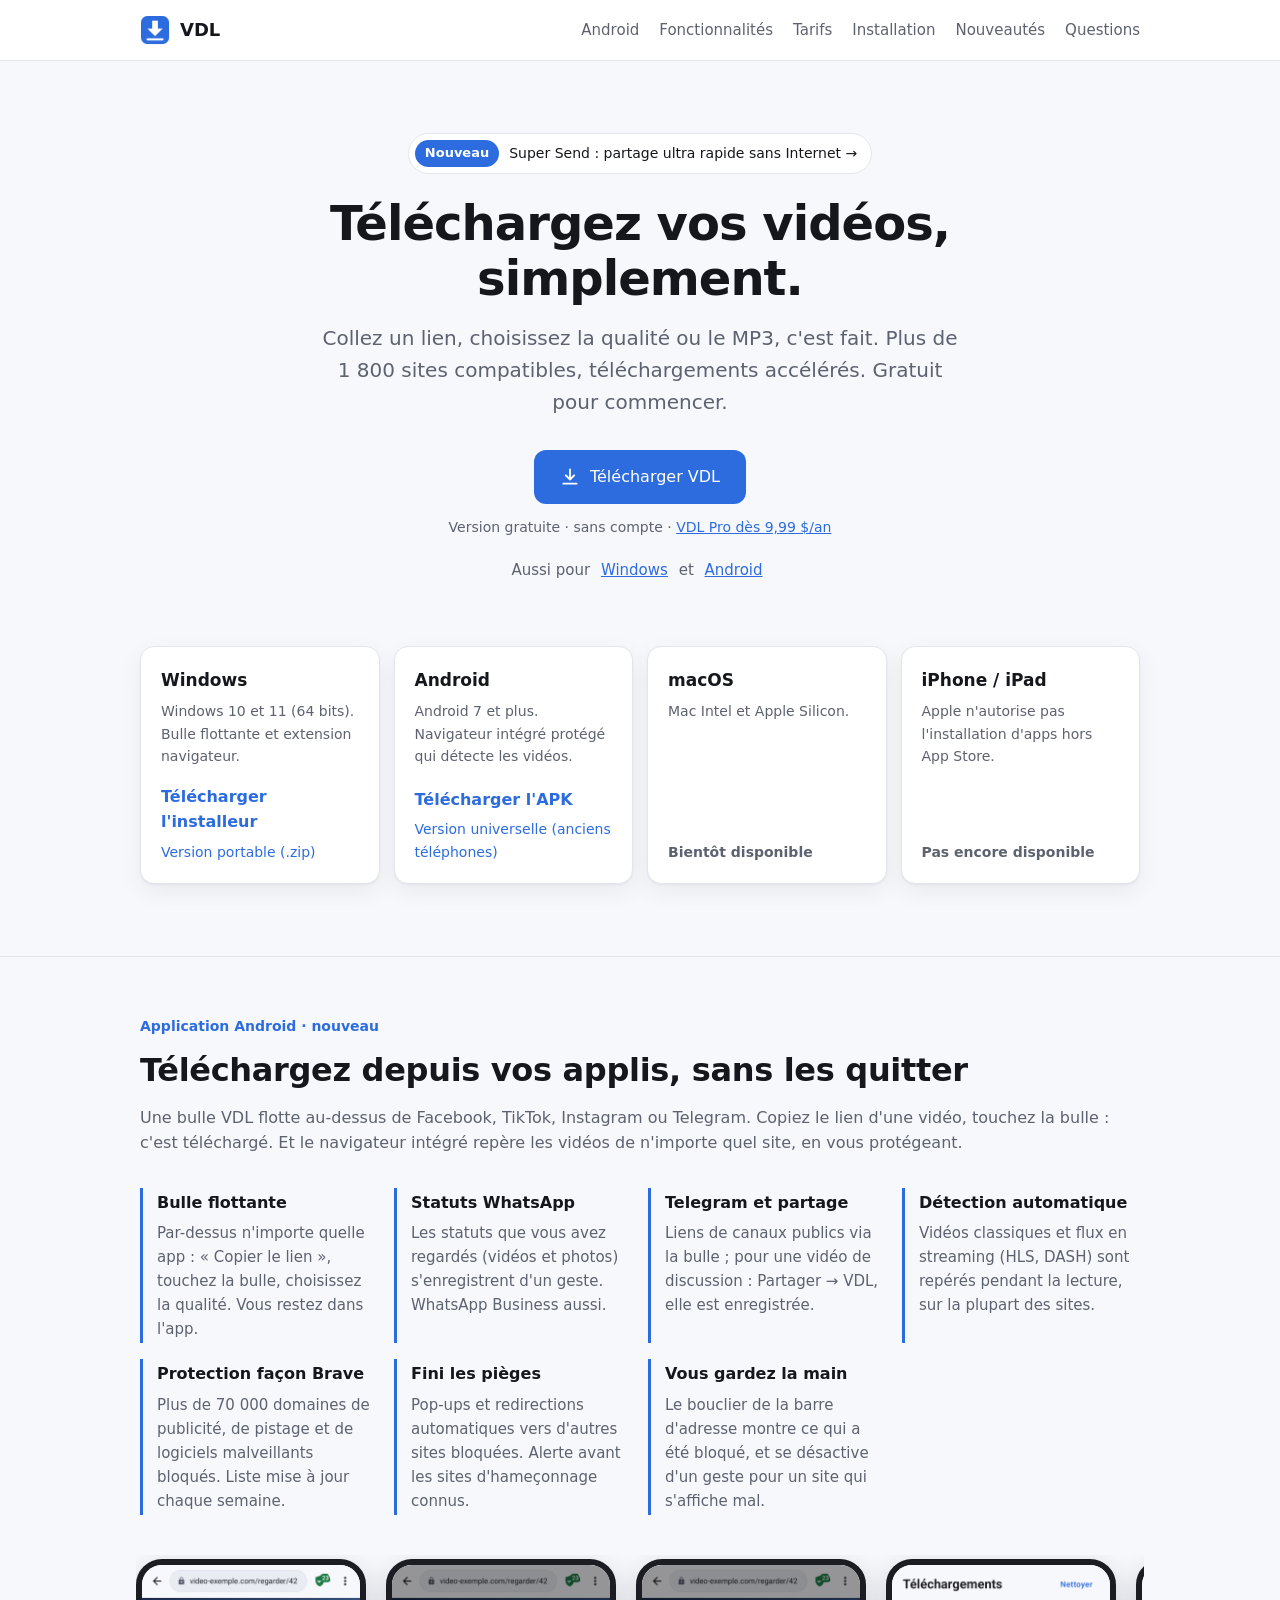
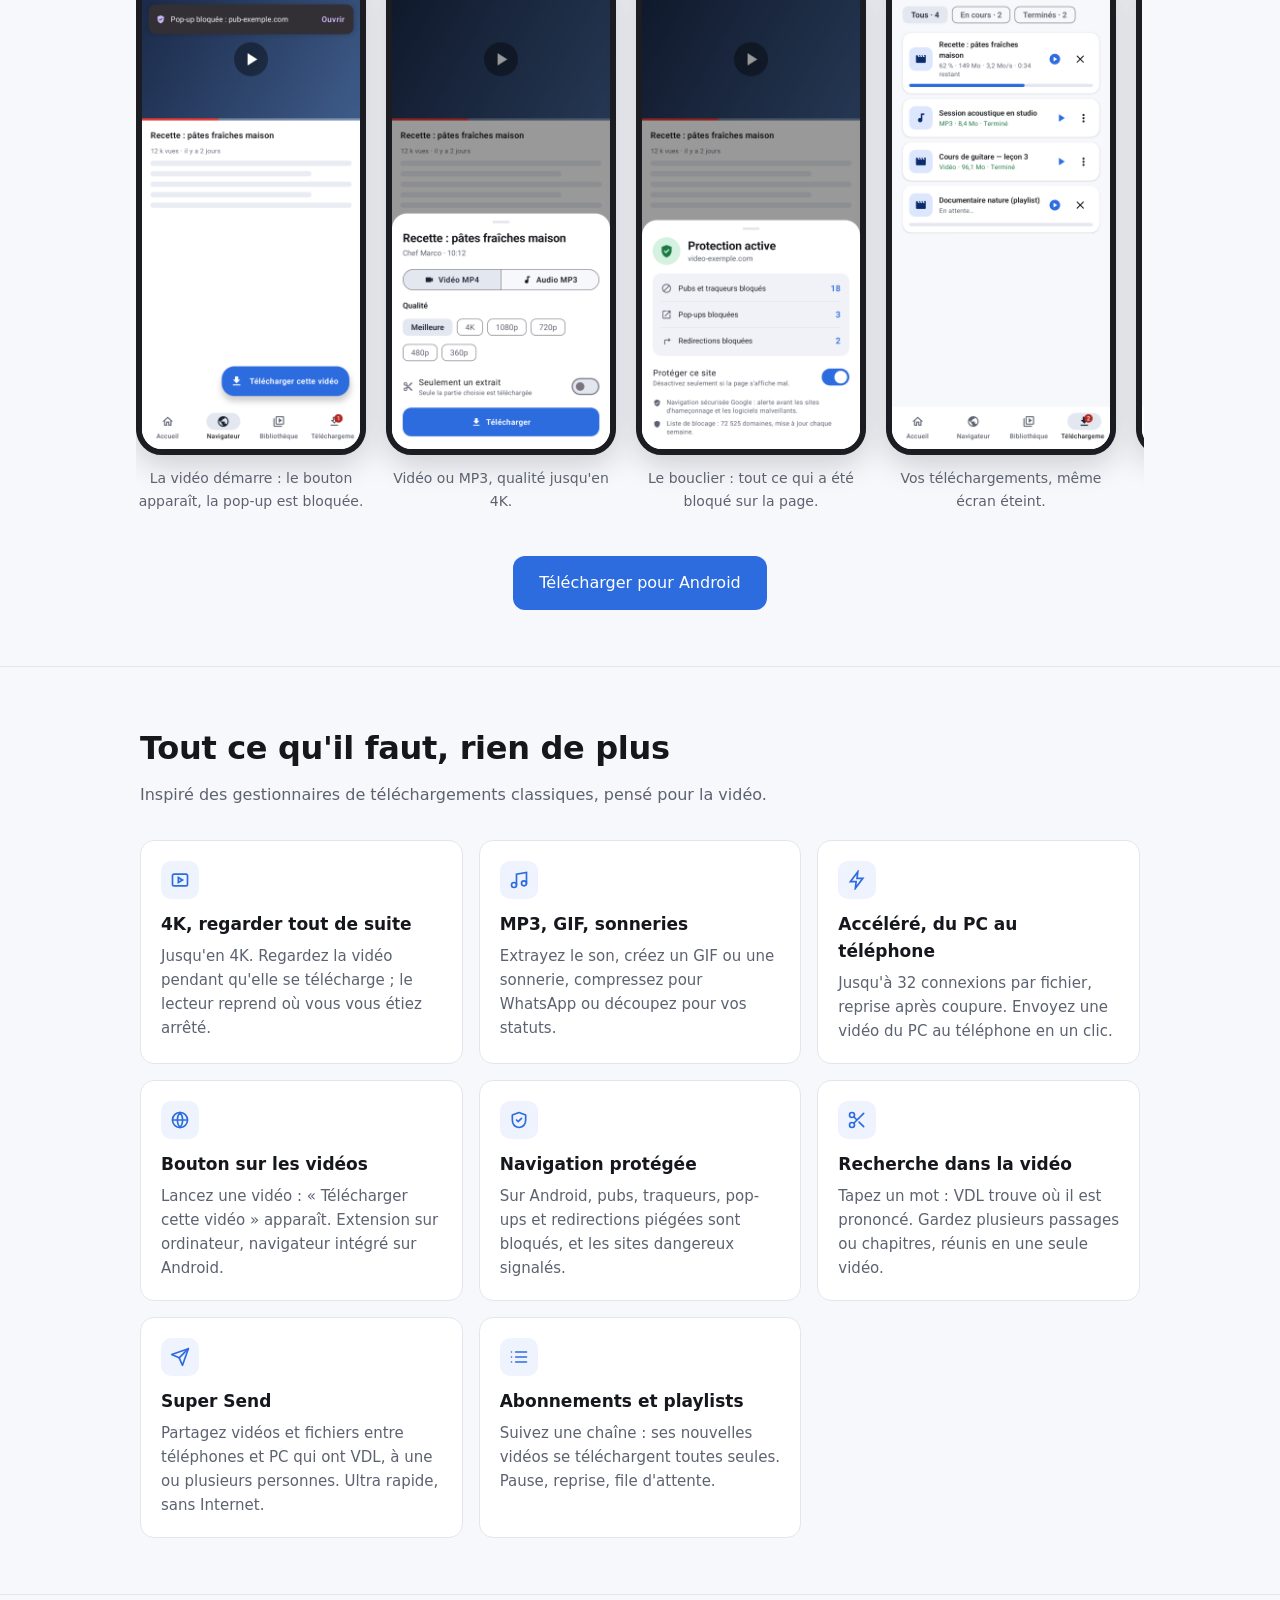
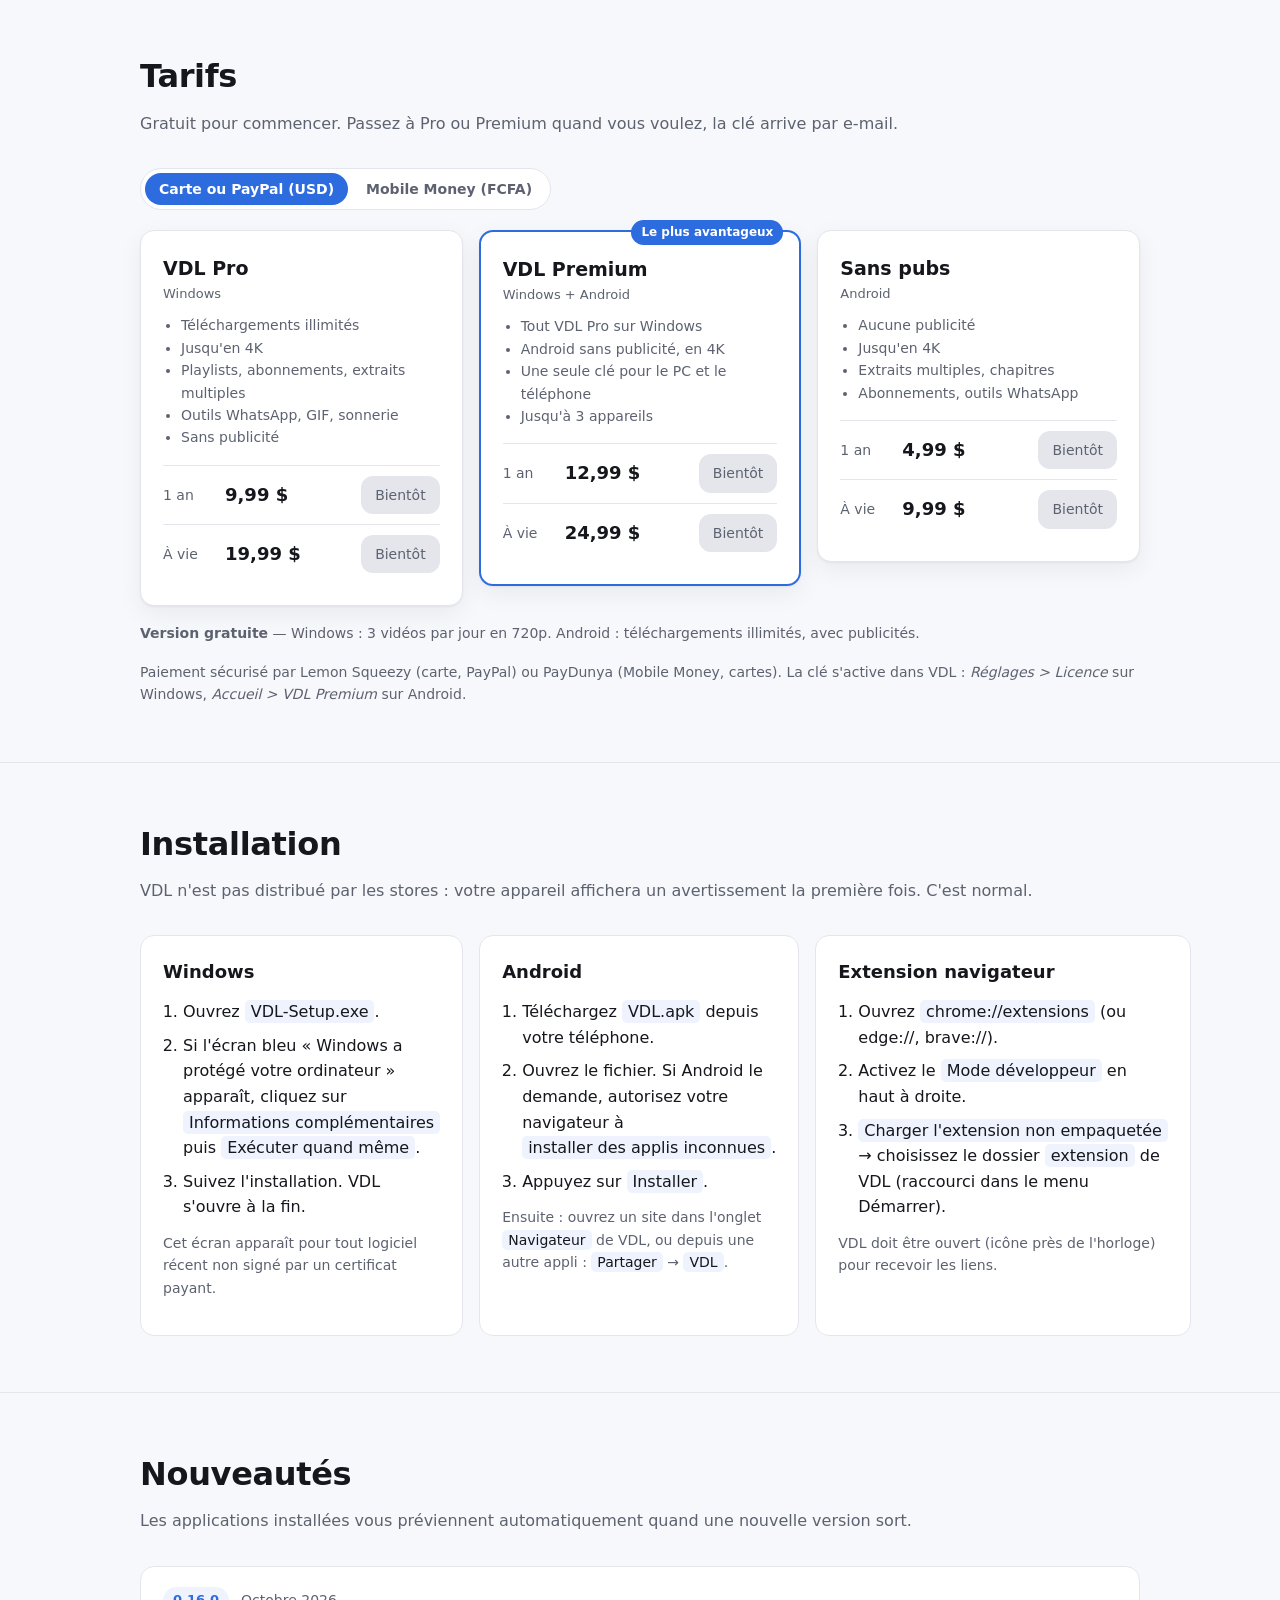
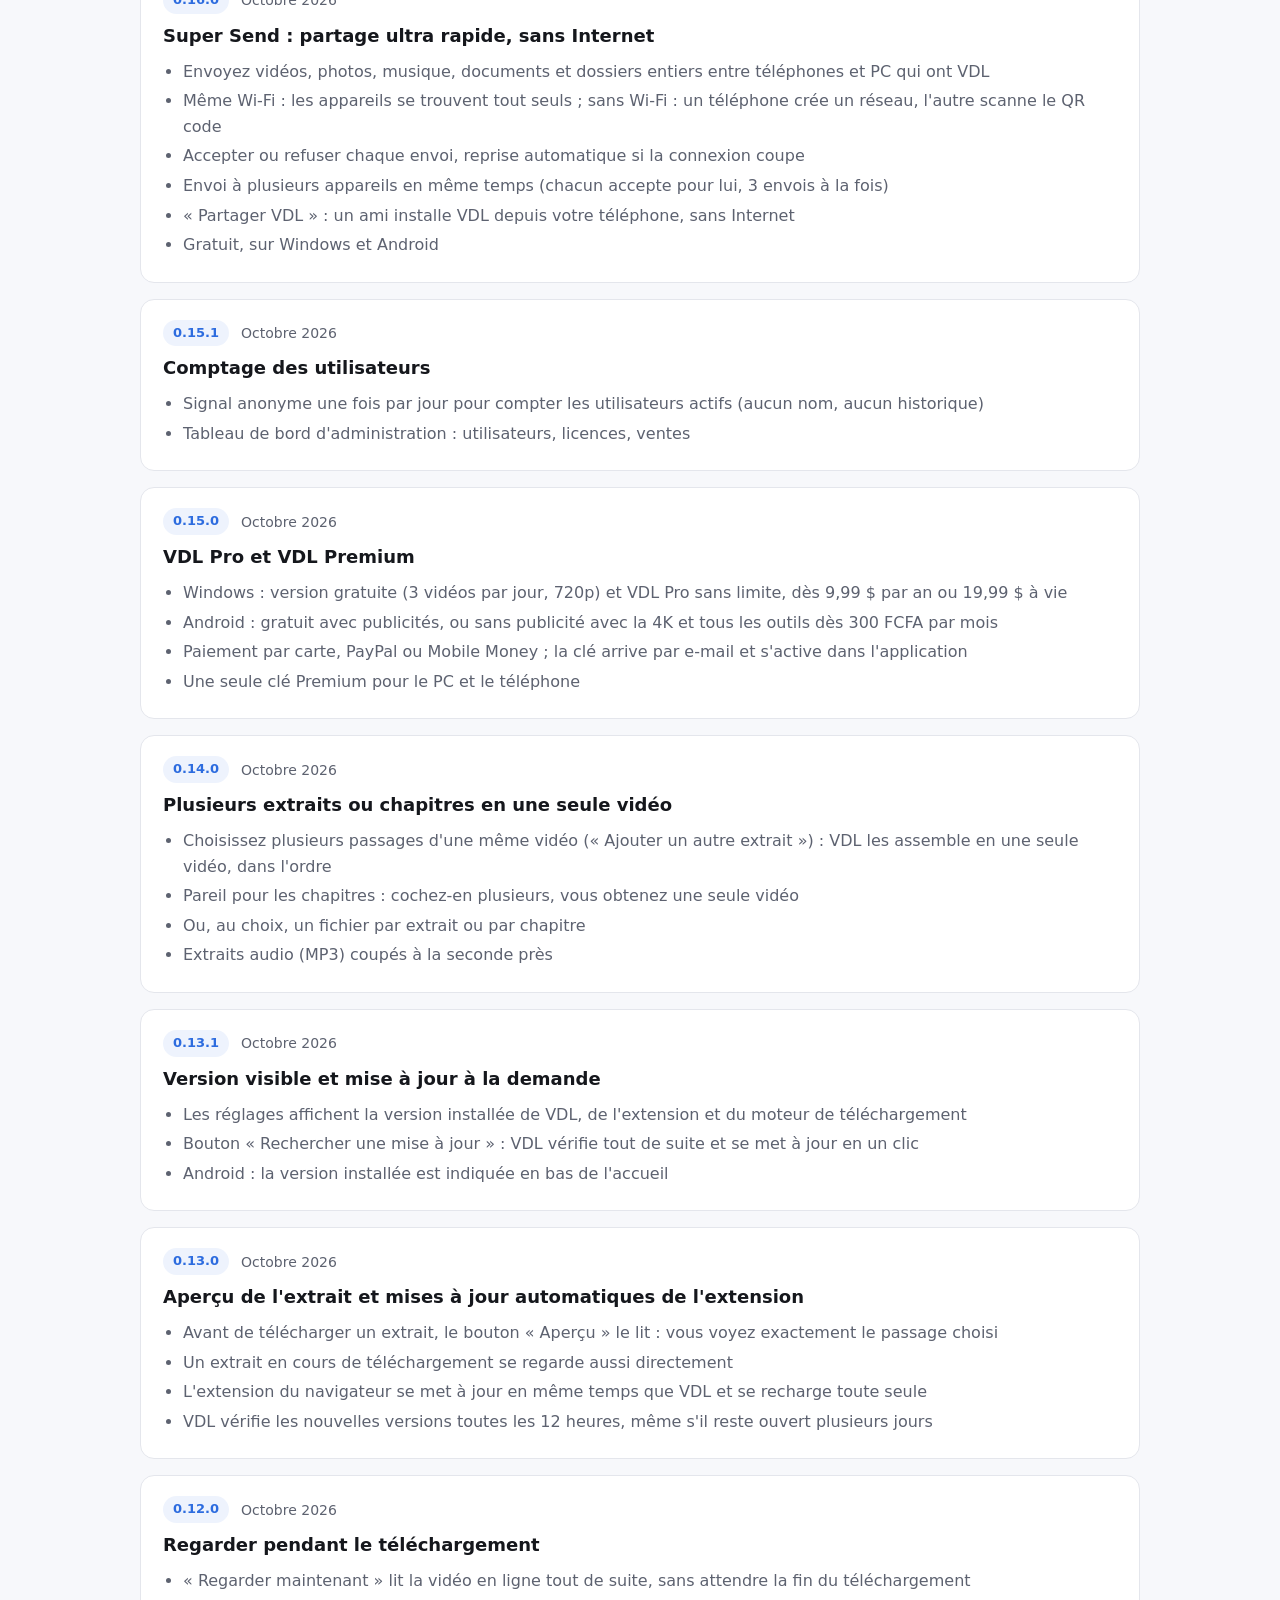
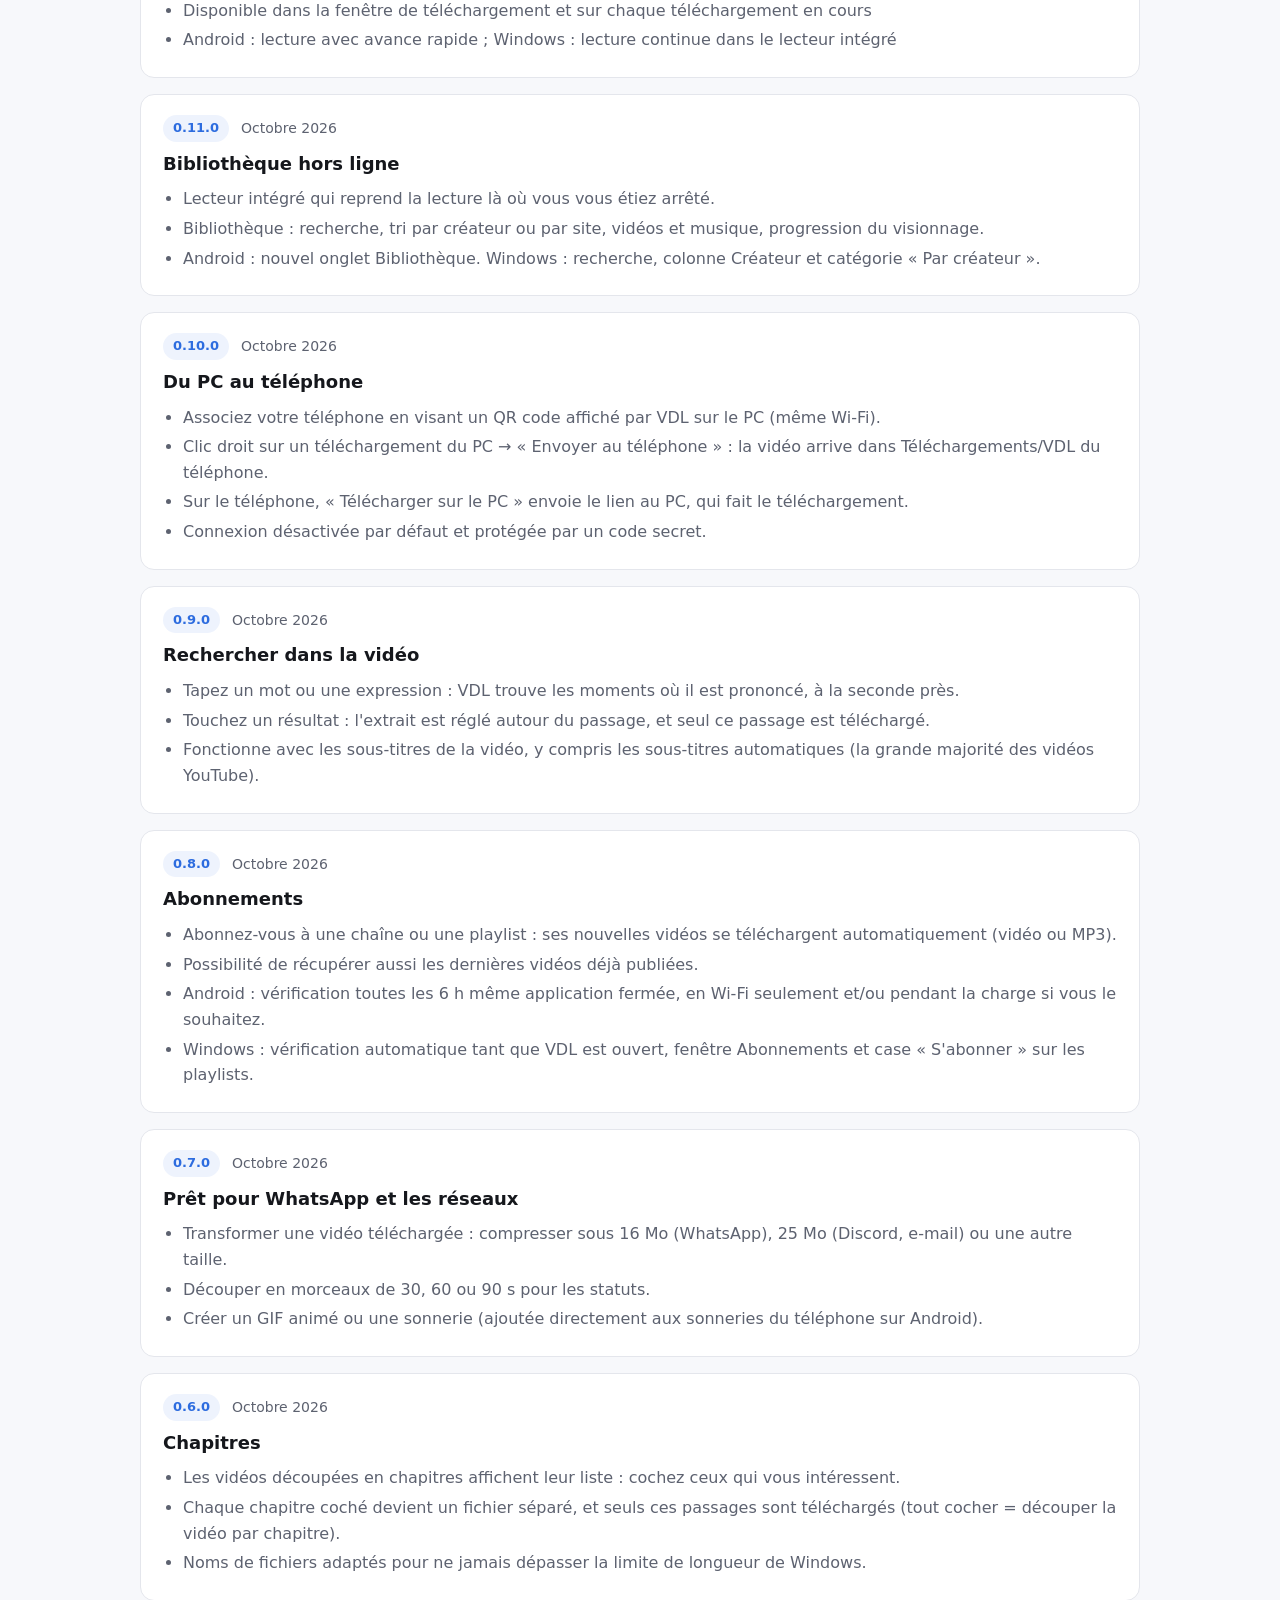
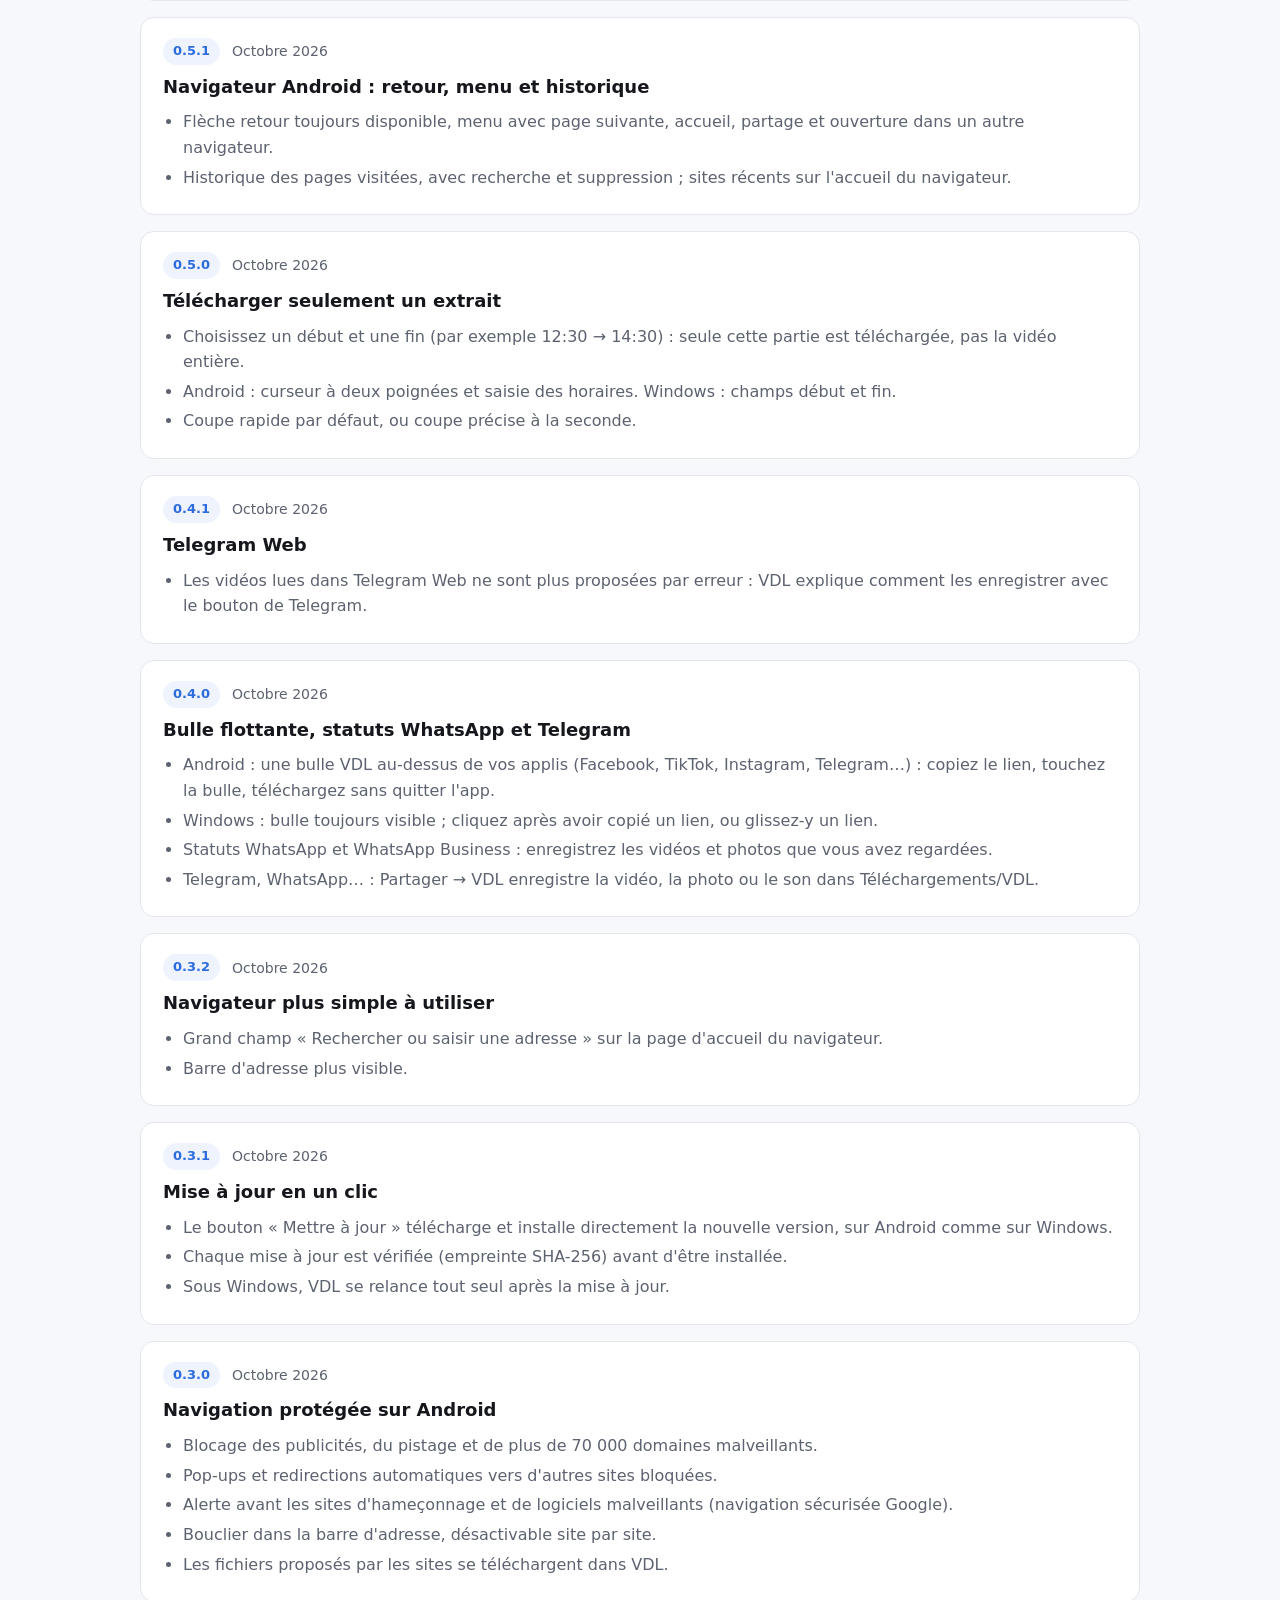
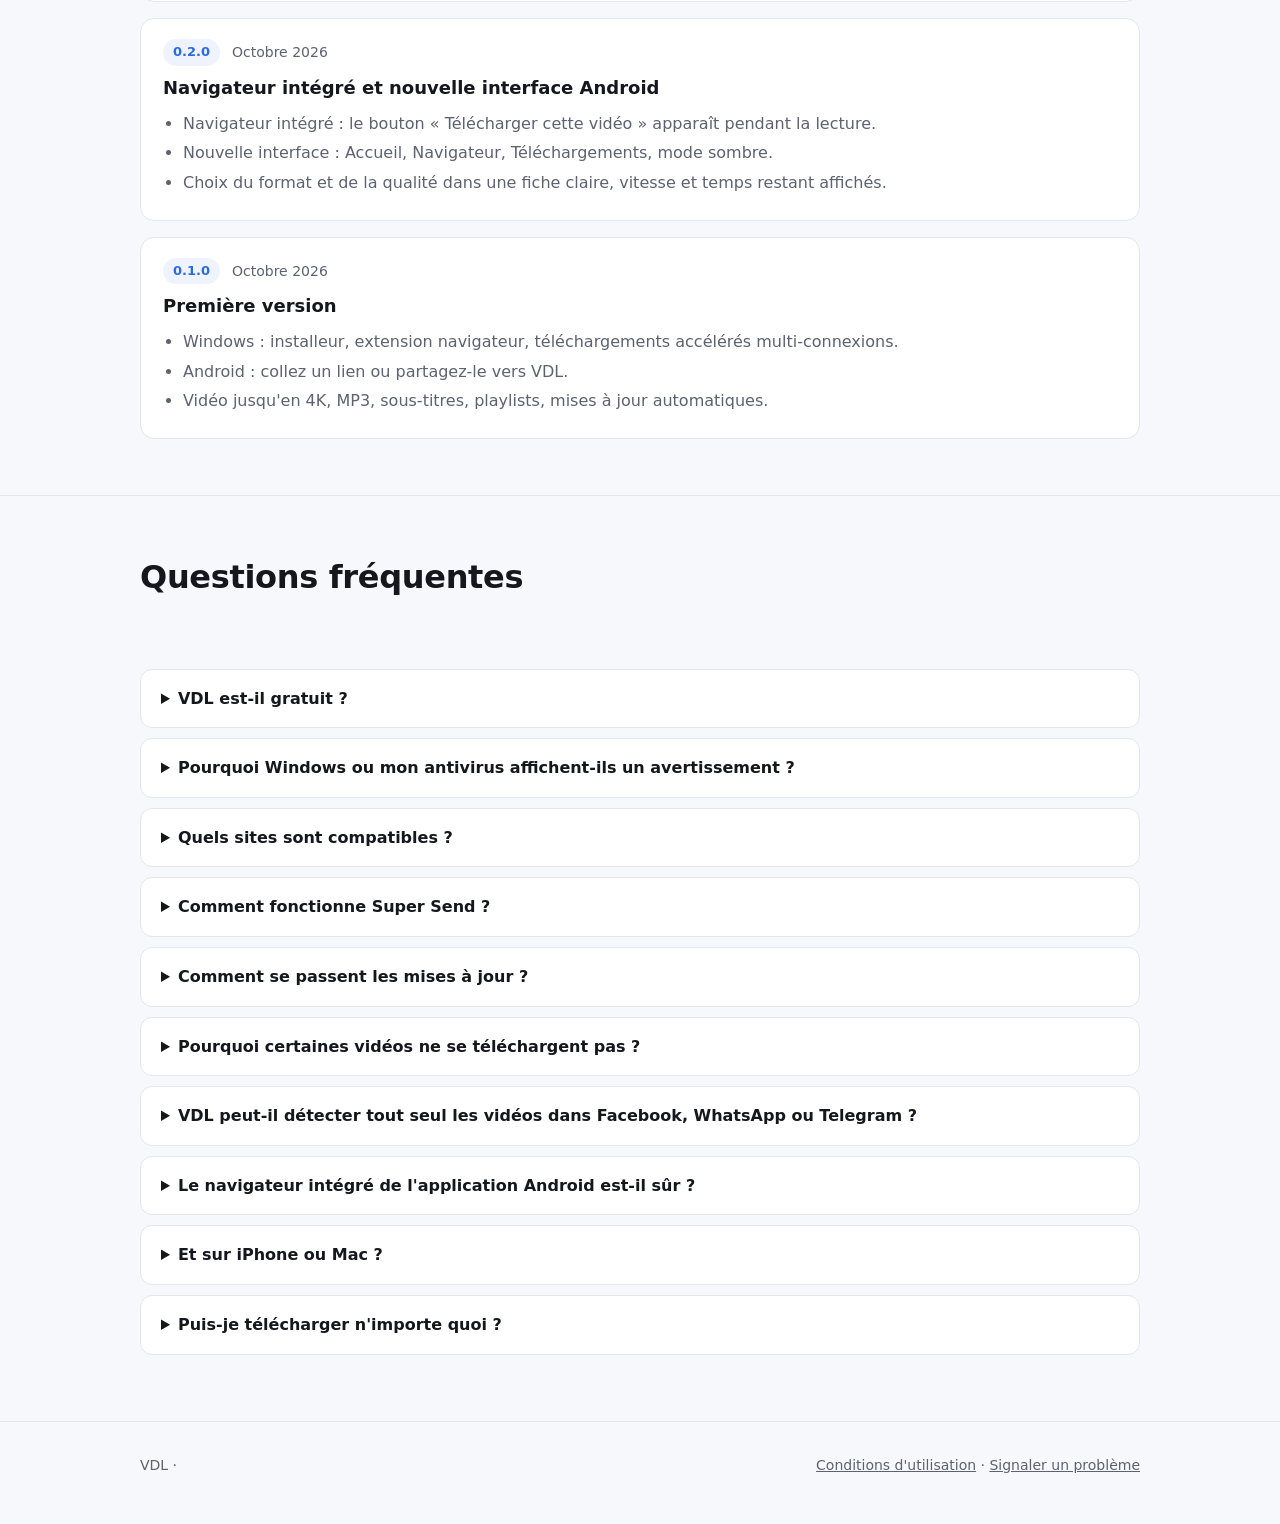
==== index.html @ c2122e07 "Site josiasapelete/vdl@b5f7071f3b7227092605905dc2d6e54211e97e05" ====
<!doctype html>
<html lang="fr">
<head>
  <meta charset="utf-8">
  <meta name="viewport" content="width=device-width, initial-scale=1">
  <title>VDL — Gestionnaire de téléchargements</title>
  <meta name="description" content="VDL télécharge vidéos, musiques et fichiers depuis plus de 1 800 sites. Gratuit, pour Windows et Android.">
  <meta property="og:title" content="VDL — Gestionnaire de téléchargements">
  <meta property="og:description" content="Vidéos, musiques et fichiers : collez un lien, choisissez la qualité, c'est téléchargé.">
  <meta property="og:image" content="https://vdl.jakdev.space/assets/icon.png">
  <meta property="og:url" content="https://vdl.jakdev.space/">
  <link rel="canonical" href="https://vdl.jakdev.space/">
  <link rel="icon" href="assets/icon.png">
  <link rel="stylesheet" href="style.css">
</head>
<body>
  <header>
    <div class="wrap">
      <a class="brand" href="#"><img src="assets/icon.png" alt="">VDL</a>
      <nav>
        <a href="#android">Android</a>
        <a href="#fonctionnalites">Fonctionnalités</a>
        <a href="#tarifs">Tarifs</a>
        <a href="#installation">Installation</a>
        <a href="#nouveautes">Nouveautés</a>
        <a href="#faq">Questions</a>
      </nav>
    </div>
  </header>

  <main>
    <div class="wrap hero">
      <a class="new-badge" href="#nouveautes"><span>Nouveau</span> Super Send : partage ultra rapide sans Internet →</a>
      <h1>Téléchargez vos vidéos,<br>simplement.</h1>
      <p class="lead">Collez un lien, choisissez la qualité ou le MP3, c'est fait.
        Plus de 1 800 sites compatibles, téléchargements accélérés. Gratuit pour commencer.</p>
      <a id="main-dl" class="btn" href="#telecharger">
        <svg viewBox="0 0 24 24" fill="none" stroke="currentColor" stroke-width="2.2" stroke-linecap="round" stroke-linejoin="round"><path d="M12 3v12m0 0-5-5m5 5 5-5M4 20h16"/></svg>
        <span id="main-label">Télécharger VDL</span>
      </a>
      <div class="meta" id="main-meta">Version gratuite · sans compte · <a href="#tarifs">VDL Pro dès 9,99 $/an</a></div>
      <div class="others" id="others"></div>
    </div>

    <div class="wrap" id="telecharger">
      <div class="platforms">
        <div class="platform" data-os="windows">
          <h3>Windows</h3>
          <p>Windows 10 et 11 (64 bits). Bulle flottante et extension navigateur.</p>
          <a class="dl" data-asset="setup" href="#">Télécharger l'installeur</a>
          <a class="dl" data-asset="portable" href="#" style="font-weight:400;font-size:14px">Version portable (.zip)</a>
        </div>
        <div class="platform" data-os="android">
          <h3>Android</h3>
          <p>Android 7 et plus. Navigateur intégré protégé qui détecte les vidéos.</p>
          <a class="dl" data-asset="apk" href="#">Télécharger l'APK</a>
          <a class="dl" data-asset="apk_universal" href="#" style="font-weight:400;font-size:14px">Version universelle (anciens téléphones)</a>
        </div>
        <div class="platform" data-os="mac">
          <h3>macOS</h3>
          <p>Mac Intel et Apple Silicon.</p>
          <span class="soon">Bientôt disponible</span>
        </div>
        <div class="platform" data-os="ios">
          <h3>iPhone / iPad</h3>
          <p>Apple n'autorise pas l'installation d'apps hors App Store.</p>
          <span class="soon">Pas encore disponible</span>
        </div>
      </div>
    </div>

    <section id="android">
      <div class="wrap">
        <span class="kicker">Application Android · nouveau</span>
        <h2>Téléchargez depuis vos applis, sans les quitter</h2>
        <p class="sub">Une bulle VDL flotte au-dessus de Facebook, TikTok, Instagram ou Telegram. Copiez le lien d'une vidéo,
          touchez la bulle : c'est téléchargé. Et le navigateur intégré repère les vidéos de n'importe quel site, en vous protégeant.</p>

        <div class="android-points">
          <div class="point">
            <h3>Bulle flottante</h3>
            <p>Par-dessus n'importe quelle app : « Copier le lien », touchez la bulle, choisissez la qualité. Vous restez dans l'app.</p>
          </div>
          <div class="point">
            <h3>Statuts WhatsApp</h3>
            <p>Les statuts que vous avez regardés (vidéos et photos) s'enregistrent d'un geste. WhatsApp Business aussi.</p>
          </div>
          <div class="point">
            <h3>Telegram et partage</h3>
            <p>Liens de canaux publics via la bulle ; pour une vidéo de discussion : Partager → VDL, elle est enregistrée.</p>
          </div>
          <div class="point">
            <h3>Détection automatique</h3>
            <p>Vidéos classiques et flux en streaming (HLS, DASH) sont repérés pendant la lecture, sur la plupart des sites.</p>
          </div>
          <div class="point">
            <h3>Protection façon Brave</h3>
            <p>Plus de 70 000 domaines de publicité, de pistage et de logiciels malveillants bloqués. Liste mise à jour chaque semaine.</p>
          </div>
          <div class="point">
            <h3>Fini les pièges</h3>
            <p>Pop-ups et redirections automatiques vers d'autres sites bloquées. Alerte avant les sites d'hameçonnage connus.</p>
          </div>
          <div class="point">
            <h3>Vous gardez la main</h3>
            <p>Le bouclier de la barre d'adresse montre ce qui a été bloqué, et se désactive d'un geste pour un site qui s'affiche mal.</p>
          </div>
        </div>

        <div class="phones">
          <figure class="phone">
            <img src="assets/screens/navigateur.png" alt="Navigateur de VDL : vidéo en cours, bouton Télécharger cette vidéo et pop-up bloquée" loading="lazy" width="450" height="1000">
            <figcaption>La vidéo démarre : le bouton apparaît, la pop-up est bloquée.</figcaption>
          </figure>
          <figure class="phone">
            <img src="assets/screens/qualite.png" alt="Choix du format MP4 ou MP3 et de la qualité jusqu'en 4K" loading="lazy" width="450" height="1000">
            <figcaption>Vidéo ou MP3, qualité jusqu'en 4K.</figcaption>
          </figure>
          <figure class="phone">
            <img src="assets/screens/protection.png" alt="Bouclier : pubs, pop-ups et redirections bloquées sur la page" loading="lazy" width="450" height="1000">
            <figcaption>Le bouclier : tout ce qui a été bloqué sur la page.</figcaption>
          </figure>
          <figure class="phone">
            <img src="assets/screens/telechargements.png" alt="Liste des téléchargements avec progression, vitesse et temps restant" loading="lazy" width="450" height="1000">
            <figcaption>Vos téléchargements, même écran éteint.</figcaption>
          </figure>
          <figure class="phone">
            <img src="assets/screens/accueil.png" alt="Accueil de VDL : coller un lien, lien copié détecté, sites populaires" loading="lazy" width="450" height="1000">
            <figcaption>Ou collez simplement un lien.</figcaption>
          </figure>
        </div>
        <p class="center"><a class="btn" data-asset="apk" href="#">Télécharger pour Android</a></p>
      </div>
    </section>

    <section id="fonctionnalites">
      <div class="wrap">
        <h2>Tout ce qu'il faut, rien de plus</h2>
        <p class="sub">Inspiré des gestionnaires de téléchargements classiques, pensé pour la vidéo.</p>
        <div class="features">
          <div class="feature">
            <div class="ico"><svg viewBox="0 0 24 24" fill="none" stroke="currentColor" stroke-width="2" stroke-linecap="round"><rect x="3" y="5" width="18" height="14" rx="2"/><path d="m10 9 5 3-5 3z"/></svg></div>
            <h3>4K, regarder tout de suite</h3>
            <p>Jusqu'en 4K. Regardez la vidéo pendant qu'elle se télécharge ; le lecteur reprend où vous vous étiez arrêté.</p>
          </div>
          <div class="feature">
            <div class="ico"><svg viewBox="0 0 24 24" fill="none" stroke="currentColor" stroke-width="2" stroke-linecap="round"><path d="M9 18V5l12-2v13"/><circle cx="6" cy="18" r="3"/><circle cx="18" cy="16" r="3"/></svg></div>
            <h3>MP3, GIF, sonneries</h3>
            <p>Extrayez le son, créez un GIF ou une sonnerie, compressez pour WhatsApp ou découpez pour vos statuts.</p>
          </div>
          <div class="feature">
            <div class="ico"><svg viewBox="0 0 24 24" fill="none" stroke="currentColor" stroke-width="2" stroke-linecap="round"><path d="M13 2 4 14h7l-1 8 9-12h-7z"/></svg></div>
            <h3>Accéléré, du PC au téléphone</h3>
            <p>Jusqu'à 32 connexions par fichier, reprise après coupure. Envoyez une vidéo du PC au téléphone en un clic.</p>
          </div>
          <div class="feature">
            <div class="ico"><svg viewBox="0 0 24 24" fill="none" stroke="currentColor" stroke-width="2" stroke-linecap="round"><circle cx="12" cy="12" r="9"/><path d="M3 12h18M12 3a14 14 0 0 1 0 18M12 3a14 14 0 0 0 0 18"/></svg></div>
            <h3>Bouton sur les vidéos</h3>
            <p>Lancez une vidéo : « Télécharger cette vidéo » apparaît. Extension sur ordinateur, navigateur intégré sur Android.</p>
          </div>
          <div class="feature">
            <div class="ico"><svg viewBox="0 0 24 24" fill="none" stroke="currentColor" stroke-width="2" stroke-linecap="round" stroke-linejoin="round"><path d="M12 3 4 6v6c0 5 3.4 8.3 8 9 4.6-.7 8-4 8-9V6z"/><path d="m9 12 2 2 4-4"/></svg></div>
            <h3>Navigation protégée</h3>
            <p>Sur Android, pubs, traqueurs, pop-ups et redirections piégées sont bloqués, et les sites dangereux signalés.</p>
          </div>
          <div class="feature">
            <div class="ico"><svg viewBox="0 0 24 24" fill="none" stroke="currentColor" stroke-width="2" stroke-linecap="round"><circle cx="6" cy="6" r="3"/><circle cx="6" cy="18" r="3"/><path d="M20 4 8.12 15.88M14.47 14.48 20 20M8.12 8.12 12 12"/></svg></div>
            <h3>Recherche dans la vidéo</h3>
            <p>Tapez un mot : VDL trouve où il est prononcé. Gardez plusieurs passages ou chapitres, réunis en une seule vidéo.</p>
          </div>
          <div class="feature">
            <div class="ico"><svg viewBox="0 0 24 24" fill="none" stroke="currentColor" stroke-width="2" stroke-linecap="round" stroke-linejoin="round"><path d="m22 2-7 20-4-9-9-4z"/><path d="M22 2 11 13"/></svg></div>
            <h3>Super Send</h3>
            <p>Partagez vidéos et fichiers entre téléphones et PC qui ont VDL, à une ou plusieurs personnes. Ultra rapide, sans Internet.</p>
          </div>
          <div class="feature">
            <div class="ico"><svg viewBox="0 0 24 24" fill="none" stroke="currentColor" stroke-width="2" stroke-linecap="round"><path d="M8 6h13M8 12h13M8 18h13M3 6h.01M3 12h.01M3 18h.01"/></svg></div>
            <h3>Abonnements et playlists</h3>
            <p>Suivez une chaîne : ses nouvelles vidéos se téléchargent toutes seules. Pause, reprise, file d'attente.</p>
          </div>
        </div>
      </div>
    </section>

    <section id="tarifs">
      <div class="wrap">
        <h2>Tarifs</h2>
        <p class="sub">Gratuit pour commencer. Passez à Pro ou Premium quand vous voulez, la clé arrive par e-mail.</p>
        <div class="pay-toggle" role="tablist">
          <button class="on" data-pay="card" role="tab">Carte ou PayPal (USD)</button>
          <button data-pay="mm" role="tab">Mobile Money (FCFA)</button>
        </div>
        <div class="plans">
          <div class="plan">
            <h3>VDL Pro <small>Windows</small></h3>
            <ul><li>Téléchargements illimités</li><li>Jusqu'en 4K</li><li>Playlists, abonnements, extraits multiples</li><li>Outils WhatsApp, GIF, sonnerie</li><li>Sans publicité</li></ul>
            <div class="price-row" data-plan="windows_1y" data-usd="9,99 $" data-xof="3 500 FCFA">
              <span class="dur">1 an</span><span class="amount"></span>
              <a class="btn small buy" href="#">Acheter</a>
            </div>
            <div class="price-row" data-plan="windows_life" data-usd="19,99 $" data-xof="7 500 FCFA">
              <span class="dur">À vie</span><span class="amount"></span>
              <a class="btn small buy" href="#">Acheter</a>
            </div>
          </div>
          <div class="plan featured">
            <span class="tag-best">Le plus avantageux</span>
            <h3>VDL Premium <small>Windows + Android</small></h3>
            <ul><li>Tout VDL Pro sur Windows</li><li>Android sans publicité, en 4K</li><li>Une seule clé pour le PC et le téléphone</li><li>Jusqu'à 3 appareils</li></ul>
            <div class="price-row" data-plan="premium_1y" data-usd="12,99 $" data-xof="5 000 FCFA">
              <span class="dur">1 an</span><span class="amount"></span>
              <a class="btn small buy" href="#">Acheter</a>
            </div>
            <div class="price-row" data-plan="premium_life" data-usd="24,99 $" data-xof="10 000 FCFA">
              <span class="dur">À vie</span><span class="amount"></span>
              <a class="btn small buy" href="#">Acheter</a>
            </div>
          </div>
          <div class="plan">
            <h3>Sans pubs <small>Android</small></h3>
            <ul><li>Aucune publicité</li><li>Jusqu'en 4K</li><li>Extraits multiples, chapitres</li><li>Abonnements, outils WhatsApp</li></ul>
            <div class="price-row mm-only" data-plan="android_1m" data-xof="300 FCFA">
              <span class="dur">1 mois</span><span class="amount"></span>
              <a class="btn small buy" href="#">Acheter</a>
            </div>
            <div class="price-row" data-plan="android_1y" data-usd="4,99 $" data-xof="2 000 FCFA">
              <span class="dur">1 an</span><span class="amount"></span>
              <a class="btn small buy" href="#">Acheter</a>
            </div>
            <div class="price-row" data-plan="android_life" data-usd="9,99 $" data-xof="4 000 FCFA">
              <span class="dur">À vie</span><span class="amount"></span>
              <a class="btn small buy" href="#">Acheter</a>
            </div>
          </div>
        </div>
        <p class="free-note"><b>Version gratuite</b> — Windows : 3 vidéos par jour en 720p. Android : téléchargements illimités, avec publicités.</p>
        <p class="free-note">Paiement sécurisé par Lemon Squeezy (carte, PayPal) ou PayDunya (Mobile Money, cartes). La clé s'active dans VDL : <i>Réglages &gt; Licence</i> sur Windows, <i>Accueil &gt; VDL Premium</i> sur Android.</p>
      </div>
    </section>

    <section id="installation">
      <div class="wrap">
        <h2>Installation</h2>
        <p class="sub">VDL n'est pas distribué par les stores : votre appareil affichera un avertissement la première fois. C'est normal.</p>
        <div class="guides">
          <div class="guide">
            <h3>Windows</h3>
            <ol>
              <li>Ouvrez <span class="ui">VDL-Setup.exe</span>.</li>
              <li>Si l'écran bleu « Windows a protégé votre ordinateur » apparaît, cliquez sur <span class="ui">Informations complémentaires</span> puis <span class="ui">Exécuter quand même</span>.</li>
              <li>Suivez l'installation. VDL s'ouvre à la fin.</li>
            </ol>
            <p class="note">Cet écran apparaît pour tout logiciel récent non signé par un certificat payant.</p>
          </div>
          <div class="guide">
            <h3>Android</h3>
            <ol>
              <li>Téléchargez <span class="ui">VDL.apk</span> depuis votre téléphone.</li>
              <li>Ouvrez le fichier. Si Android le demande, autorisez votre navigateur à <span class="ui">installer des applis inconnues</span>.</li>
              <li>Appuyez sur <span class="ui">Installer</span>.</li>
            </ol>
            <p class="note">Ensuite : ouvrez un site dans l'onglet <span class="ui">Navigateur</span> de VDL, ou depuis une autre appli : <span class="ui">Partager</span> → <span class="ui">VDL</span>.</p>
          </div>
          <div class="guide">
            <h3>Extension navigateur</h3>
            <ol>
              <li>Ouvrez <span class="ui">chrome://extensions</span> (ou edge://, brave://).</li>
              <li>Activez le <span class="ui">Mode développeur</span> en haut à droite.</li>
              <li><span class="ui">Charger l'extension non empaquetée</span> → choisissez le dossier <span class="ui">extension</span> de VDL (raccourci dans le menu Démarrer).</li>
            </ol>
            <p class="note">VDL doit être ouvert (icône près de l'horloge) pour recevoir les liens.</p>
          </div>
        </div>
      </div>
    </section>

    <section id="nouveautes">
      <div class="wrap">
        <h2>Nouveautés</h2>
        <p class="sub">Les applications installées vous préviennent automatiquement quand une nouvelle version sort.</p>
        <div class="changelog">
          <article class="release">
            <div class="release-head"><span class="tag">0.16.0</span><span class="date">Octobre 2026</span></div>
            <h3>Super Send : partage ultra rapide, sans Internet</h3>
            <ul>
              <li>Envoyez vidéos, photos, musique, documents et dossiers entiers entre téléphones et PC qui ont VDL</li>
              <li>Même Wi-Fi : les appareils se trouvent tout seuls ; sans Wi-Fi : un téléphone crée un réseau, l&#x27;autre scanne le QR code</li>
              <li>Accepter ou refuser chaque envoi, reprise automatique si la connexion coupe</li>
              <li>Envoi à plusieurs appareils en même temps (chacun accepte pour lui, 3 envois à la fois)</li>
              <li>« Partager VDL » : un ami installe VDL depuis votre téléphone, sans Internet</li>
              <li>Gratuit, sur Windows et Android</li>
            </ul>
          </article>
          <article class="release">
            <div class="release-head"><span class="tag">0.15.1</span><span class="date">Octobre 2026</span></div>
            <h3>Comptage des utilisateurs</h3>
            <ul>
              <li>Signal anonyme une fois par jour pour compter les utilisateurs actifs (aucun nom, aucun historique)</li>
              <li>Tableau de bord d&#x27;administration : utilisateurs, licences, ventes</li>
            </ul>
          </article>
          <article class="release">
            <div class="release-head"><span class="tag">0.15.0</span><span class="date">Octobre 2026</span></div>
            <h3>VDL Pro et VDL Premium</h3>
            <ul>
              <li>Windows : version gratuite (3 vidéos par jour, 720p) et VDL Pro sans limite, dès 9,99 $ par an ou 19,99 $ à vie</li>
              <li>Android : gratuit avec publicités, ou sans publicité avec la 4K et tous les outils dès 300 FCFA par mois</li>
              <li>Paiement par carte, PayPal ou Mobile Money ; la clé arrive par e-mail et s&#x27;active dans l&#x27;application</li>
              <li>Une seule clé Premium pour le PC et le téléphone</li>
            </ul>
          </article>
          <article class="release">
            <div class="release-head"><span class="tag">0.14.0</span><span class="date">Octobre 2026</span></div>
            <h3>Plusieurs extraits ou chapitres en une seule vidéo</h3>
            <ul>
              <li>Choisissez plusieurs passages d&#x27;une même vidéo (« Ajouter un autre extrait ») : VDL les assemble en une seule vidéo, dans l&#x27;ordre</li>
              <li>Pareil pour les chapitres : cochez-en plusieurs, vous obtenez une seule vidéo</li>
              <li>Ou, au choix, un fichier par extrait ou par chapitre</li>
              <li>Extraits audio (MP3) coupés à la seconde près</li>
            </ul>
          </article>
          <article class="release">
            <div class="release-head"><span class="tag">0.13.1</span><span class="date">Octobre 2026</span></div>
            <h3>Version visible et mise à jour à la demande</h3>
            <ul>
              <li>Les réglages affichent la version installée de VDL, de l&#x27;extension et du moteur de téléchargement</li>
              <li>Bouton « Rechercher une mise à jour » : VDL vérifie tout de suite et se met à jour en un clic</li>
              <li>Android : la version installée est indiquée en bas de l&#x27;accueil</li>
            </ul>
          </article>
          <article class="release">
            <div class="release-head"><span class="tag">0.13.0</span><span class="date">Octobre 2026</span></div>
            <h3>Aperçu de l&#x27;extrait et mises à jour automatiques de l&#x27;extension</h3>
            <ul>
              <li>Avant de télécharger un extrait, le bouton « Aperçu » le lit : vous voyez exactement le passage choisi</li>
              <li>Un extrait en cours de téléchargement se regarde aussi directement</li>
              <li>L&#x27;extension du navigateur se met à jour en même temps que VDL et se recharge toute seule</li>
              <li>VDL vérifie les nouvelles versions toutes les 12 heures, même s&#x27;il reste ouvert plusieurs jours</li>
            </ul>
          </article>
          <article class="release">
            <div class="release-head"><span class="tag">0.12.0</span><span class="date">Octobre 2026</span></div>
            <h3>Regarder pendant le téléchargement</h3>
            <ul>
              <li>« Regarder maintenant » lit la vidéo en ligne tout de suite, sans attendre la fin du téléchargement</li>
              <li>Disponible dans la fenêtre de téléchargement et sur chaque téléchargement en cours</li>
              <li>Android : lecture avec avance rapide ; Windows : lecture continue dans le lecteur intégré</li>
            </ul>
          </article>
          <article class="release">
            <div class="release-head"><span class="tag">0.11.0</span><span class="date">Octobre 2026</span></div>
            <h3>Bibliothèque hors ligne</h3>
            <ul>
              <li>Lecteur intégré qui reprend la lecture là où vous vous étiez arrêté.</li>
              <li>Bibliothèque : recherche, tri par créateur ou par site, vidéos et musique, progression du visionnage.</li>
              <li>Android : nouvel onglet Bibliothèque. Windows : recherche, colonne Créateur et catégorie « Par créateur ».</li>
            </ul>
          </article>
          <article class="release">
            <div class="release-head"><span class="tag">0.10.0</span><span class="date">Octobre 2026</span></div>
            <h3>Du PC au téléphone</h3>
            <ul>
              <li>Associez votre téléphone en visant un QR code affiché par VDL sur le PC (même Wi-Fi).</li>
              <li>Clic droit sur un téléchargement du PC → « Envoyer au téléphone » : la vidéo arrive dans Téléchargements/VDL du téléphone.</li>
              <li>Sur le téléphone, « Télécharger sur le PC » envoie le lien au PC, qui fait le téléchargement.</li>
              <li>Connexion désactivée par défaut et protégée par un code secret.</li>
            </ul>
          </article>
          <article class="release">
            <div class="release-head"><span class="tag">0.9.0</span><span class="date">Octobre 2026</span></div>
            <h3>Rechercher dans la vidéo</h3>
            <ul>
              <li>Tapez un mot ou une expression : VDL trouve les moments où il est prononcé, à la seconde près.</li>
              <li>Touchez un résultat : l&#x27;extrait est réglé autour du passage, et seul ce passage est téléchargé.</li>
              <li>Fonctionne avec les sous-titres de la vidéo, y compris les sous-titres automatiques (la grande majorité des vidéos YouTube).</li>
            </ul>
          </article>
          <article class="release">
            <div class="release-head"><span class="tag">0.8.0</span><span class="date">Octobre 2026</span></div>
            <h3>Abonnements</h3>
            <ul>
              <li>Abonnez-vous à une chaîne ou une playlist : ses nouvelles vidéos se téléchargent automatiquement (vidéo ou MP3).</li>
              <li>Possibilité de récupérer aussi les dernières vidéos déjà publiées.</li>
              <li>Android : vérification toutes les 6 h même application fermée, en Wi-Fi seulement et/ou pendant la charge si vous le souhaitez.</li>
              <li>Windows : vérification automatique tant que VDL est ouvert, fenêtre Abonnements et case « S&#x27;abonner » sur les playlists.</li>
            </ul>
          </article>
          <article class="release">
            <div class="release-head"><span class="tag">0.7.0</span><span class="date">Octobre 2026</span></div>
            <h3>Prêt pour WhatsApp et les réseaux</h3>
            <ul>
              <li>Transformer une vidéo téléchargée : compresser sous 16 Mo (WhatsApp), 25 Mo (Discord, e-mail) ou une autre taille.</li>
              <li>Découper en morceaux de 30, 60 ou 90 s pour les statuts.</li>
              <li>Créer un GIF animé ou une sonnerie (ajoutée directement aux sonneries du téléphone sur Android).</li>
            </ul>
          </article>
          <article class="release">
            <div class="release-head"><span class="tag">0.6.0</span><span class="date">Octobre 2026</span></div>
            <h3>Chapitres</h3>
            <ul>
              <li>Les vidéos découpées en chapitres affichent leur liste : cochez ceux qui vous intéressent.</li>
              <li>Chaque chapitre coché devient un fichier séparé, et seuls ces passages sont téléchargés (tout cocher = découper la vidéo par chapitre).</li>
              <li>Noms de fichiers adaptés pour ne jamais dépasser la limite de longueur de Windows.</li>
            </ul>
          </article>
          <article class="release">
            <div class="release-head"><span class="tag">0.5.1</span><span class="date">Octobre 2026</span></div>
            <h3>Navigateur Android : retour, menu et historique</h3>
            <ul>
              <li>Flèche retour toujours disponible, menu avec page suivante, accueil, partage et ouverture dans un autre navigateur.</li>
              <li>Historique des pages visitées, avec recherche et suppression ; sites récents sur l'accueil du navigateur.</li>
            </ul>
          </article>
          <article class="release">
            <div class="release-head"><span class="tag">0.5.0</span><span class="date">Octobre 2026</span></div>
            <h3>Télécharger seulement un extrait</h3>
            <ul>
              <li>Choisissez un début et une fin (par exemple 12:30 → 14:30) : seule cette partie est téléchargée, pas la vidéo entière.</li>
              <li>Android : curseur à deux poignées et saisie des horaires. Windows : champs début et fin.</li>
              <li>Coupe rapide par défaut, ou coupe précise à la seconde.</li>
            </ul>
          </article>
          <article class="release">
            <div class="release-head"><span class="tag">0.4.1</span><span class="date">Octobre 2026</span></div>
            <h3>Telegram Web</h3>
            <ul>
              <li>Les vidéos lues dans Telegram Web ne sont plus proposées par erreur : VDL explique comment les enregistrer avec le bouton de Telegram.</li>
            </ul>
          </article>
          <article class="release">
            <div class="release-head"><span class="tag">0.4.0</span><span class="date">Octobre 2026</span></div>
            <h3>Bulle flottante, statuts WhatsApp et Telegram</h3>
            <ul>
              <li>Android : une bulle VDL au-dessus de vos applis (Facebook, TikTok, Instagram, Telegram…) : copiez le lien, touchez la bulle, téléchargez sans quitter l'app.</li>
              <li>Windows : bulle toujours visible ; cliquez après avoir copié un lien, ou glissez-y un lien.</li>
              <li>Statuts WhatsApp et WhatsApp Business : enregistrez les vidéos et photos que vous avez regardées.</li>
              <li>Telegram, WhatsApp… : Partager → VDL enregistre la vidéo, la photo ou le son dans Téléchargements/VDL.</li>
            </ul>
          </article>
          <article class="release">
            <div class="release-head"><span class="tag">0.3.2</span><span class="date">Octobre 2026</span></div>
            <h3>Navigateur plus simple à utiliser</h3>
            <ul>
              <li>Grand champ « Rechercher ou saisir une adresse » sur la page d'accueil du navigateur.</li>
              <li>Barre d'adresse plus visible.</li>
            </ul>
          </article>
          <article class="release">
            <div class="release-head"><span class="tag">0.3.1</span><span class="date">Octobre 2026</span></div>
            <h3>Mise à jour en un clic</h3>
            <ul>
              <li>Le bouton « Mettre à jour » télécharge et installe directement la nouvelle version, sur Android comme sur Windows.</li>
              <li>Chaque mise à jour est vérifiée (empreinte SHA-256) avant d'être installée.</li>
              <li>Sous Windows, VDL se relance tout seul après la mise à jour.</li>
            </ul>
          </article>
          <article class="release">
            <div class="release-head"><span class="tag">0.3.0</span><span class="date">Octobre 2026</span></div>
            <h3>Navigation protégée sur Android</h3>
            <ul>
              <li>Blocage des publicités, du pistage et de plus de 70 000 domaines malveillants.</li>
              <li>Pop-ups et redirections automatiques vers d'autres sites bloquées.</li>
              <li>Alerte avant les sites d'hameçonnage et de logiciels malveillants (navigation sécurisée Google).</li>
              <li>Bouclier dans la barre d'adresse, désactivable site par site.</li>
              <li>Les fichiers proposés par les sites se téléchargent dans VDL.</li>
            </ul>
          </article>
          <article class="release">
            <div class="release-head"><span class="tag">0.2.0</span><span class="date">Octobre 2026</span></div>
            <h3>Navigateur intégré et nouvelle interface Android</h3>
            <ul>
              <li>Navigateur intégré : le bouton « Télécharger cette vidéo » apparaît pendant la lecture.</li>
              <li>Nouvelle interface : Accueil, Navigateur, Téléchargements, mode sombre.</li>
              <li>Choix du format et de la qualité dans une fiche claire, vitesse et temps restant affichés.</li>
            </ul>
          </article>
          <article class="release">
            <div class="release-head"><span class="tag">0.1.0</span><span class="date">Octobre 2026</span></div>
            <h3>Première version</h3>
            <ul>
              <li>Windows : installeur, extension navigateur, téléchargements accélérés multi-connexions.</li>
              <li>Android : collez un lien ou partagez-le vers VDL.</li>
              <li>Vidéo jusqu'en 4K, MP3, sous-titres, playlists, mises à jour automatiques.</li>
            </ul>
          </article>
        </div>
      </div>
    </section>

    <section id="faq">
      <div class="wrap">
        <h2>Questions fréquentes</h2>
        <p class="sub">&nbsp;</p>
        <details>
          <summary>VDL est-il gratuit ?</summary>
          <p>VDL est gratuit pour commencer, sans compte. Sur Windows, la version gratuite permet 3 vidéos par jour en 720p ; VDL Pro (9,99 $ par an ou 19,99 $ à vie) lève toutes les limites. Sur Android, les téléchargements sont illimités avec des publicités ; l'offre « Sans pubs » les retire et débloque la 4K et les outils avancés. <a href="#tarifs">Voir les tarifs</a>.</p>
        </details>
        <details>
          <summary>Pourquoi Windows ou mon antivirus affichent-ils un avertissement ?</summary>
          <p>Les logiciels récents distribués hors des stores et sans certificat payant déclenchent cet avertissement, quel que soit leur contenu. VDL est construit automatiquement à partir de son code source public.</p>
        </details>
        <details>
          <summary>Quels sites sont compatibles ?</summary>
          <p>Plus de 1 800 sites de vidéo et de musique, ainsi que les liens directs vers des fichiers. L'extension (ordinateur) et le navigateur intégré (Android) détectent aussi les vidéos lues sur la plupart des autres sites.</p>
        </details>
        <details>
          <summary>Comment fonctionne Super Send ?</summary>
          <p>Super Send envoie vos fichiers directement d'un appareil à l'autre, sans passer par Internet : aucune donnée mobile utilisée. Sur le même Wi-Fi, ouvrez Super Send sur les deux appareils, ils se trouvent tout seuls. Sans Wi-Fi, un téléphone touche « Créer un réseau » et l'autre scanne le QR code. Le PC peut aussi rejoindre le réseau d'un téléphone. Pour un ami qui n'a pas VDL, « Partager VDL » lui permet de l'installer depuis votre téléphone. Super Send est gratuit.</p>
        </details>
        <details>
          <summary>Comment se passent les mises à jour ?</summary>
          <p>Sous Windows, VDL vérifie au lancement, puis toutes les 12 heures, si une nouvelle version existe : un bouton « Mettre à jour » apparaît en bas de la fenêtre et une notification s'affiche : un clic télécharge la mise à jour, la vérifie, l'installe et relance VDL. Les téléchargements en cours reprennent ensuite. L'extension du navigateur est mise à jour en même temps et se recharge d'elle-même. Sur Android, la vérification a lieu à chaque ouverture de l'application ; le bouton « Mettre à jour » installe la nouvelle version. Le moteur de téléchargement se met aussi à jour tout seul, pour suivre les changements des sites.</p>
        </details>
        <details>
          <summary>Pourquoi certaines vidéos ne se téléchargent pas ?</summary>
          <p>Les contenus protégés contre la copie (DRM), comme ceux des plateformes de streaming par abonnement, ne sont pas pris en charge. Une vidéo privée peut nécessiter d'activer « Cookies du navigateur » dans les réglages.</p>
        </details>
        <details>
          <summary>VDL peut-il détecter tout seul les vidéos dans Facebook, WhatsApp ou Telegram ?</summary>
          <p>Non : Android isole chaque application, aucune app ne peut voir les vidéos d'une autre. VDL propose donc la bulle flottante (copiez le lien, touchez la bulle), l'enregistrement des statuts WhatsApp et le partage vers VDL. Les vidéos de discussions privées Telegram s'enregistrent avec « Partager → VDL ».</p>
        </details>
        <details>
          <summary>Le navigateur intégré de l'application Android est-il sûr ?</summary>
          <p>Il bloque les publicités, les traqueurs et plus de 70 000 domaines publicitaires ou malveillants (liste mise à jour chaque semaine), ainsi que les pop-ups et les redirections automatiques vers d'autres sites. La navigation sécurisée de Google vous avertit avant d'ouvrir un site d'hameçonnage ou de logiciel malveillant. Le bouclier dans la barre d'adresse montre ce qui a été bloqué sur la page.</p>
        </details>
        <details>
          <summary>Et sur iPhone ou Mac ?</summary>
          <p>La version Mac est prévue. Sur iPhone, Apple n'autorise pas l'installation d'applications en dehors de l'App Store.</p>
        </details>
        <details>
          <summary>Puis-je télécharger n'importe quoi ?</summary>
          <p>VDL est un outil. Vous êtes responsable de son usage : téléchargez uniquement des contenus dont vous avez le droit de faire une copie (vos propres vidéos, contenus libres de droits, usage autorisé par l'auteur ou par la loi). Voir les <a href="conditions.html">conditions d'utilisation</a>.</p>
        </details>
      </div>
    </section>
  </main>

  <footer>
    <div class="wrap">
      <span>VDL · <span id="version-footer"></span></span>
      <span>
        <a href="conditions.html">Conditions d'utilisation</a> ·
        <a id="contact-link" href="#">Signaler un problème</a>
      </span>
    </div>
  </footer>

  <script src="config.js"></script>
  <script src="main.js"></script>
</body>
</html>
---- style.css ----
:root {
  --bg: #f7f8fb;
  --surface: #ffffff;
  --fg: #15171c;
  --muted: #5d6270;
  --line: #e4e6ec;
  --accent: #2d6cdf;
  --accent-ink: #ffffff;
  --accent-soft: #2d6cdf14;
  --warn: #9a6200;
  --radius: 14px;
  --shadow: 0 1px 2px rgba(16, 24, 40, .05), 0 8px 24px rgba(16, 24, 40, .06);
}
@media (prefers-color-scheme: dark) {
  :root {
    --bg: #0f1115;
    --surface: #171a21;
    --fg: #eceef3;
    --muted: #9aa0ad;
    --line: #262a33;
    --accent: #5b8ff0;
    --accent-soft: #5b8ff01f;
    --warn: #e3b25a;
    --shadow: none;
  }
}

* { box-sizing: border-box; }
html { scroll-behavior: smooth; }
body {
  margin: 0;
  background: var(--bg);
  color: var(--fg);
  font: 16px/1.6 system-ui, -apple-system, "Segoe UI", Roboto, sans-serif;
  -webkit-font-smoothing: antialiased;
}
a { color: var(--accent); }
img { max-width: 100%; display: block; }
.wrap { max-width: 1040px; margin: 0 auto; padding: 0 20px; }

/* En-tête */
header { border-bottom: 1px solid var(--line); background: var(--surface); position: sticky; top: 0; z-index: 5; }
header .wrap { display: flex; align-items: center; justify-content: space-between; height: 60px; }
.brand { display: flex; align-items: center; gap: 10px; font-weight: 700; font-size: 18px; color: var(--fg); text-decoration: none; }
.brand img { width: 30px; height: 30px; }
nav { display: flex; gap: 20px; }
nav a { color: var(--muted); text-decoration: none; font-size: 15px; }
nav a:hover { color: var(--fg); }
@media (max-width: 600px) { nav { display: none; } }

/* Accroche */
.hero { padding: 72px 0 56px; text-align: center; }
.hero h1 { font-size: clamp(30px, 5vw, 48px); line-height: 1.15; margin: 0 0 16px; letter-spacing: -.02em; }
.hero p.lead { font-size: clamp(17px, 2.2vw, 20px); color: var(--muted); max-width: 640px; margin: 0 auto 32px; }
.btn {
  display: inline-flex; align-items: center; gap: 10px;
  padding: 14px 26px; border-radius: 12px; border: 0;
  background: var(--accent); color: var(--accent-ink);
  font: 600 17px/1 inherit; text-decoration: none; cursor: pointer;
}
.btn:hover { filter: brightness(1.08); }
.btn.disabled { background: var(--line); color: var(--muted); pointer-events: none; }
.btn svg { width: 20px; height: 20px; }
.meta { margin-top: 12px; color: var(--muted); font-size: 14px; }
.others { margin-top: 20px; font-size: 15px; color: var(--muted); }
.others a { margin: 0 6px; }

/* Plateformes */
.platforms { display: grid; grid-template-columns: repeat(4, 1fr); gap: 14px; margin: 8px 0 72px; }
@media (max-width: 820px) { .platforms { grid-template-columns: repeat(2, 1fr); } }
@media (max-width: 440px) { .platforms { grid-template-columns: 1fr; } }
.platform {
  background: var(--surface); border: 1px solid var(--line); border-radius: var(--radius);
  padding: 20px; box-shadow: var(--shadow); display: flex; flex-direction: column; gap: 6px;
}
.platform.current { border-color: var(--accent); box-shadow: 0 0 0 3px var(--accent-soft); }
.platform h3 { margin: 0; font-size: 17px; }
.platform p { margin: 0 0 10px; color: var(--muted); font-size: 14px; flex: 1; }
.platform a.dl { font-weight: 600; text-decoration: none; }
.platform .soon { color: var(--muted); font-size: 14px; font-weight: 600; }

/* Sections */
section { padding: 56px 0; border-top: 1px solid var(--line); }
section h2 { font-size: clamp(24px, 3.4vw, 32px); margin: 0 0 8px; letter-spacing: -.01em; }
section p.sub { color: var(--muted); margin: 0 0 32px; }
.features { display: grid; grid-template-columns: repeat(3, 1fr); gap: 16px; }
@media (max-width: 820px) { .features { grid-template-columns: 1fr 1fr; } }
@media (max-width: 520px) { .features { grid-template-columns: 1fr; } }
/* Tarifs */
.pay-toggle { display: inline-flex; gap: 4px; padding: 4px; border-radius: 999px; background: var(--surface); border: 1px solid var(--line); margin-bottom: 20px; flex-wrap: wrap; }
.pay-toggle button { border: 0; background: none; color: var(--muted); font: 600 14px system-ui, sans-serif; padding: 8px 14px; border-radius: 999px; cursor: pointer; }
.pay-toggle button.on { background: var(--accent); color: var(--accent-ink); }
.plans { display: grid; grid-template-columns: repeat(3, 1fr); gap: 16px; align-items: start; }
@media (max-width: 820px) { .plans { grid-template-columns: 1fr; } }
.plan { position: relative; background: var(--surface); border: 1px solid var(--line); border-radius: var(--radius); padding: 22px; box-shadow: var(--shadow); }
.plan.featured { border: 2px solid var(--accent); }
.plan h3 { margin: 0 0 10px; font-size: 19px; }
.plan h3 small { display: block; font-size: 13px; font-weight: 500; color: var(--muted); }
.plan ul { margin: 0 0 16px; padding-left: 18px; color: var(--muted); font-size: 14px; }
.plan .tag-best { position: absolute; top: -12px; right: 16px; background: var(--accent); color: var(--accent-ink); font-size: 12px; font-weight: 700; padding: 3px 10px; border-radius: 999px; }
.price-row { display: flex; align-items: center; gap: 10px; padding: 10px 0; border-top: 1px solid var(--line); }
.price-row .dur { color: var(--muted); font-size: 14px; min-width: 52px; }
.price-row .amount { flex: 1; font-weight: 700; font-size: 18px; }
.price-row.hidden { display: none; }
.btn.small { padding: 8px 14px; font-size: 14px; }
.free-note { color: var(--muted); font-size: 14px; margin: 16px 0 0; }
.feature { background: var(--surface); border: 1px solid var(--line); border-radius: var(--radius); padding: 20px; }
.feature .ico { width: 38px; height: 38px; border-radius: 10px; background: var(--accent-soft); color: var(--accent); display: grid; place-items: center; margin-bottom: 12px; }
.feature .ico svg { width: 20px; height: 20px; }
.feature h3 { margin: 0 0 6px; font-size: 17px; }
.feature p { margin: 0; color: var(--muted); font-size: 15px; }

.shot { margin: 0 auto; border-radius: var(--radius); border: 1px solid var(--line); box-shadow: var(--shadow); overflow: hidden; max-width: 900px; }

/* Guides */
.guides { display: grid; grid-template-columns: repeat(3, 1fr); gap: 16px; }
@media (max-width: 820px) { .guides { grid-template-columns: 1fr; } }
.guide { background: var(--surface); border: 1px solid var(--line); border-radius: var(--radius); padding: 22px; }
.guide h3 { margin: 0 0 12px; font-size: 18px; }
.guide ol { margin: 0; padding-left: 20px; }
.guide li { margin-bottom: 8px; }
.guide .note { margin-top: 12px; font-size: 14px; color: var(--muted); }
kbd, .ui { font: 600 .9em/1 inherit; background: var(--accent-soft); color: var(--fg); padding: 2px 6px; border-radius: 5px; white-space: nowrap; }

/* FAQ */
details { background: var(--surface); border: 1px solid var(--line); border-radius: 12px; padding: 16px 20px; margin-bottom: 10px; }
summary { cursor: pointer; font-weight: 600; }
details p { color: var(--muted); margin: 10px 0 0; }

/* Pied de page */
footer { border-top: 1px solid var(--line); padding: 32px 0 48px; color: var(--muted); font-size: 14px; }
footer .wrap { display: flex; flex-wrap: wrap; gap: 12px 24px; justify-content: space-between; }
footer a { color: var(--muted); }

/* Page texte (conditions) */
.doc { max-width: 760px; padding: 48px 20px 72px; }
.doc h1 { font-size: 32px; margin: 0 0 6px; }
.doc h2 { font-size: 20px; margin: 32px 0 8px; }
.doc p, .doc li { color: var(--fg); }
.doc .updated { color: var(--muted); margin: 0 0 24px; }

/* Bandeau « Nouveau » */
.new-badge {
  display: inline-flex; align-items: center; gap: 10px; margin-bottom: 22px;
  padding: 6px 14px 6px 6px; border-radius: 999px; border: 1px solid var(--line);
  background: var(--surface); color: var(--fg); text-decoration: none; font-size: 14px;
}
.new-badge span { background: var(--accent); color: var(--accent-ink); border-radius: 999px; padding: 3px 10px; font-weight: 600; font-size: 13px; }
.new-badge:hover { border-color: var(--accent); }
@media (max-width: 520px) { .new-badge { font-size: 13px; text-align: left; } }

/* Section Android */
.kicker { display: inline-block; color: var(--accent); font-weight: 600; font-size: 14px; margin-bottom: 8px; }
.android-points { display: grid; grid-template-columns: repeat(4, 1fr); gap: 16px; margin-bottom: 40px; }
@media (max-width: 900px) { .android-points { grid-template-columns: 1fr 1fr; } }
@media (max-width: 520px) { .android-points { grid-template-columns: 1fr; } }
.point { border-left: 3px solid var(--accent); padding: 2px 0 2px 14px; }
.point h3 { margin: 0 0 6px; font-size: 16px; }
.point p { margin: 0; color: var(--muted); font-size: 15px; }

.phones {
  display: flex; gap: 20px; overflow-x: auto; scroll-snap-type: x mandatory;
  padding: 4px 4px 16px; margin: 0 -4px;
}
.phone { flex: 0 0 230px; margin: 0; scroll-snap-align: start; }
.phone img {
  width: 100%; height: auto; border-radius: 26px; border: 6px solid #1b1d23;
  box-shadow: 0 10px 30px rgba(16, 24, 40, .18); background: #fff;
}
.phone figcaption { margin-top: 12px; font-size: 14px; color: var(--muted); text-align: center; }
.center { text-align: center; margin: 28px 0 0; }

/* Nouveautés */
.changelog { display: grid; gap: 16px; }
.release { background: var(--surface); border: 1px solid var(--line); border-radius: var(--radius); padding: 20px 22px; }
.release-head { display: flex; align-items: center; gap: 12px; margin-bottom: 8px; }
.release .tag { background: var(--accent-soft); color: var(--accent); font-weight: 700; font-size: 13px; padding: 3px 10px; border-radius: 999px; }
.release .date { color: var(--muted); font-size: 14px; }
.release h3 { margin: 0 0 8px; font-size: 18px; }
.release ul { margin: 0; padding-left: 20px; color: var(--muted); }
.release li { margin-bottom: 4px; }
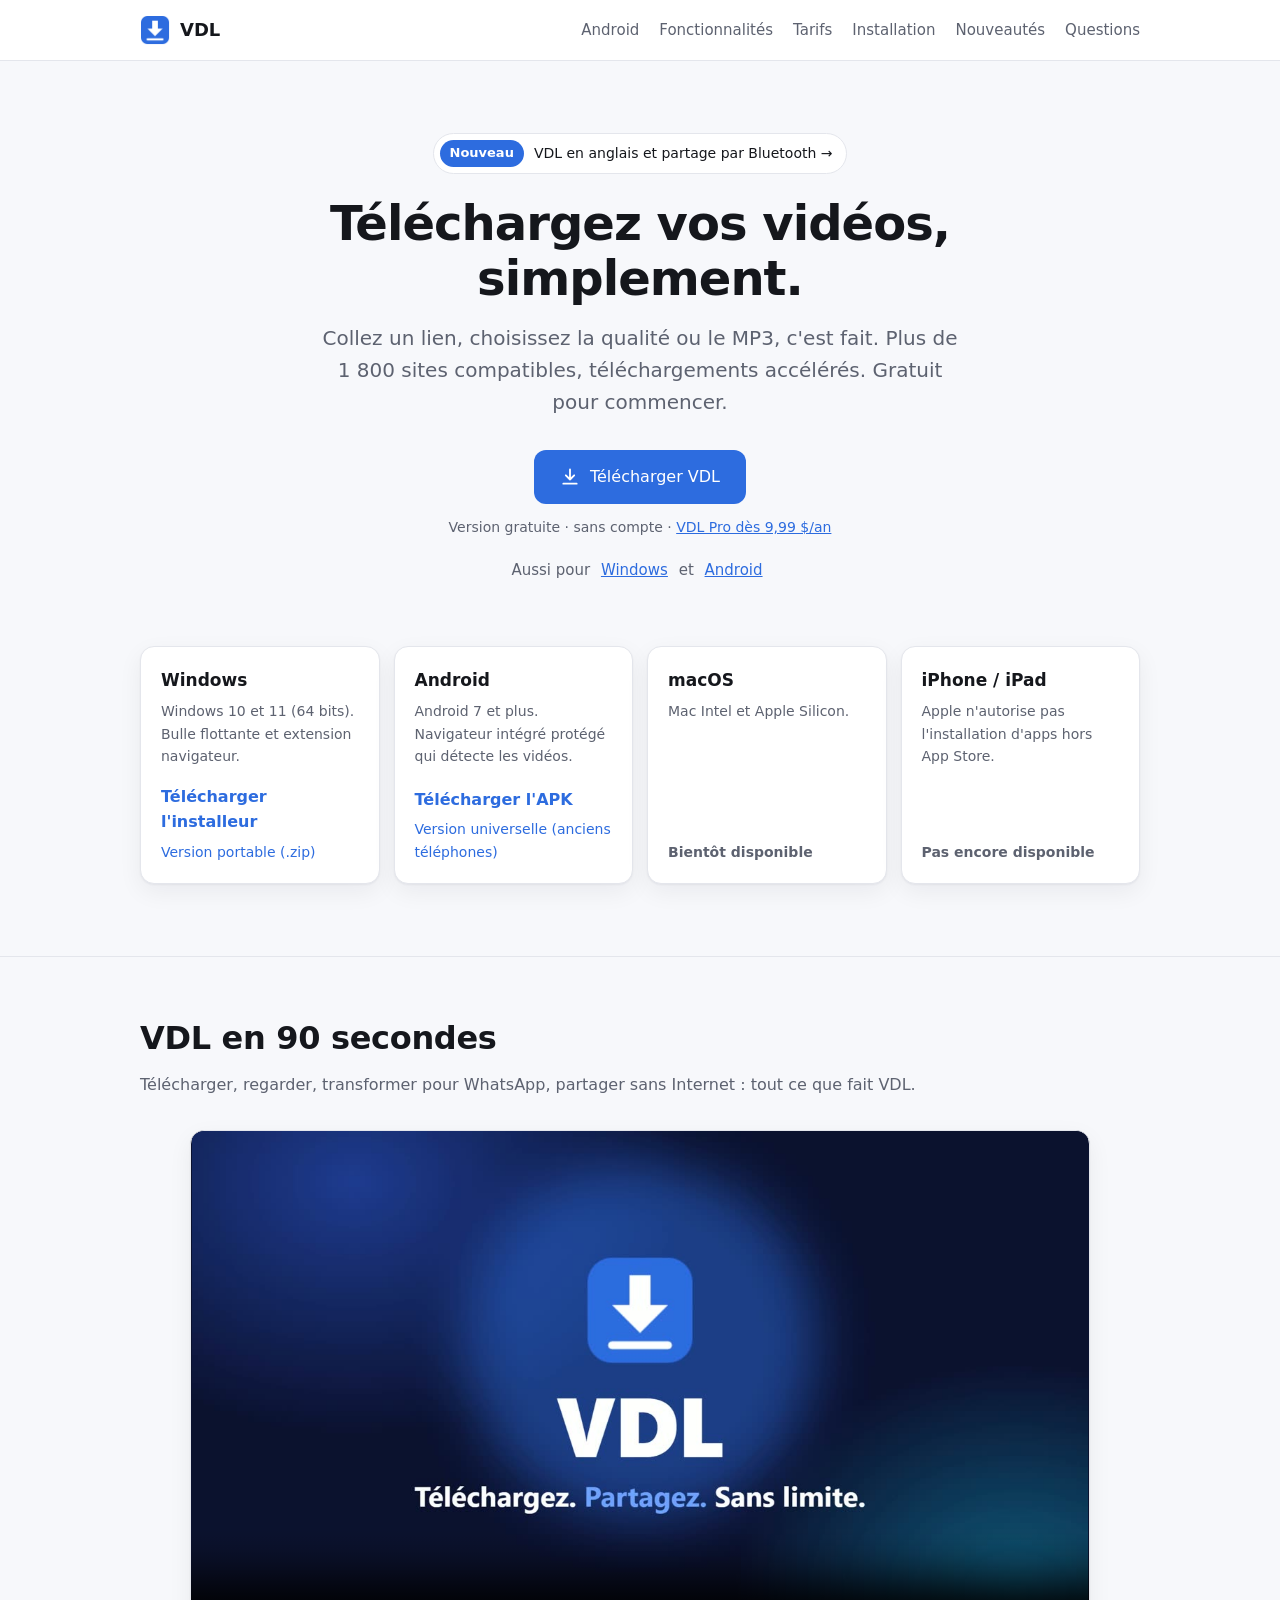
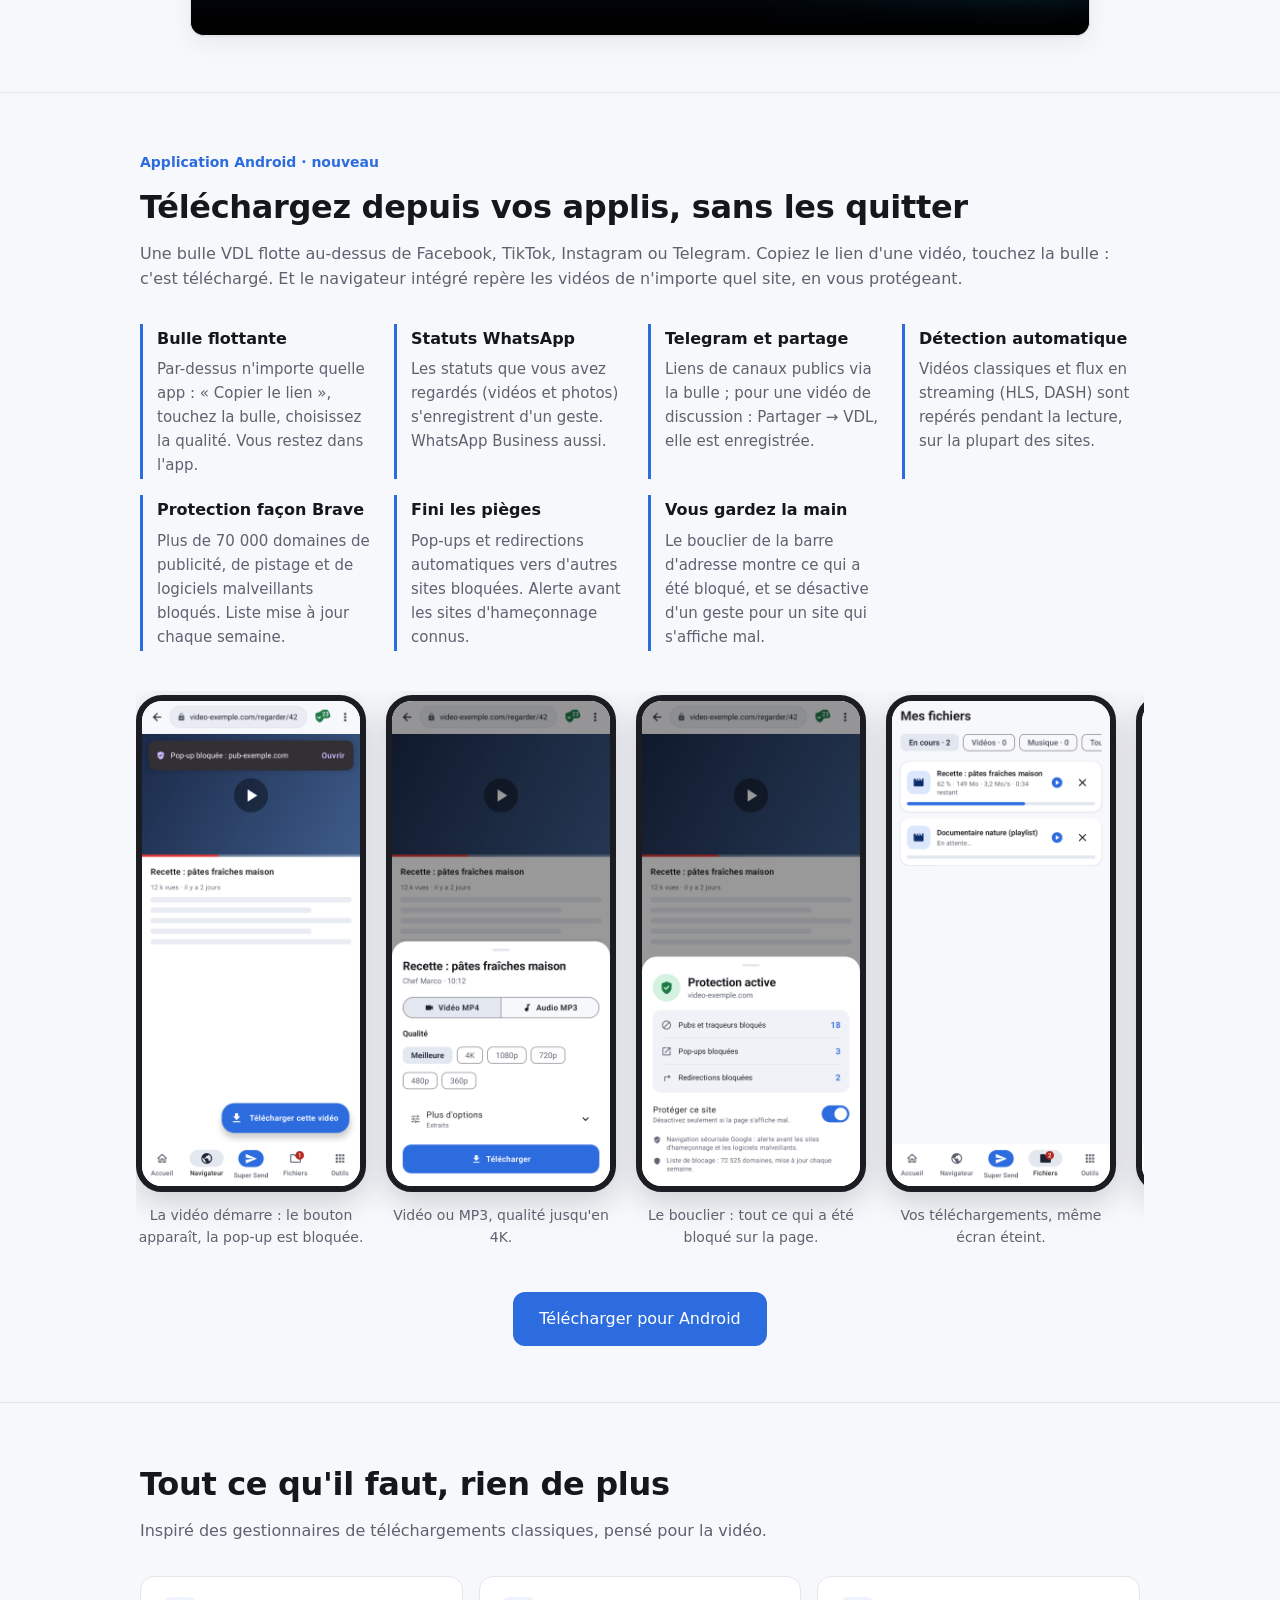
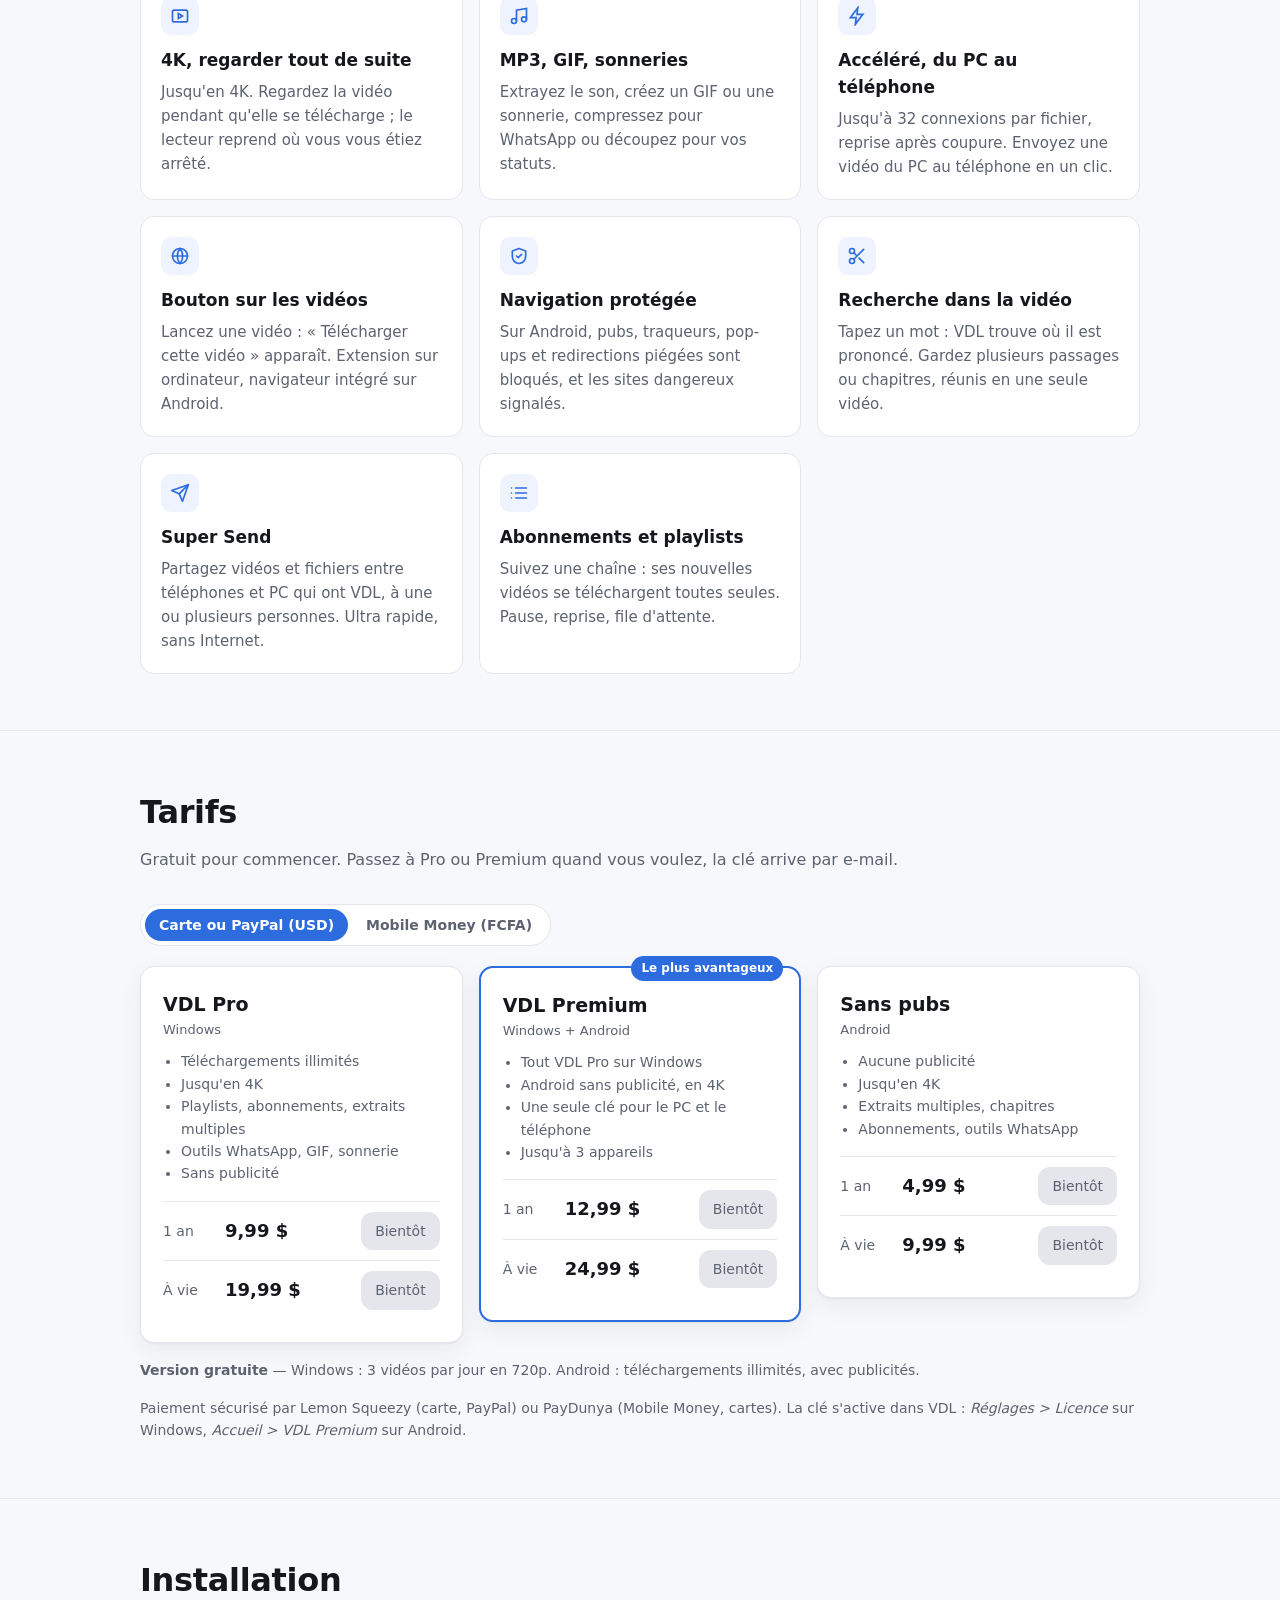
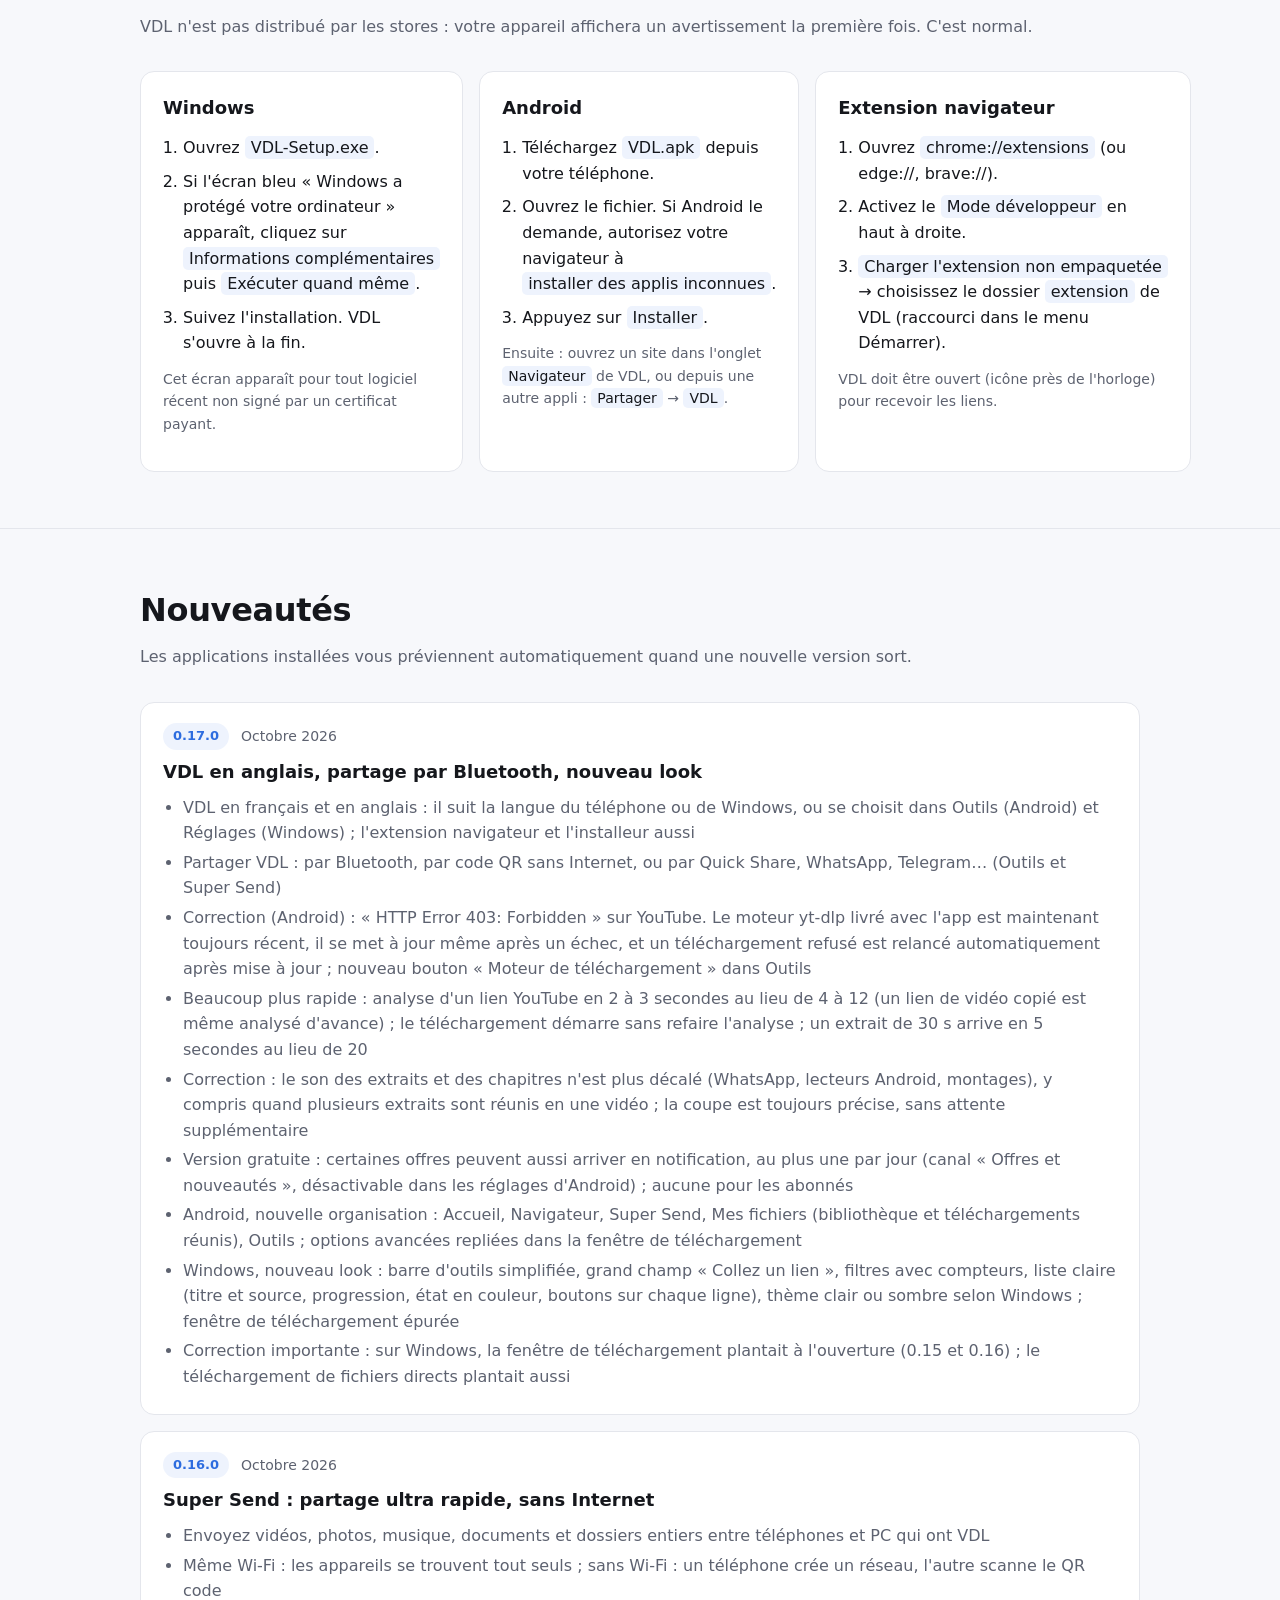
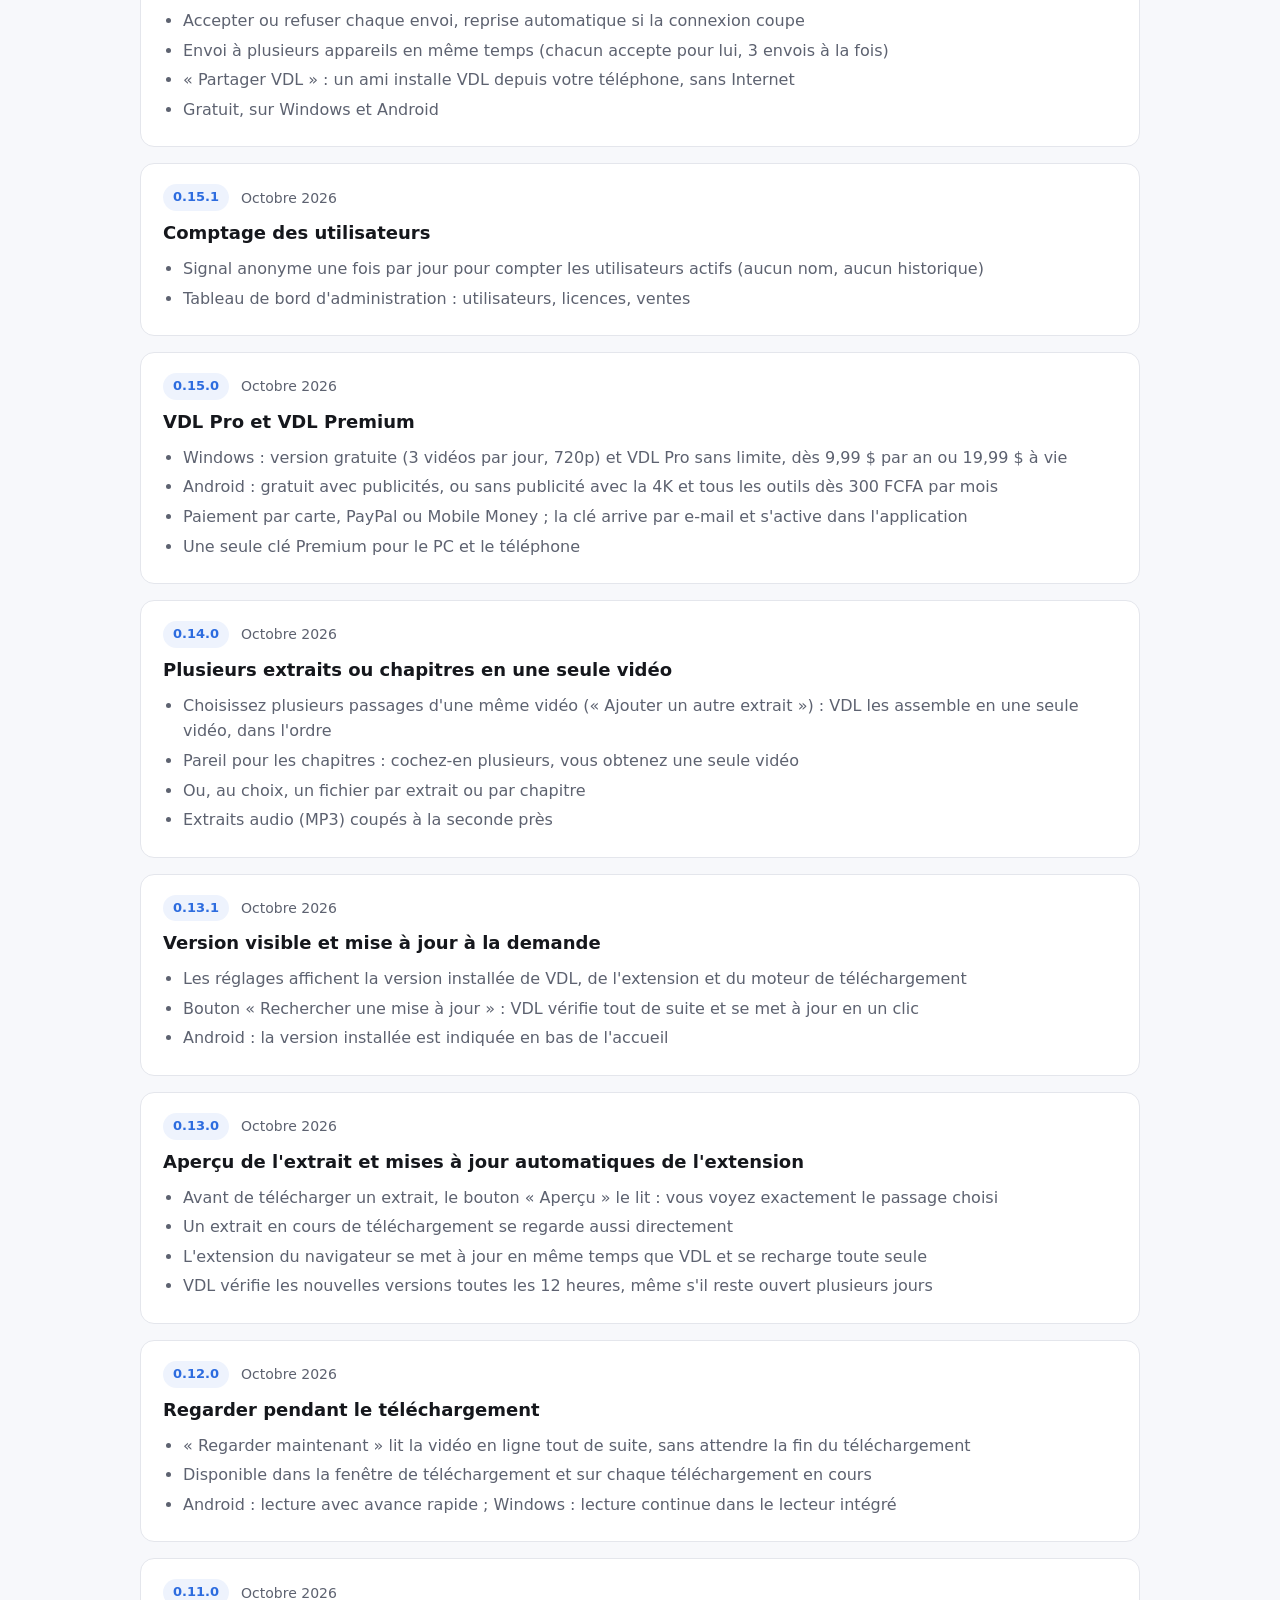
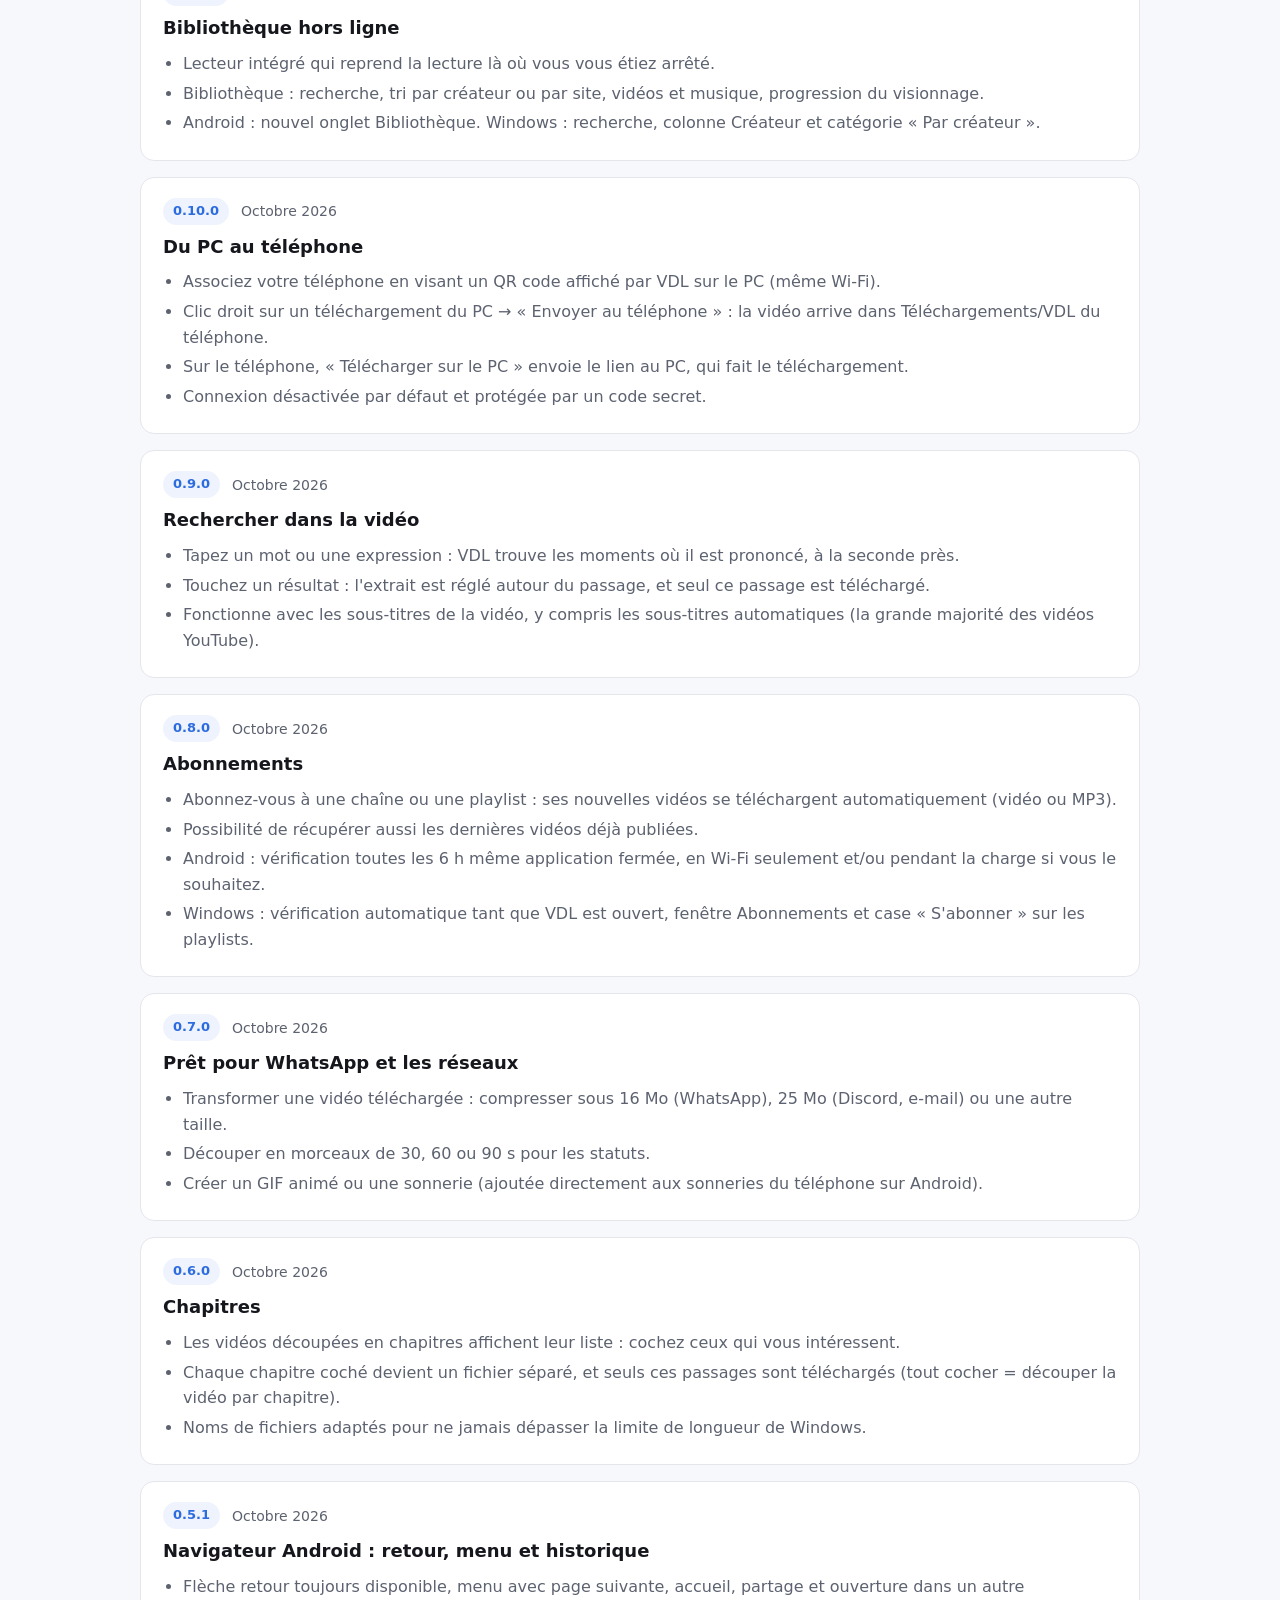
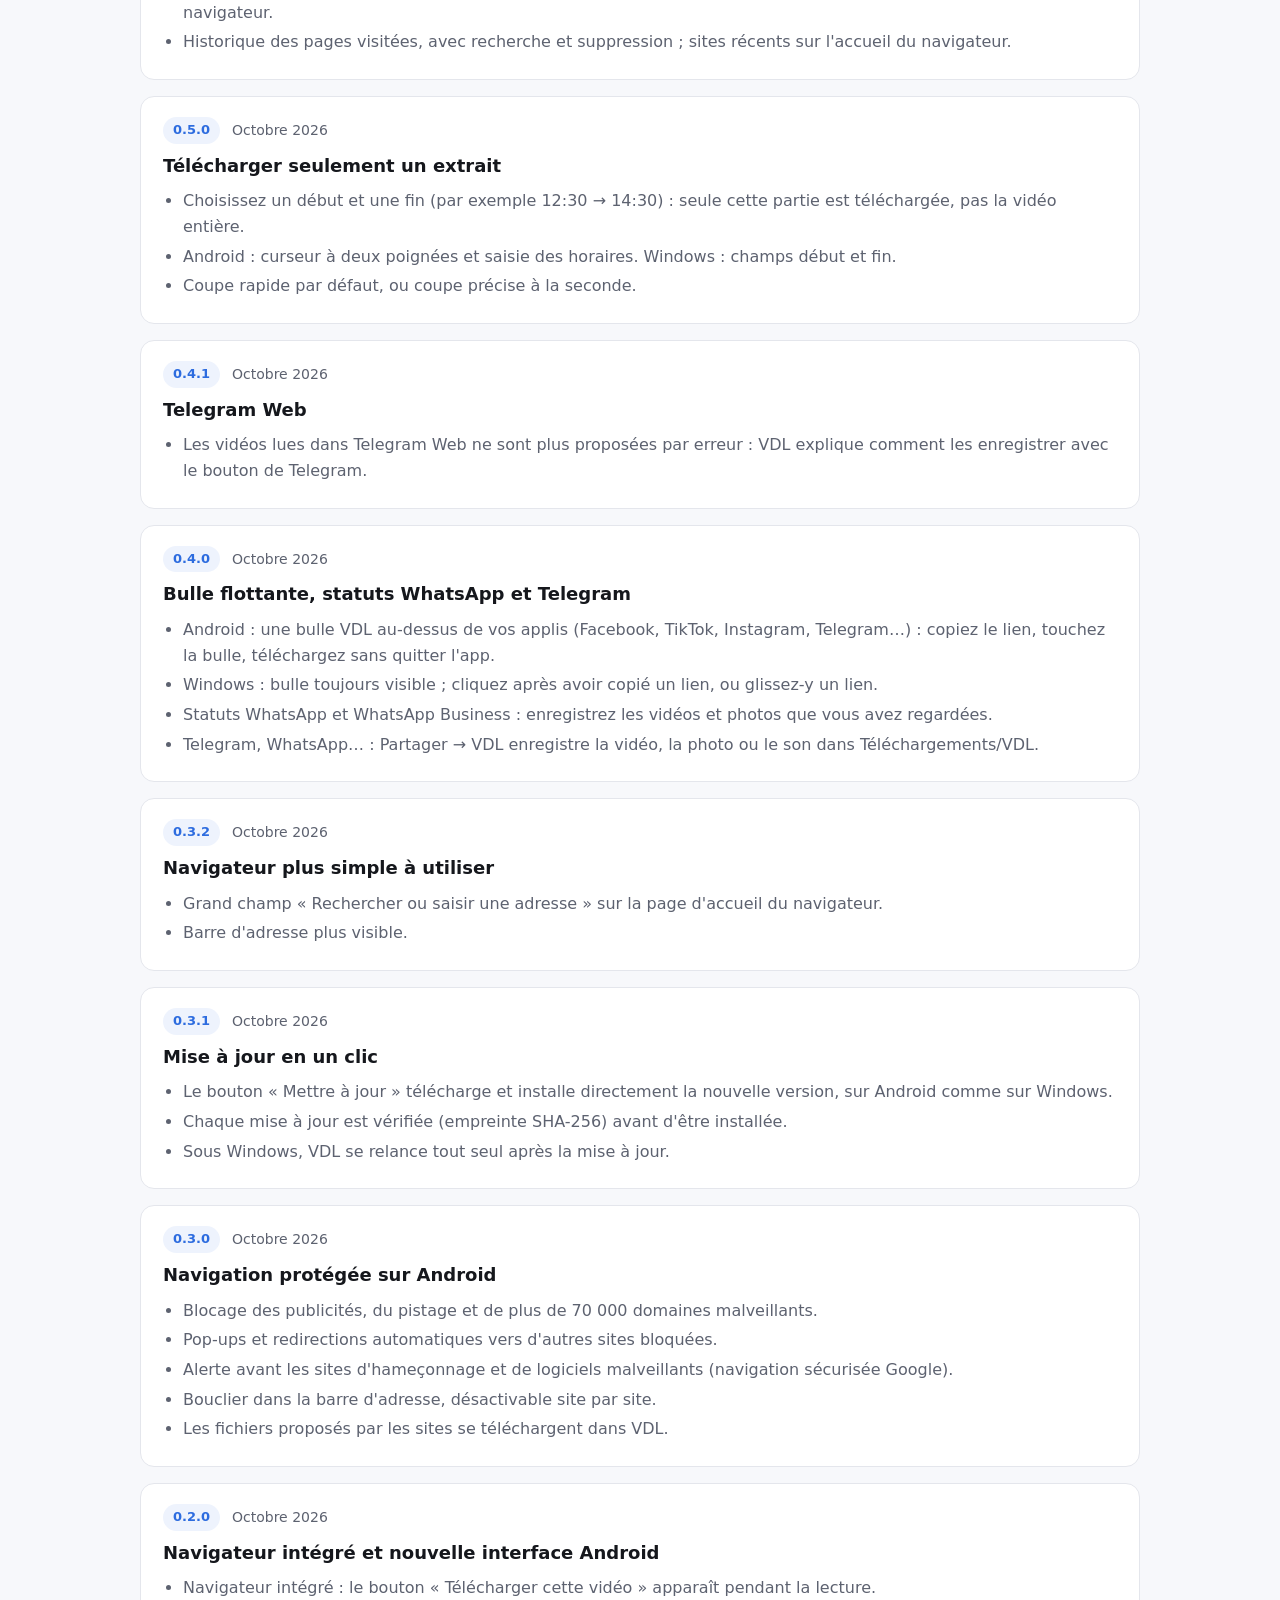
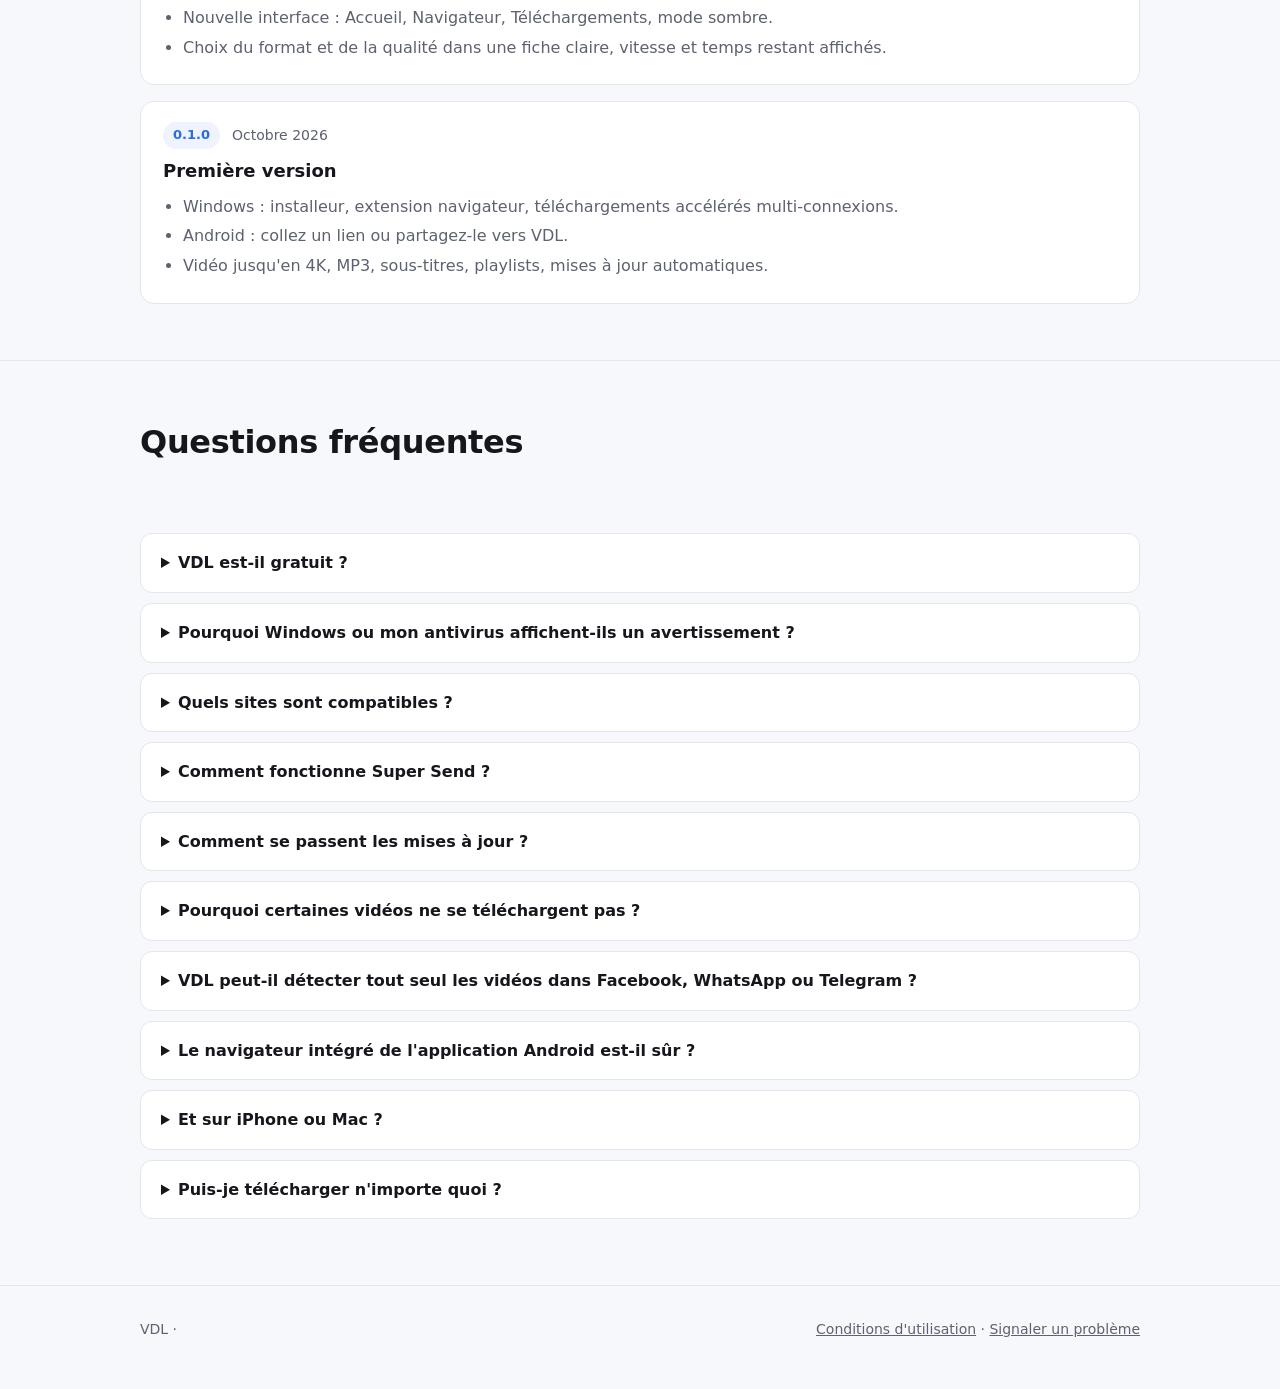
==== commit 39a970a5: "Site josiasapelete/vdl@8f3c1065a96eee81bc35b833709745c9ad8953ec" ====
--- a/index.html
+++ b/index.html
@@ -30,7 +30,7 @@
 
   <main>
     <div class="wrap hero">
-      <a class="new-badge" href="#nouveautes"><span>Nouveau</span> Super Send : partage ultra rapide sans Internet →</a>
+      <a class="new-badge" href="#nouveautes"><span>Nouveau</span> VDL en anglais et partage par Bluetooth →</a>
       <h1>Téléchargez vos vidéos,<br>simplement.</h1>
       <p class="lead">Collez un lien, choisissez la qualité ou le MP3, c'est fait.
         Plus de 1 800 sites compatibles, téléchargements accélérés. Gratuit pour commencer.</p>
@@ -68,6 +68,18 @@
         </div>
       </div>
     </div>
+
+    <section id="video">
+      <div class="wrap">
+        <h2>VDL en 90 secondes</h2>
+        <p class="sub">Télécharger, regarder, transformer pour WhatsApp, partager sans Internet : tout ce que fait VDL.</p>
+        <div class="video-frame">
+          <video controls preload="none" playsinline poster="assets/video/poster.jpg" width="1920" height="1080">
+            <source src="assets/video/vdl-presentation.mp4" type="video/mp4">
+          </video>
+        </div>
+      </div>
+    </section>
 
     <section id="android">
       <div class="wrap">
@@ -280,6 +292,21 @@
         <p class="sub">Les applications installées vous préviennent automatiquement quand une nouvelle version sort.</p>
         <div class="changelog">
           <article class="release">
+            <div class="release-head"><span class="tag">0.17.0</span><span class="date">Octobre 2026</span></div>
+            <h3>VDL en anglais, partage par Bluetooth, nouveau look</h3>
+            <ul>
+              <li>VDL en français et en anglais : il suit la langue du téléphone ou de Windows, ou se choisit dans Outils (Android) et Réglages (Windows) ; l&#x27;extension navigateur et l&#x27;installeur aussi</li>
+              <li>Partager VDL : par Bluetooth, par code QR sans Internet, ou par Quick Share, WhatsApp, Telegram… (Outils et Super Send)</li>
+              <li>Correction (Android) : « HTTP Error 403: Forbidden » sur YouTube. Le moteur yt-dlp livré avec l&#x27;app est maintenant toujours récent, il se met à jour même après un échec, et un téléchargement refusé est relancé automatiquement après mise à jour ; nouveau bouton « Moteur de téléchargement » dans Outils</li>
+              <li>Beaucoup plus rapide : analyse d&#x27;un lien YouTube en 2 à 3 secondes au lieu de 4 à 12 (un lien de vidéo copié est même analysé d&#x27;avance) ; le téléchargement démarre sans refaire l&#x27;analyse ; un extrait de 30 s arrive en 5 secondes au lieu de 20</li>
+              <li>Correction : le son des extraits et des chapitres n&#x27;est plus décalé (WhatsApp, lecteurs Android, montages), y compris quand plusieurs extraits sont réunis en une vidéo ; la coupe est toujours précise, sans attente supplémentaire</li>
+              <li>Version gratuite : certaines offres peuvent aussi arriver en notification, au plus une par jour (canal « Offres et nouveautés », désactivable dans les réglages d&#x27;Android) ; aucune pour les abonnés</li>
+              <li>Android, nouvelle organisation : Accueil, Navigateur, Super Send, Mes fichiers (bibliothèque et téléchargements réunis), Outils ; options avancées repliées dans la fenêtre de téléchargement</li>
+              <li>Windows, nouveau look : barre d&#x27;outils simplifiée, grand champ « Collez un lien », filtres avec compteurs, liste claire (titre et source, progression, état en couleur, boutons sur chaque ligne), thème clair ou sombre selon Windows ; fenêtre de téléchargement épurée</li>
+              <li>Correction importante : sur Windows, la fenêtre de téléchargement plantait à l&#x27;ouverture (0.15 et 0.16) ; le téléchargement de fichiers directs plantait aussi</li>
+            </ul>
+          </article>
+          <article class="release">
             <div class="release-head"><span class="tag">0.16.0</span><span class="date">Octobre 2026</span></div>
             <h3>Super Send : partage ultra rapide, sans Internet</h3>
             <ul>
--- a/style.css
+++ b/style.css
@@ -172,6 +172,9 @@
 
 /* Nouveautés */
 .changelog { display: grid; gap: 16px; }
+.video-frame { max-width: 900px; margin: 0 auto; border-radius: var(--radius); overflow: hidden; border: 1px solid var(--line);
+               box-shadow: var(--shadow); background: #0b1230; aspect-ratio: 16 / 9; }
+.video-frame video { display: block; width: 100%; height: 100%; }
 .release { background: var(--surface); border: 1px solid var(--line); border-radius: var(--radius); padding: 20px 22px; }
 .release-head { display: flex; align-items: center; gap: 12px; margin-bottom: 8px; }
 .release .tag { background: var(--accent-soft); color: var(--accent); font-weight: 700; font-size: 13px; padding: 3px 10px; border-radius: 999px; }
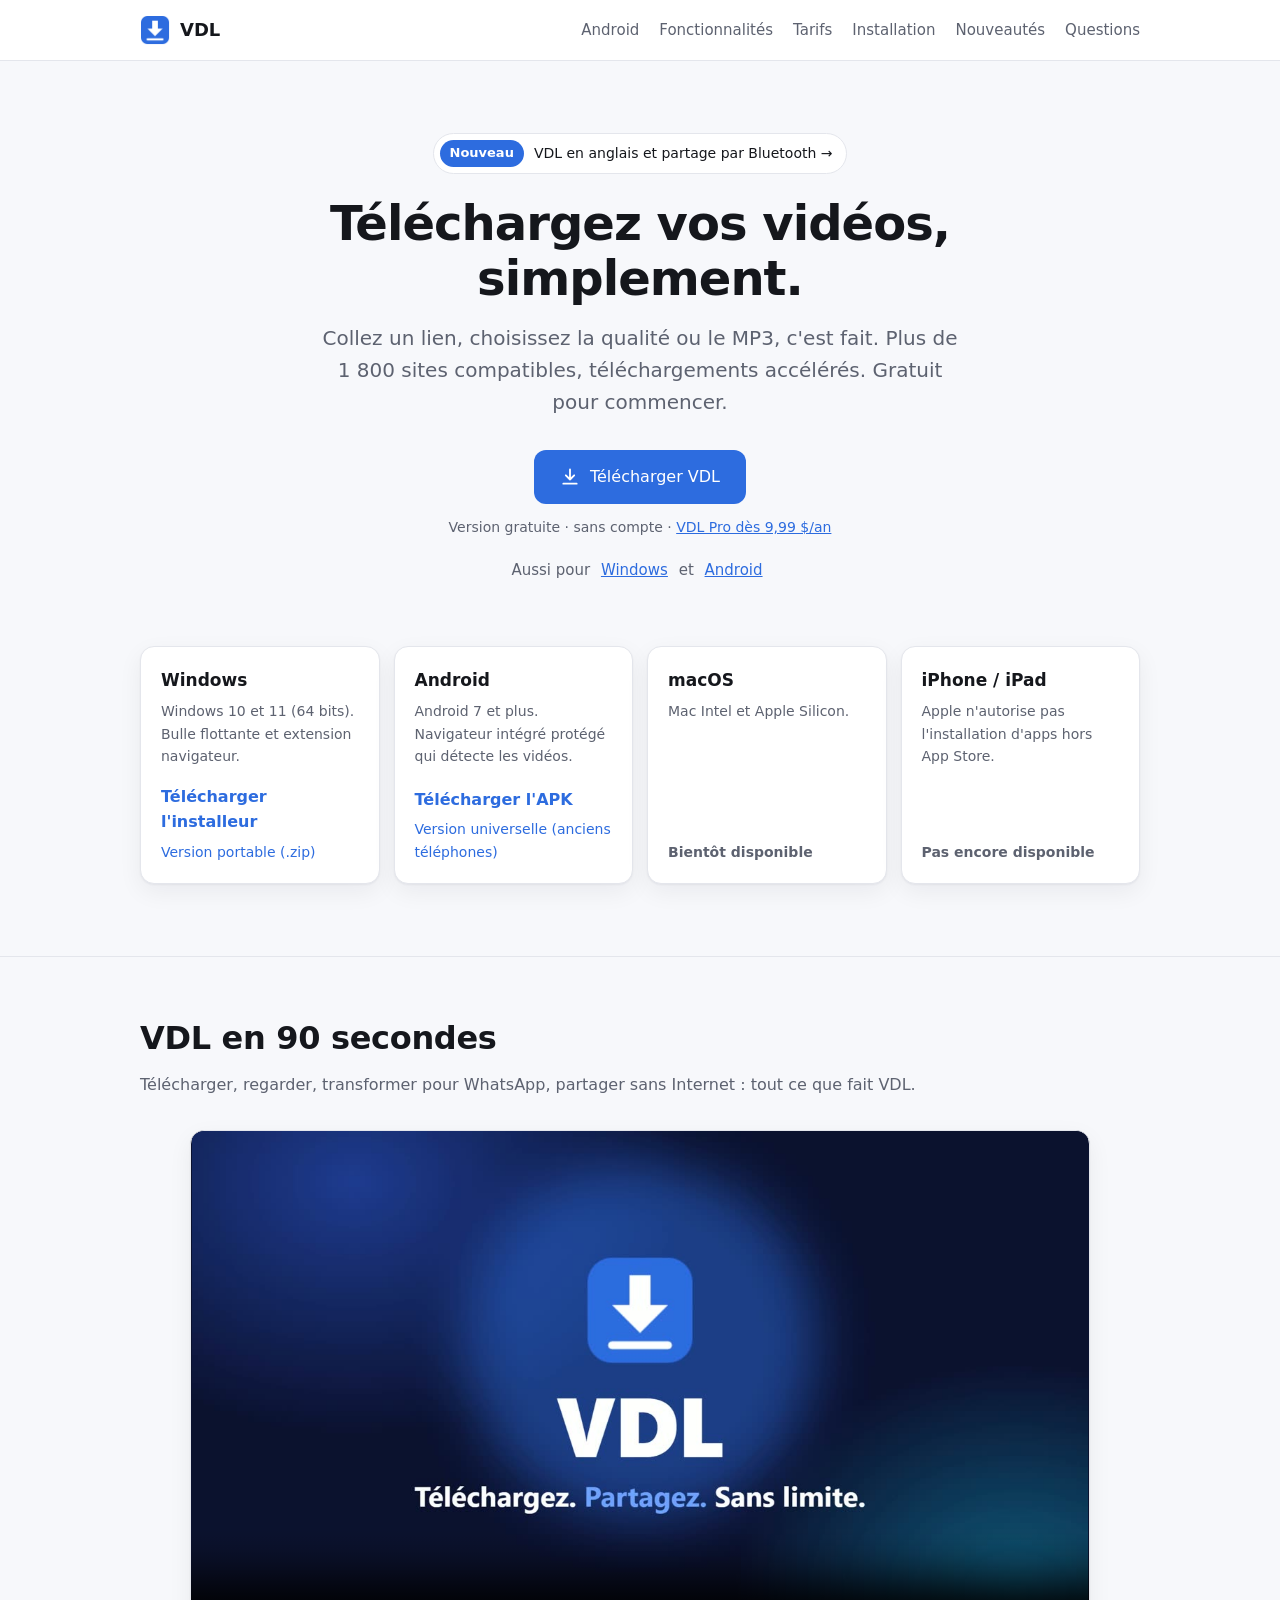
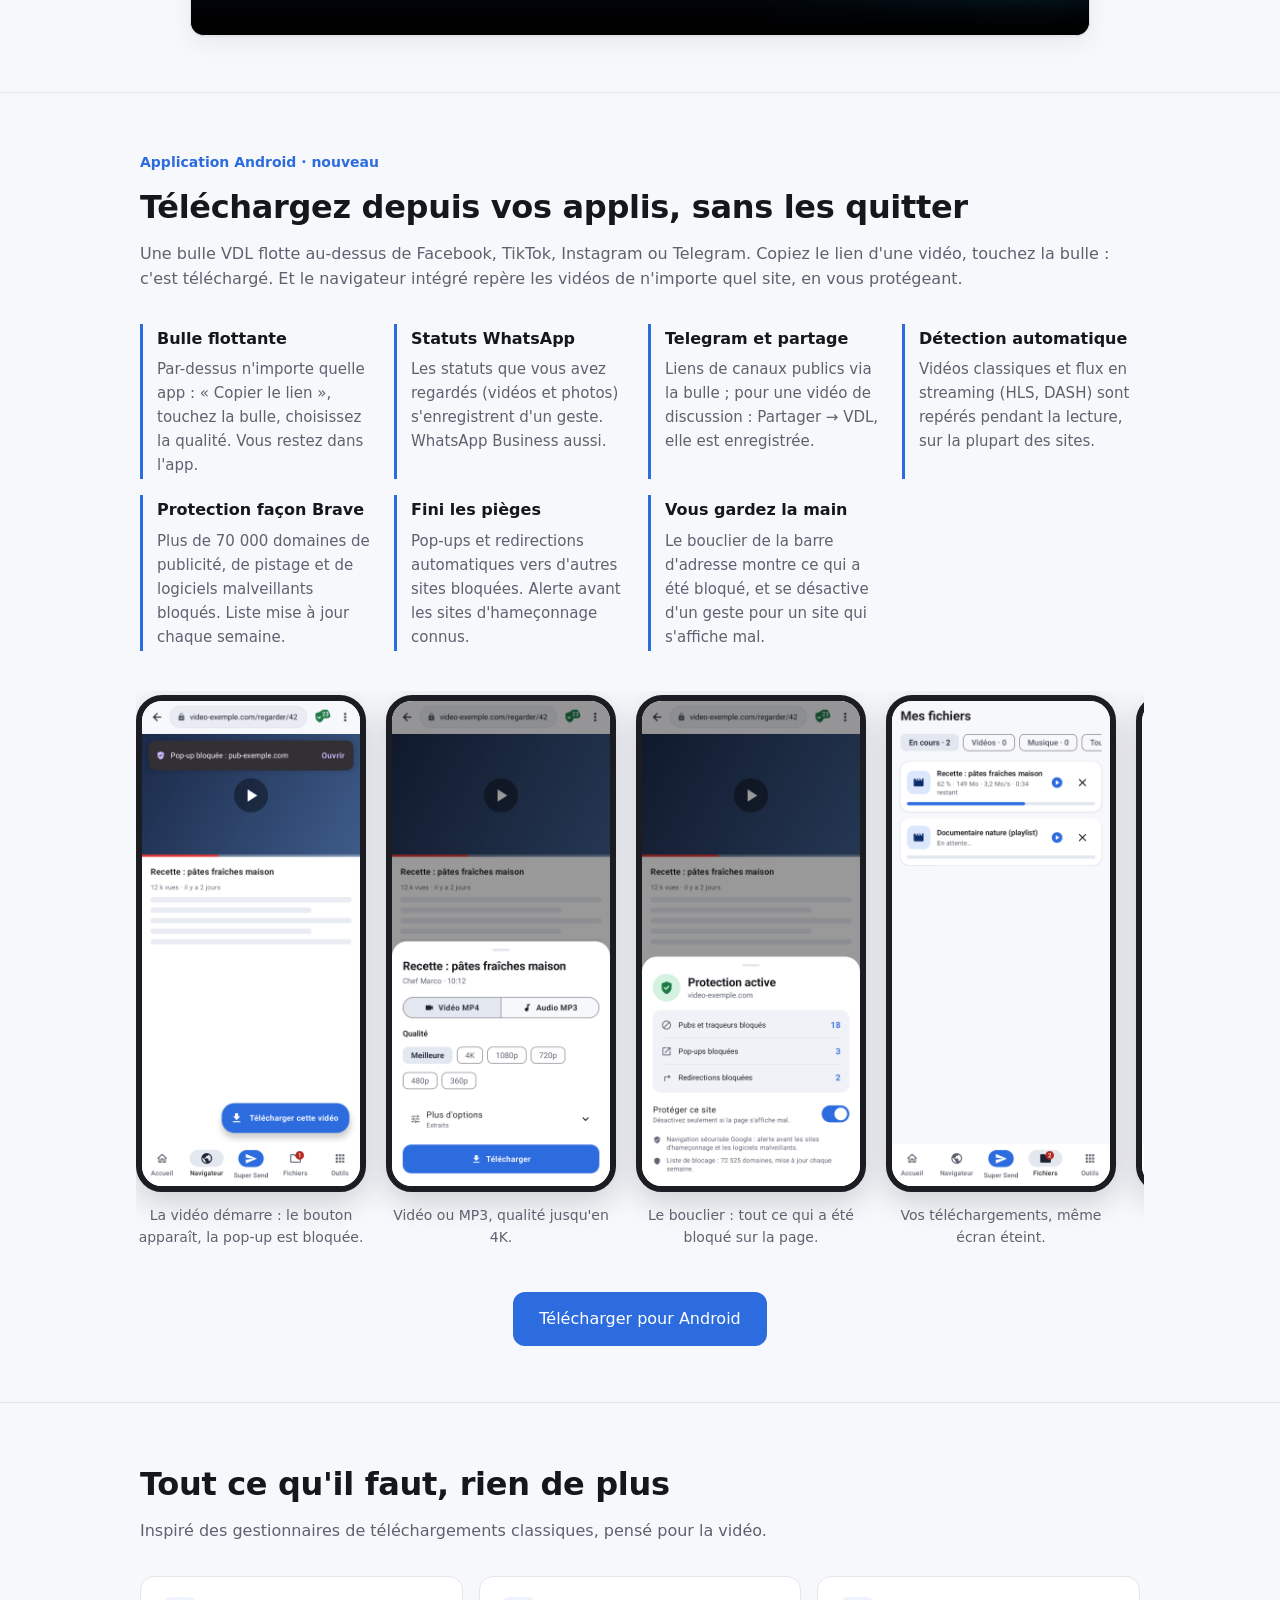
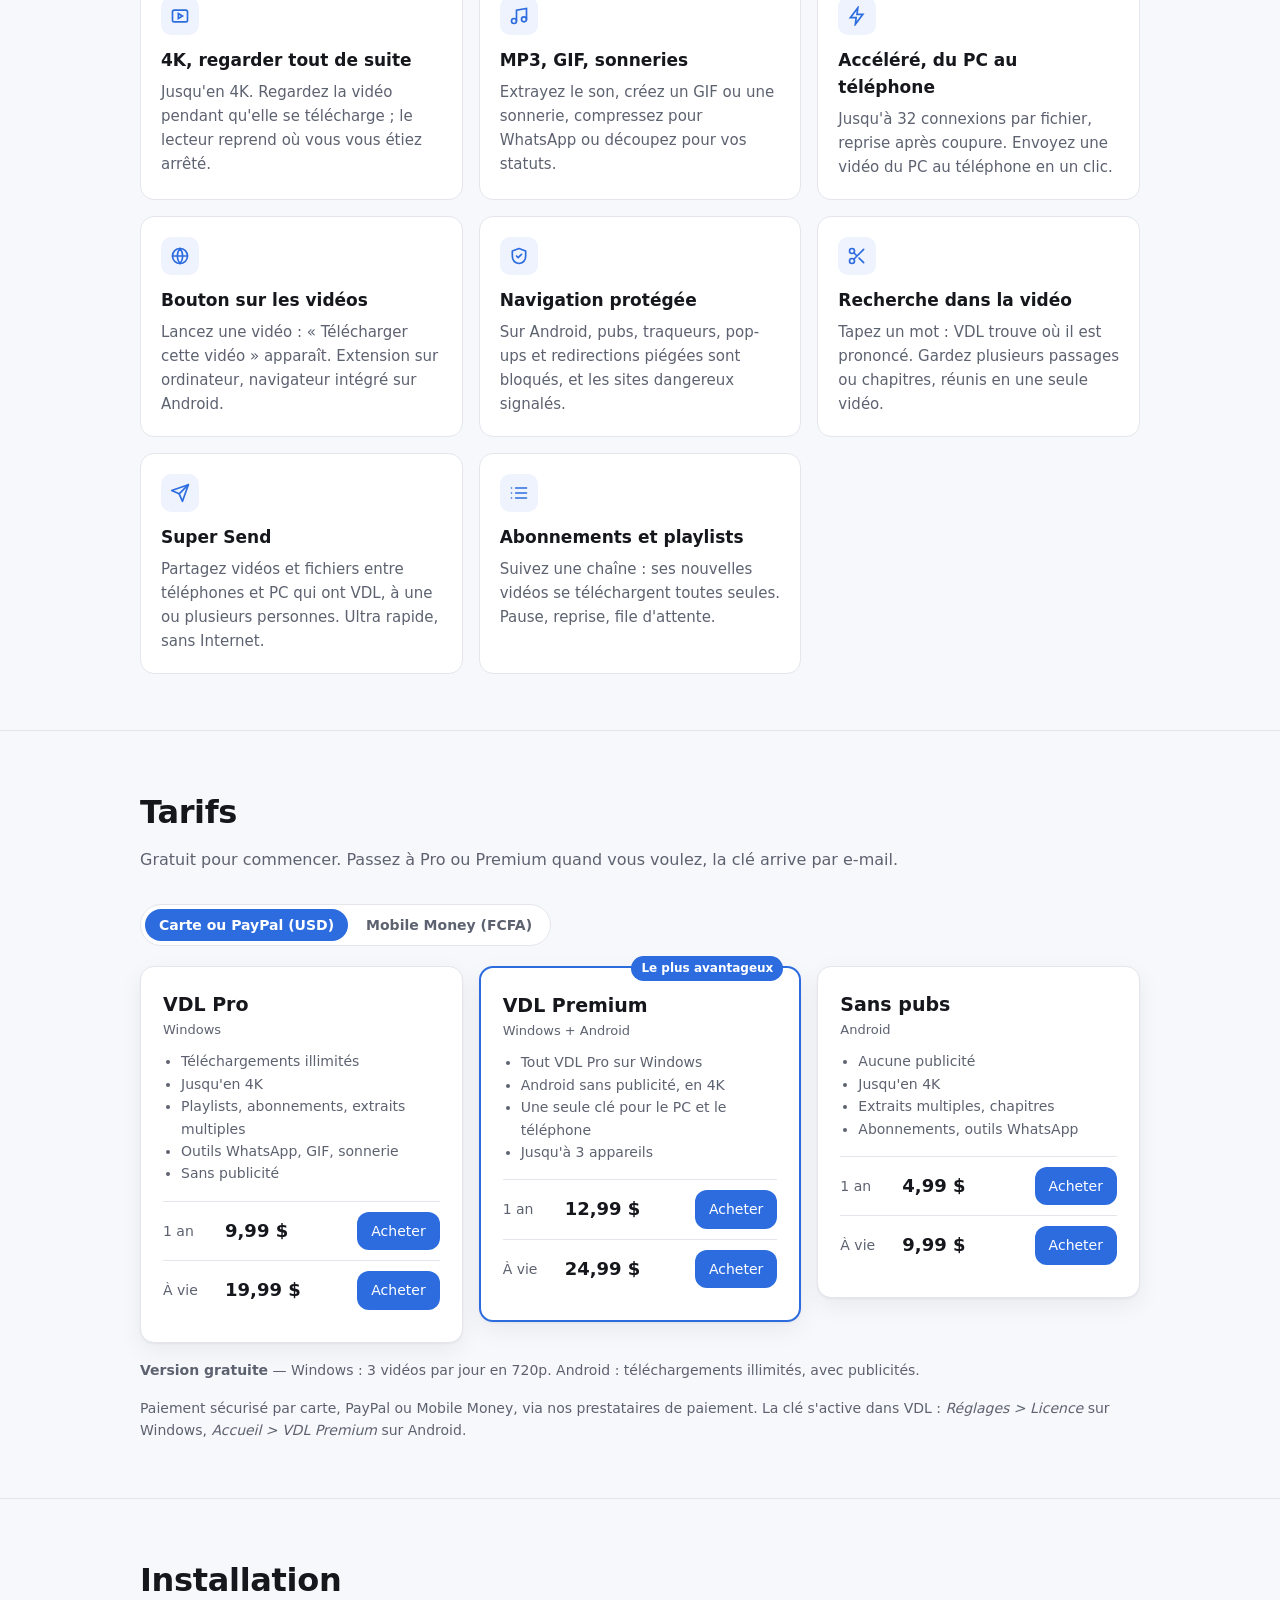
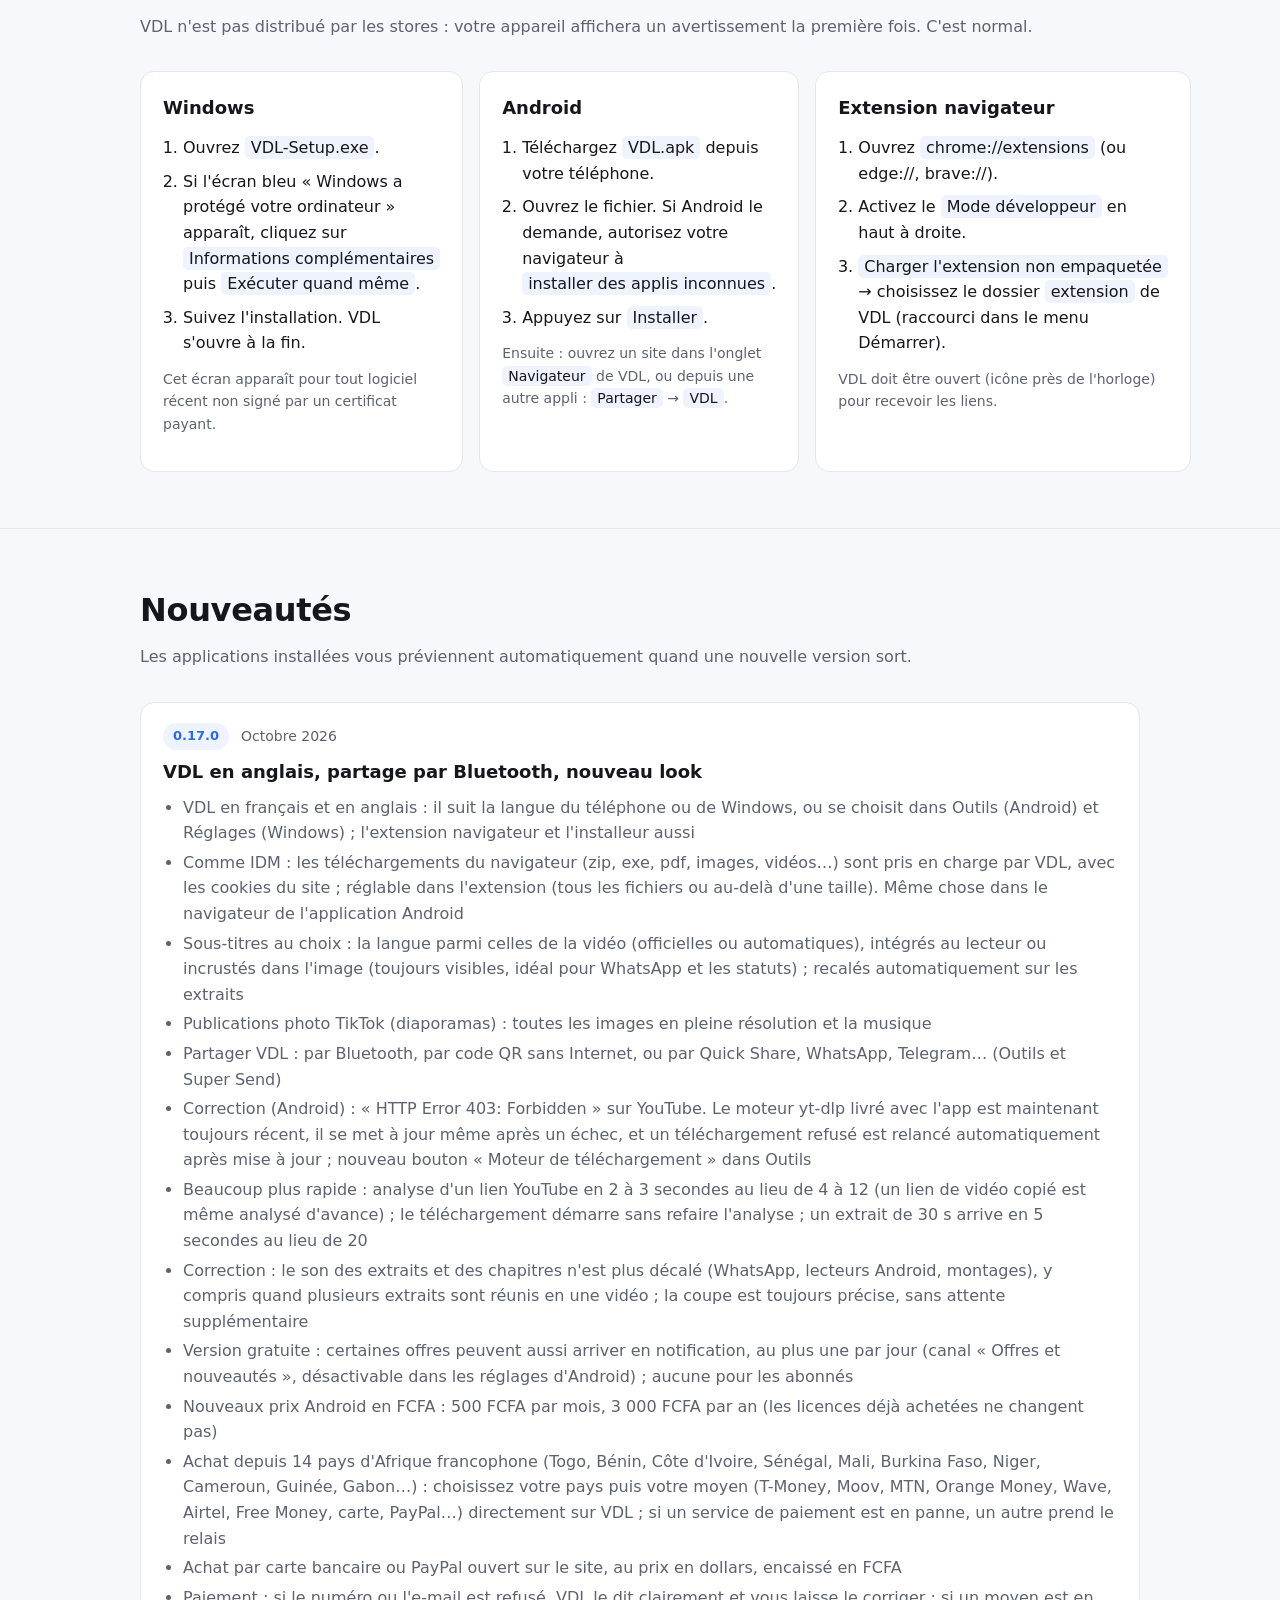
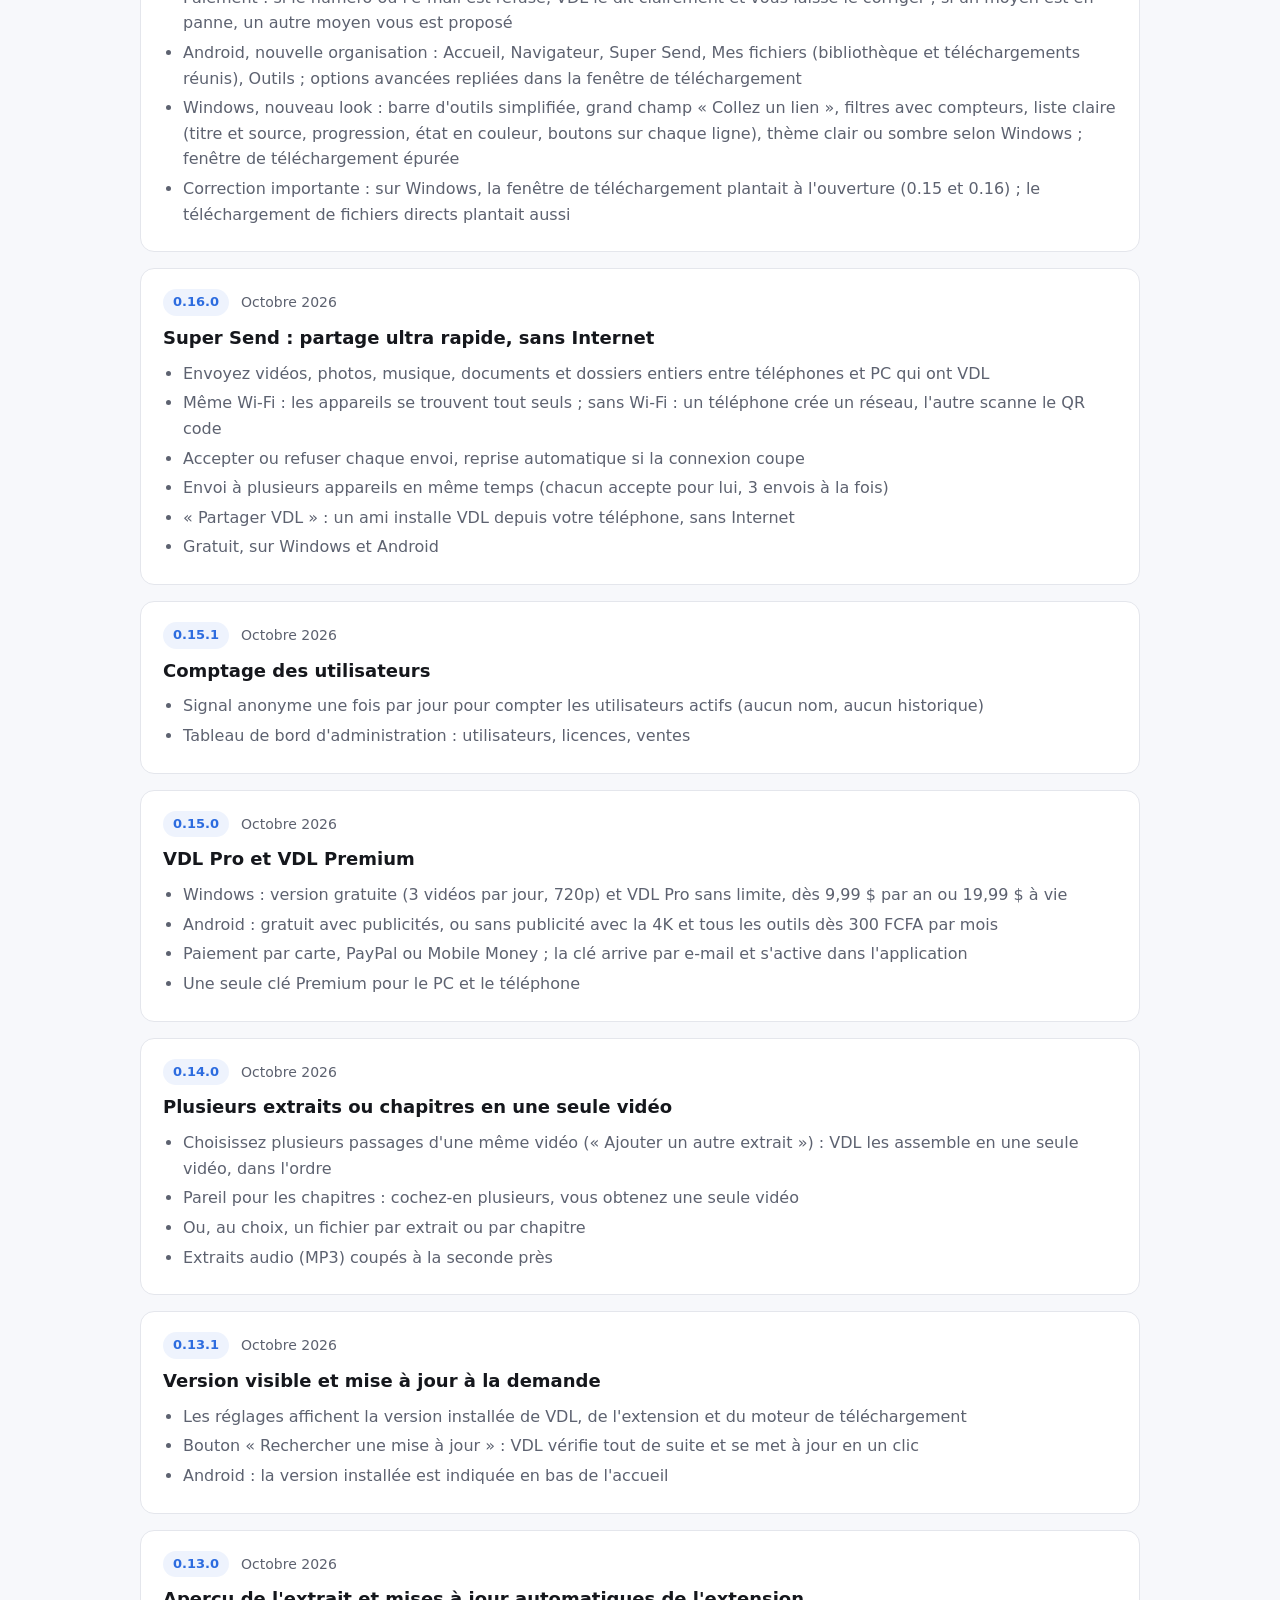
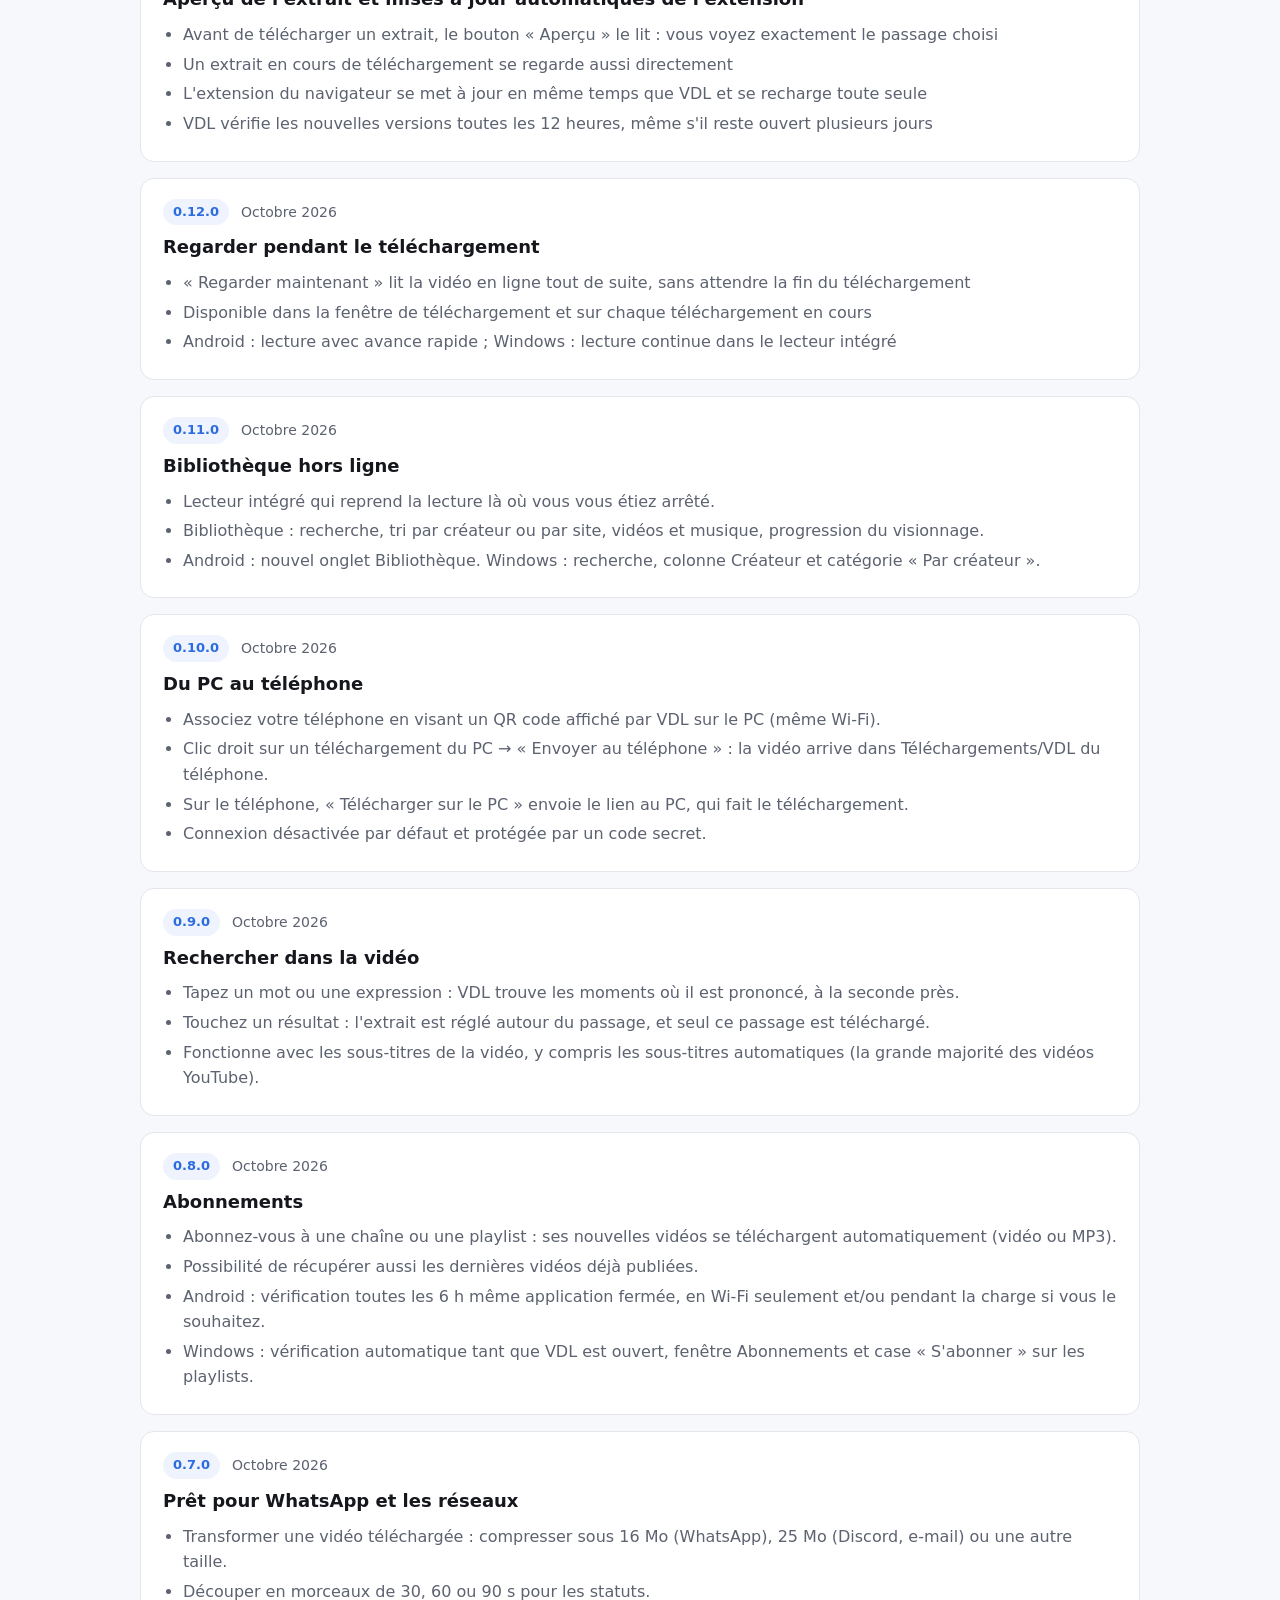
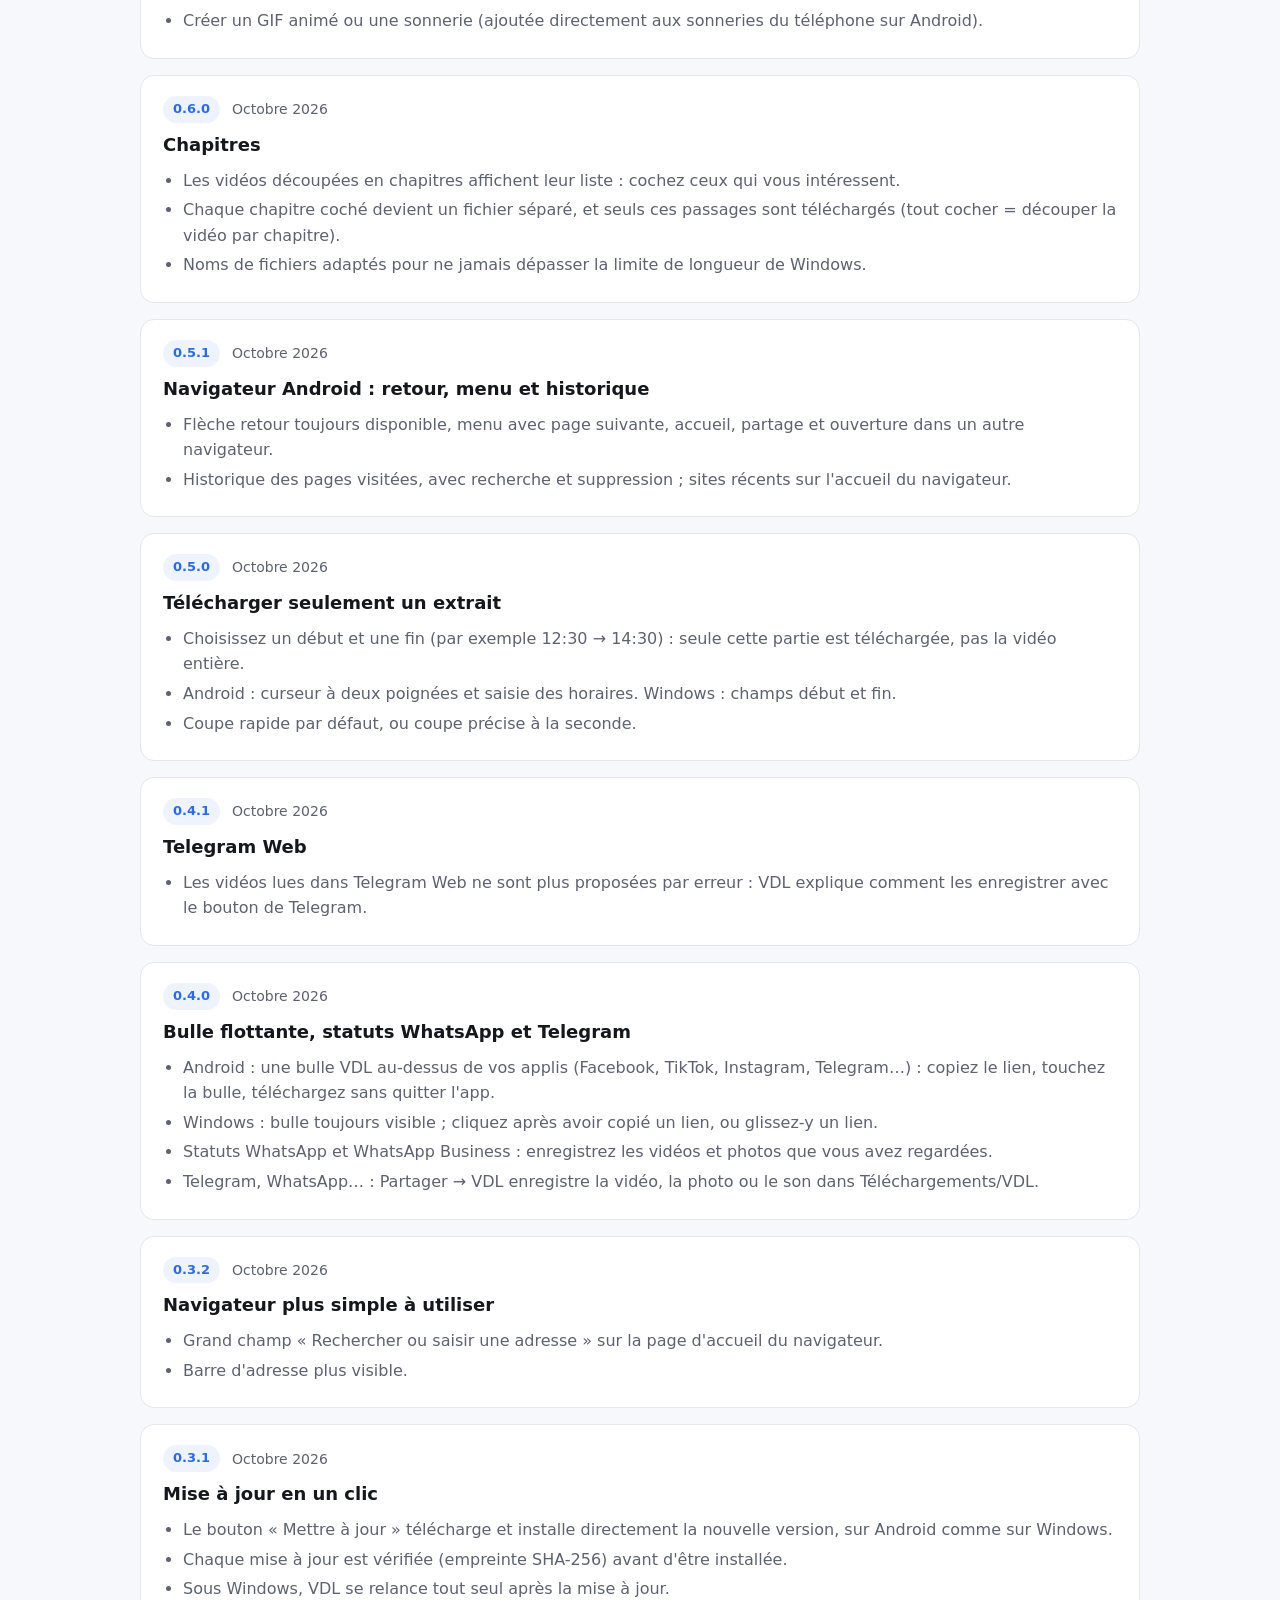
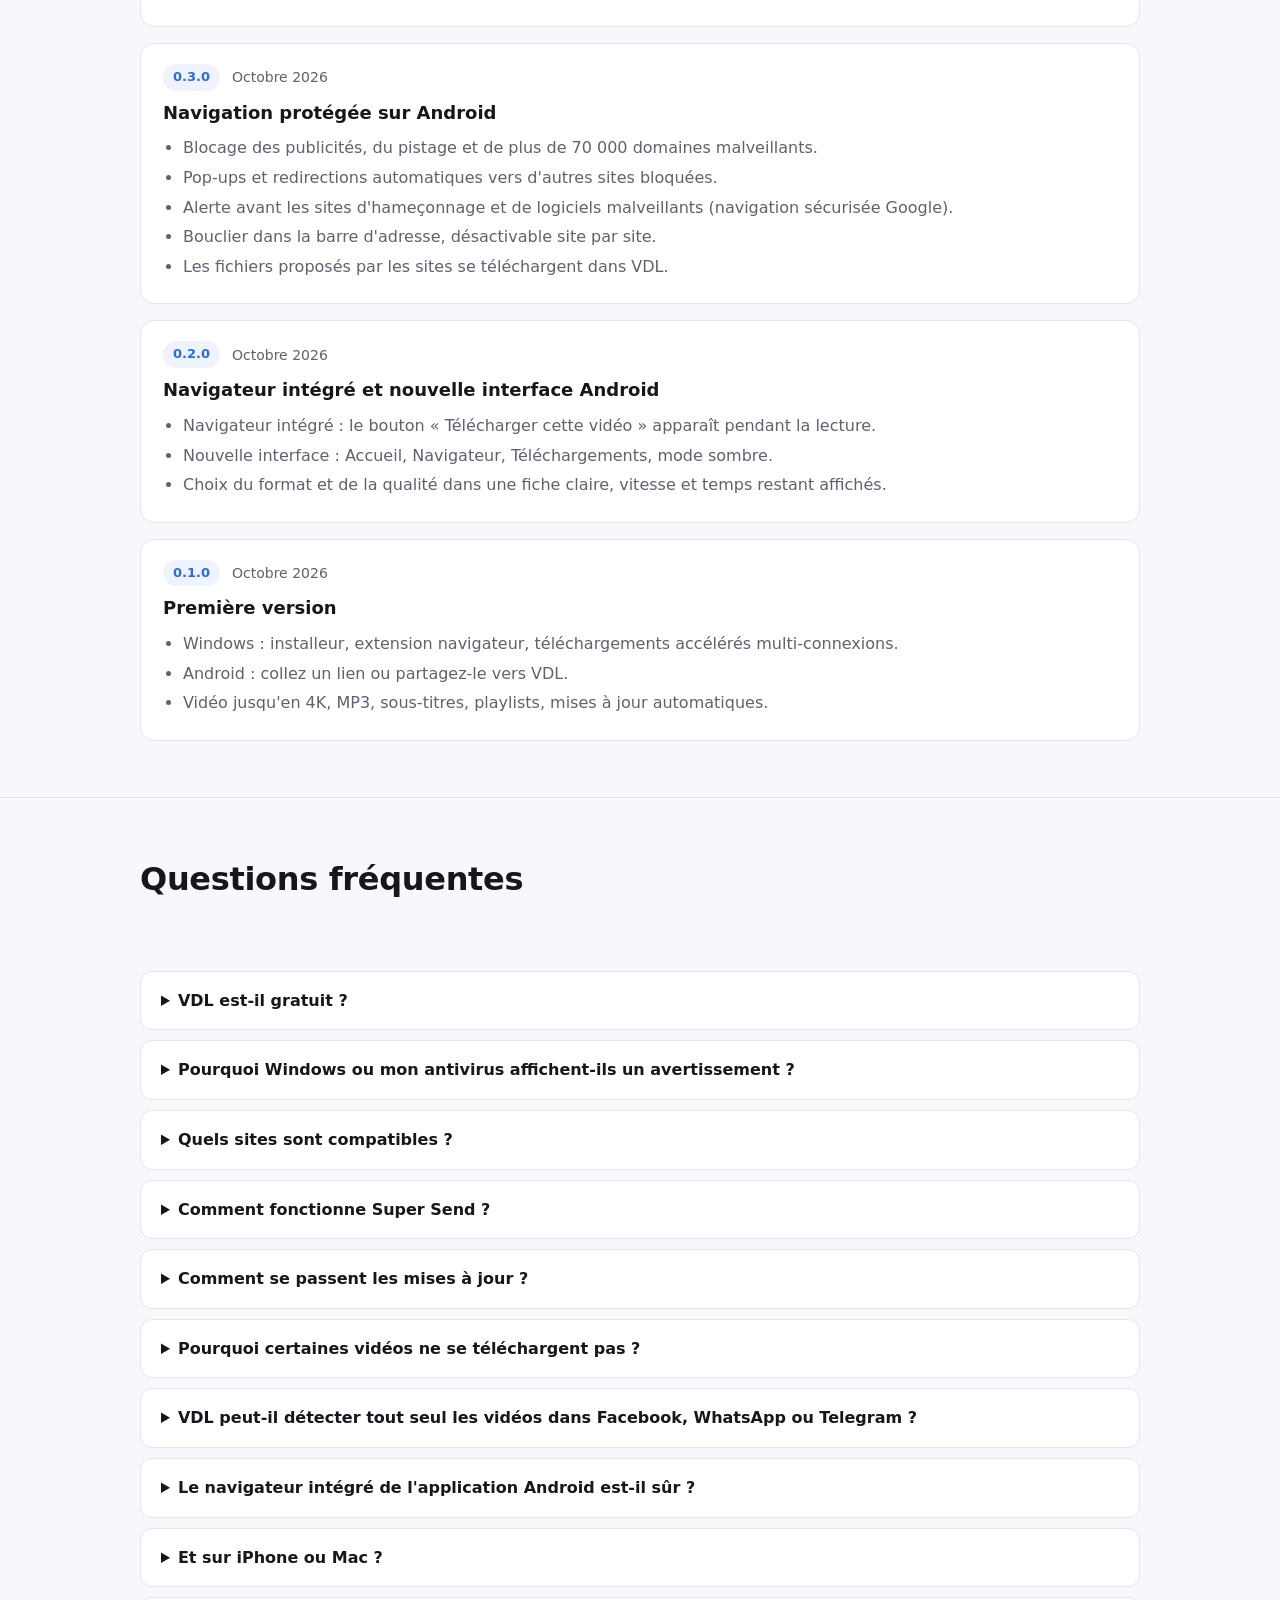
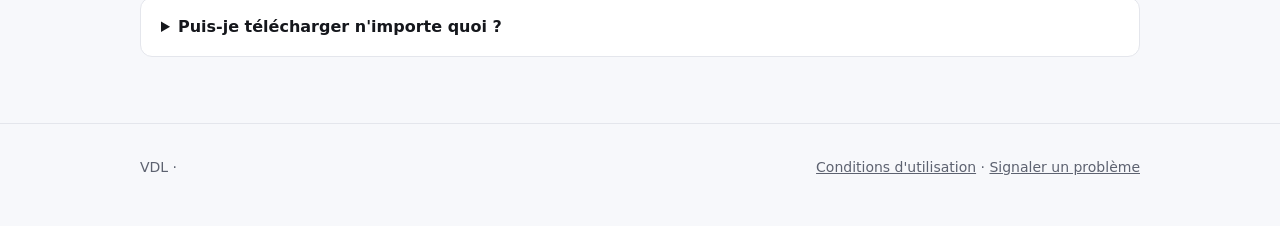
==== commit be22acb4: "Site josiasapelete/vdl@2f2d926a12bb8e24a9d0c6c224f63cb47164e4df" ====
--- a/index.html
+++ b/index.html
@@ -231,11 +231,11 @@
           <div class="plan">
             <h3>Sans pubs <small>Android</small></h3>
             <ul><li>Aucune publicité</li><li>Jusqu'en 4K</li><li>Extraits multiples, chapitres</li><li>Abonnements, outils WhatsApp</li></ul>
-            <div class="price-row mm-only" data-plan="android_1m" data-xof="300 FCFA">
+            <div class="price-row mm-only" data-plan="android_1m" data-xof="500 FCFA">
               <span class="dur">1 mois</span><span class="amount"></span>
               <a class="btn small buy" href="#">Acheter</a>
             </div>
-            <div class="price-row" data-plan="android_1y" data-usd="4,99 $" data-xof="2 000 FCFA">
+            <div class="price-row" data-plan="android_1y" data-usd="4,99 $" data-xof="3 000 FCFA">
               <span class="dur">1 an</span><span class="amount"></span>
               <a class="btn small buy" href="#">Acheter</a>
             </div>
@@ -246,7 +246,7 @@
           </div>
         </div>
         <p class="free-note"><b>Version gratuite</b> — Windows : 3 vidéos par jour en 720p. Android : téléchargements illimités, avec publicités.</p>
-        <p class="free-note">Paiement sécurisé par Lemon Squeezy (carte, PayPal) ou PayDunya (Mobile Money, cartes). La clé s'active dans VDL : <i>Réglages &gt; Licence</i> sur Windows, <i>Accueil &gt; VDL Premium</i> sur Android.</p>
+        <p class="free-note">Paiement sécurisé par carte, PayPal ou Mobile Money, via nos prestataires de paiement. La clé s'active dans VDL : <i>Réglages &gt; Licence</i> sur Windows, <i>Accueil &gt; VDL Premium</i> sur Android.</p>
       </div>
     </section>
 
@@ -296,11 +296,18 @@
             <h3>VDL en anglais, partage par Bluetooth, nouveau look</h3>
             <ul>
               <li>VDL en français et en anglais : il suit la langue du téléphone ou de Windows, ou se choisit dans Outils (Android) et Réglages (Windows) ; l&#x27;extension navigateur et l&#x27;installeur aussi</li>
+              <li>Comme IDM : les téléchargements du navigateur (zip, exe, pdf, images, vidéos…) sont pris en charge par VDL, avec les cookies du site ; réglable dans l&#x27;extension (tous les fichiers ou au-delà d&#x27;une taille). Même chose dans le navigateur de l&#x27;application Android</li>
+              <li>Sous-titres au choix : la langue parmi celles de la vidéo (officielles ou automatiques), intégrés au lecteur ou incrustés dans l&#x27;image (toujours visibles, idéal pour WhatsApp et les statuts) ; recalés automatiquement sur les extraits</li>
+              <li>Publications photo TikTok (diaporamas) : toutes les images en pleine résolution et la musique</li>
               <li>Partager VDL : par Bluetooth, par code QR sans Internet, ou par Quick Share, WhatsApp, Telegram… (Outils et Super Send)</li>
               <li>Correction (Android) : « HTTP Error 403: Forbidden » sur YouTube. Le moteur yt-dlp livré avec l&#x27;app est maintenant toujours récent, il se met à jour même après un échec, et un téléchargement refusé est relancé automatiquement après mise à jour ; nouveau bouton « Moteur de téléchargement » dans Outils</li>
               <li>Beaucoup plus rapide : analyse d&#x27;un lien YouTube en 2 à 3 secondes au lieu de 4 à 12 (un lien de vidéo copié est même analysé d&#x27;avance) ; le téléchargement démarre sans refaire l&#x27;analyse ; un extrait de 30 s arrive en 5 secondes au lieu de 20</li>
               <li>Correction : le son des extraits et des chapitres n&#x27;est plus décalé (WhatsApp, lecteurs Android, montages), y compris quand plusieurs extraits sont réunis en une vidéo ; la coupe est toujours précise, sans attente supplémentaire</li>
               <li>Version gratuite : certaines offres peuvent aussi arriver en notification, au plus une par jour (canal « Offres et nouveautés », désactivable dans les réglages d&#x27;Android) ; aucune pour les abonnés</li>
+              <li>Nouveaux prix Android en FCFA : 500 FCFA par mois, 3 000 FCFA par an (les licences déjà achetées ne changent pas)</li>
+              <li>Achat depuis 14 pays d&#x27;Afrique francophone (Togo, Bénin, Côte d&#x27;Ivoire, Sénégal, Mali, Burkina Faso, Niger, Cameroun, Guinée, Gabon…) : choisissez votre pays puis votre moyen (T-Money, Moov, MTN, Orange Money, Wave, Airtel, Free Money, carte, PayPal…) directement sur VDL ; si un service de paiement est en panne, un autre prend le relais</li>
+              <li>Achat par carte bancaire ou PayPal ouvert sur le site, au prix en dollars, encaissé en FCFA</li>
+              <li>Paiement : si le numéro ou l&#x27;e-mail est refusé, VDL le dit clairement et vous laisse le corriger ; si un moyen est en panne, un autre moyen vous est proposé</li>
               <li>Android, nouvelle organisation : Accueil, Navigateur, Super Send, Mes fichiers (bibliothèque et téléchargements réunis), Outils ; options avancées repliées dans la fenêtre de téléchargement</li>
               <li>Windows, nouveau look : barre d&#x27;outils simplifiée, grand champ « Collez un lien », filtres avec compteurs, liste claire (titre et source, progression, état en couleur, boutons sur chaque ligne), thème clair ou sombre selon Windows ; fenêtre de téléchargement épurée</li>
               <li>Correction importante : sur Windows, la fenêtre de téléchargement plantait à l&#x27;ouverture (0.15 et 0.16) ; le téléchargement de fichiers directs plantait aussi</li>
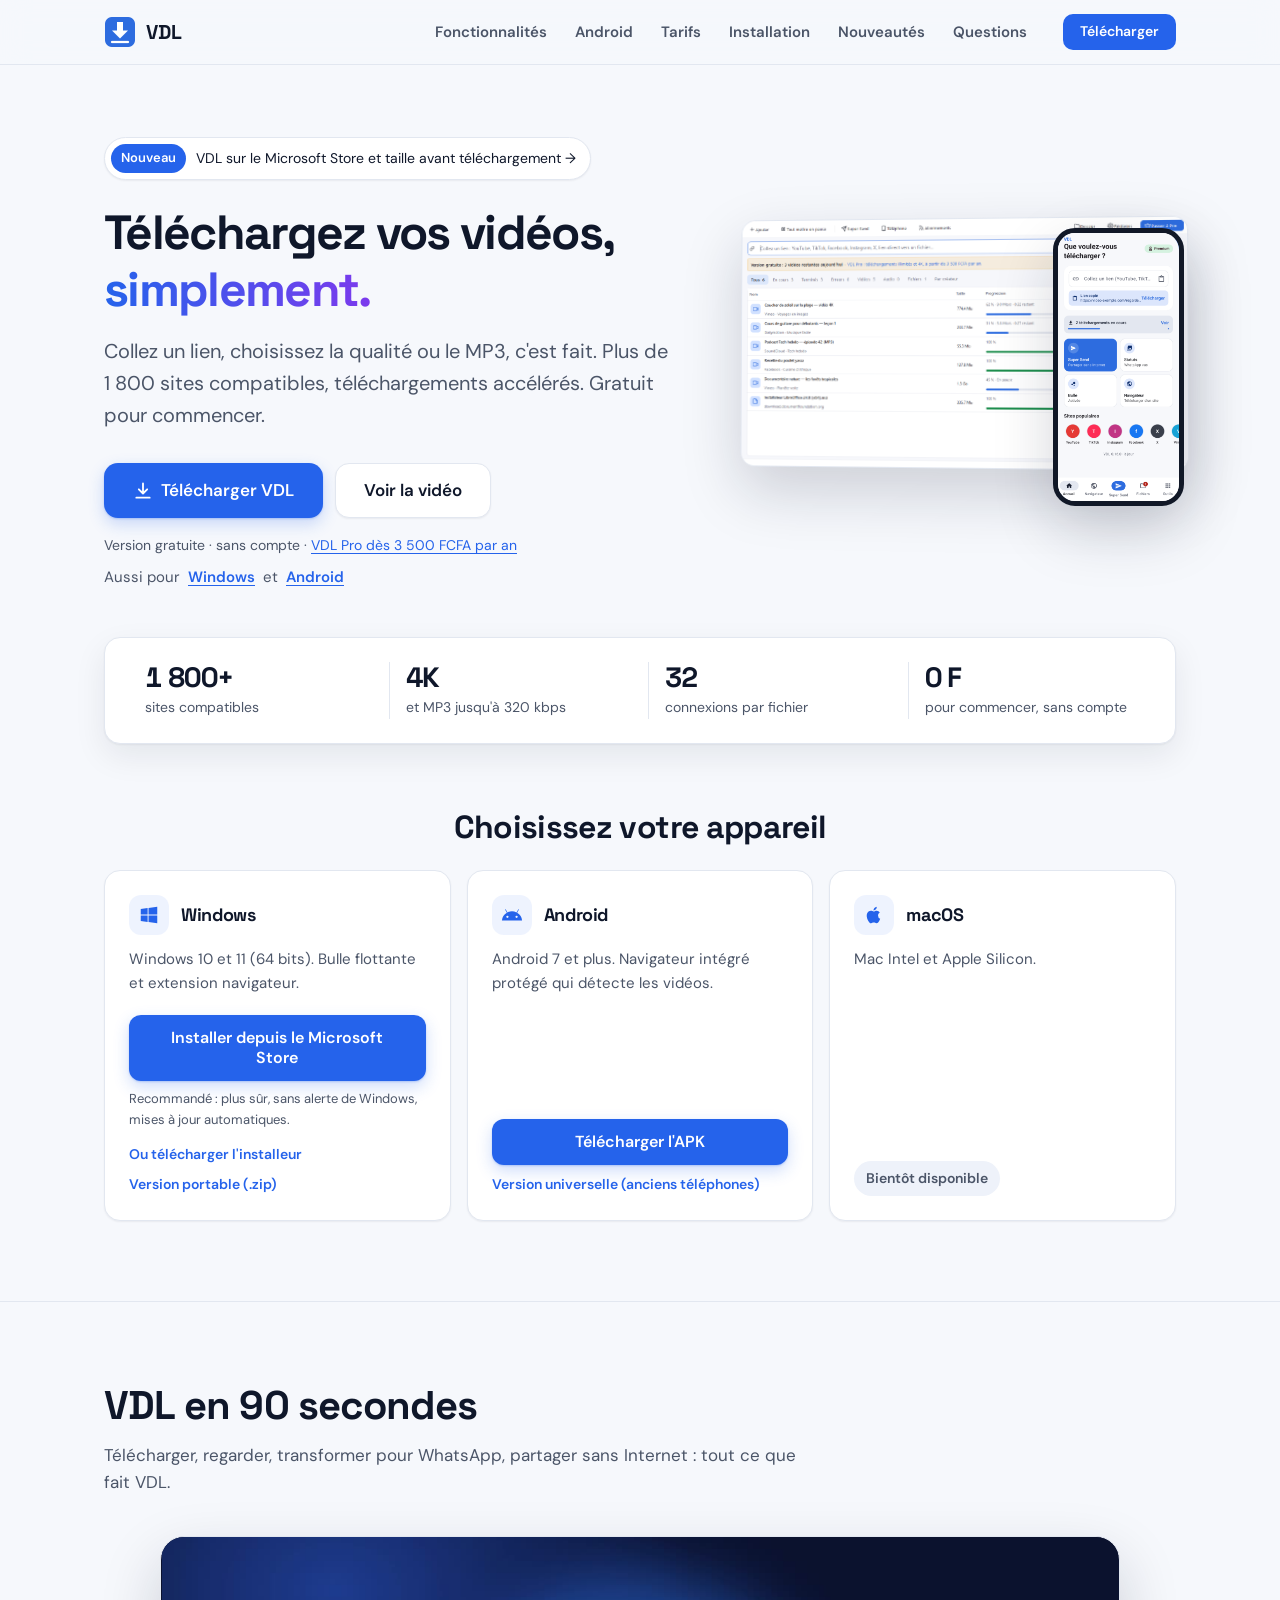
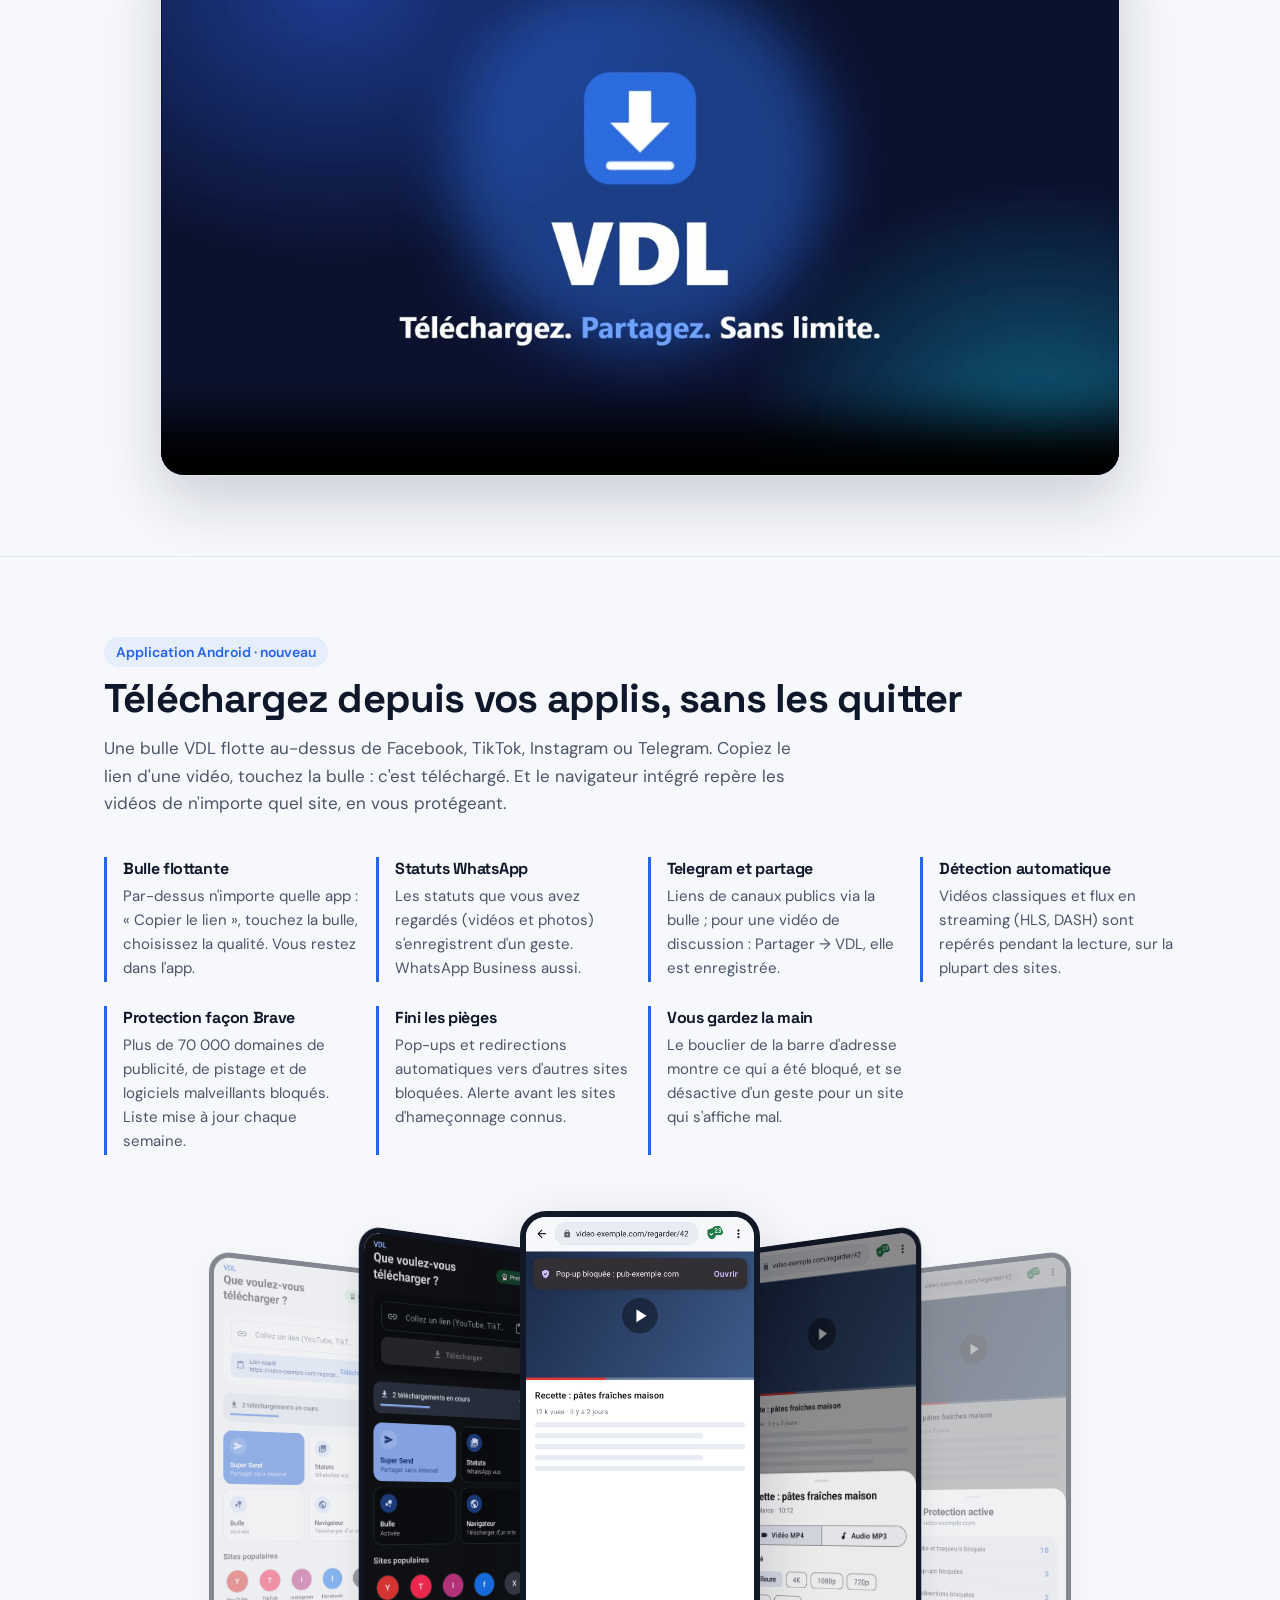
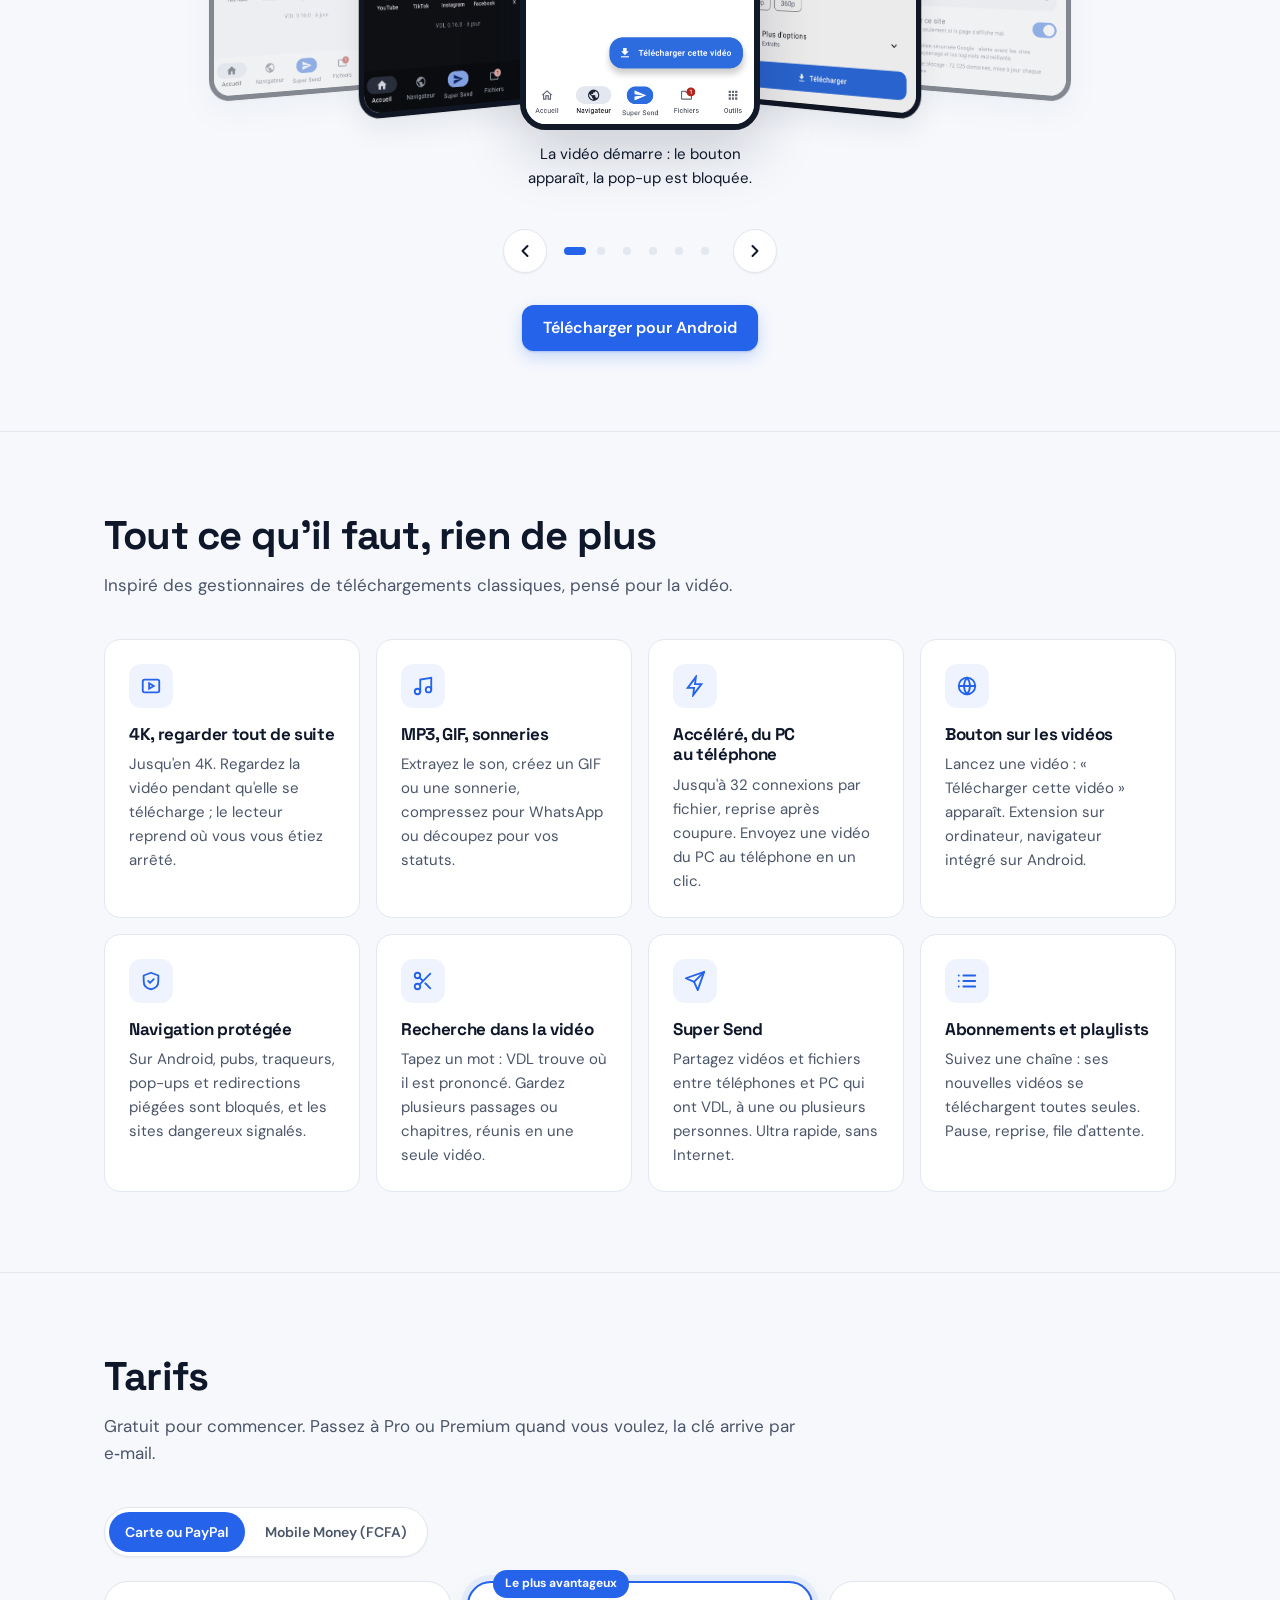
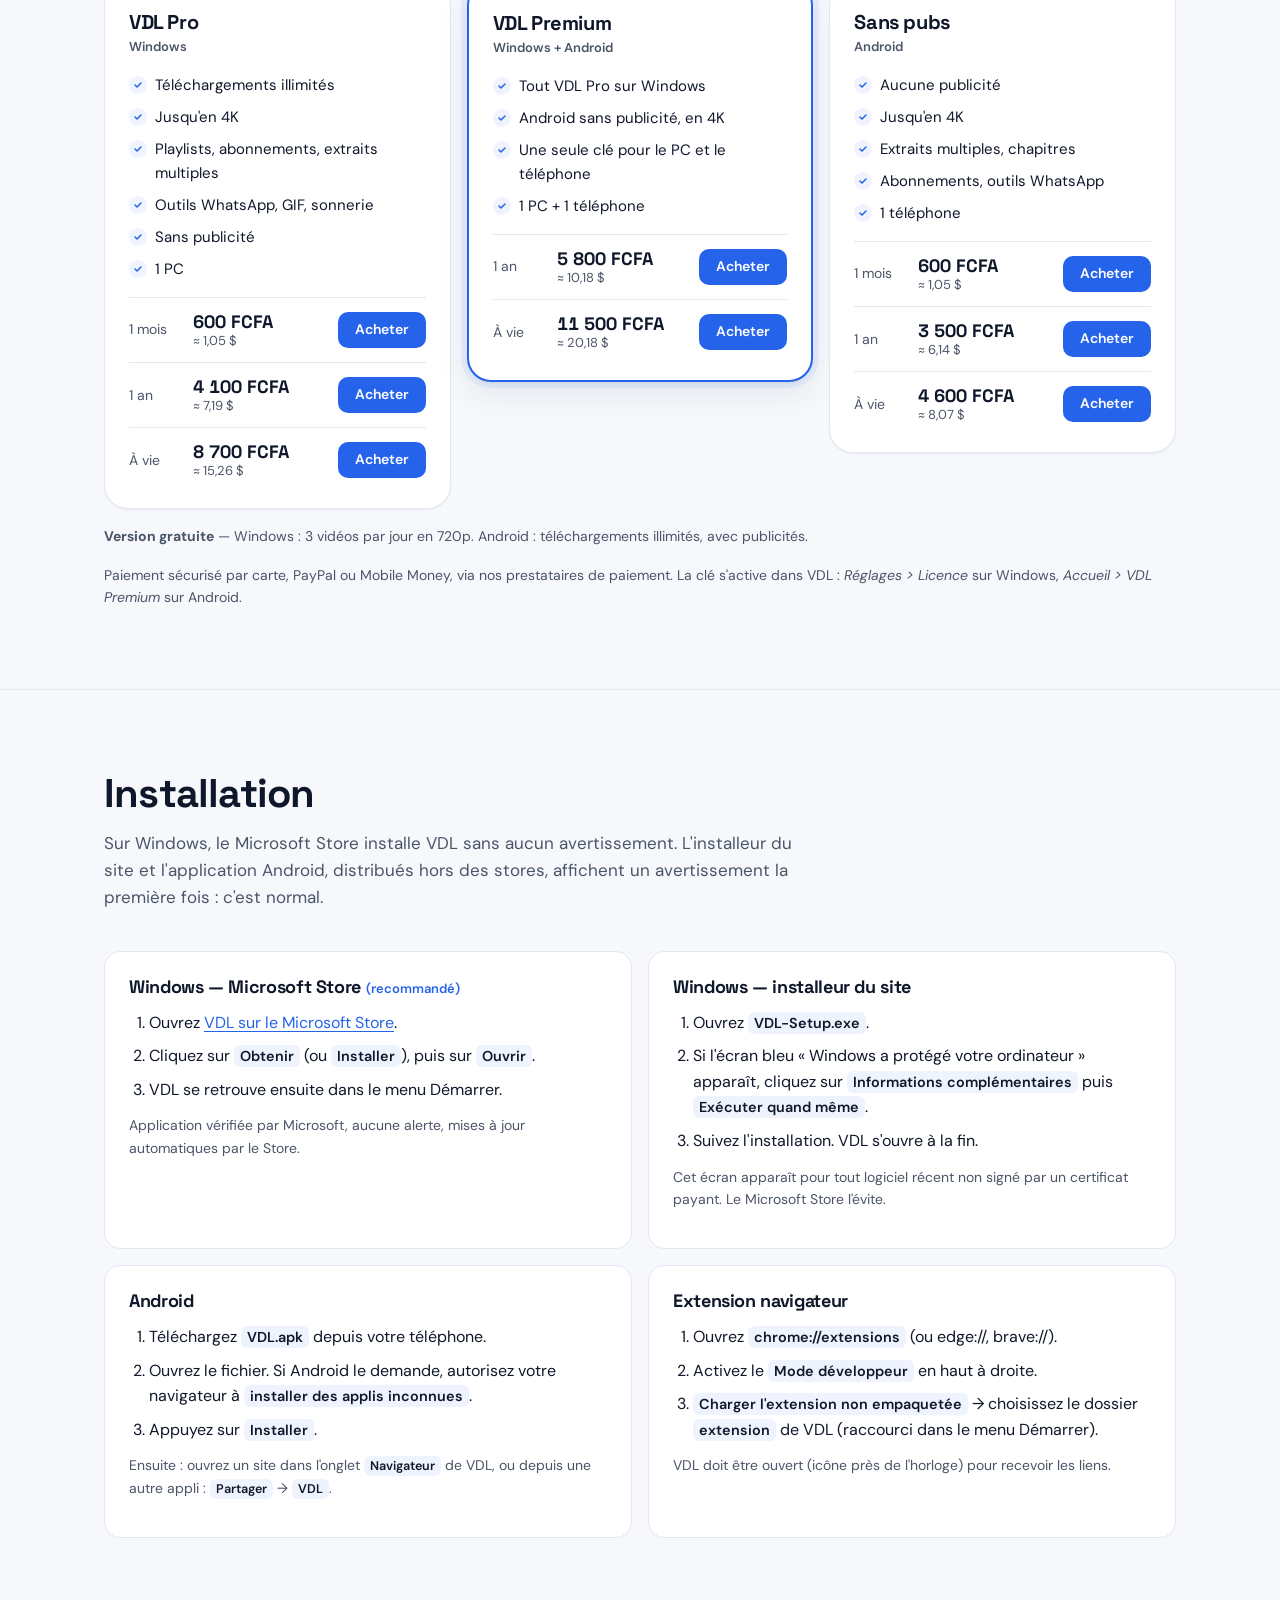
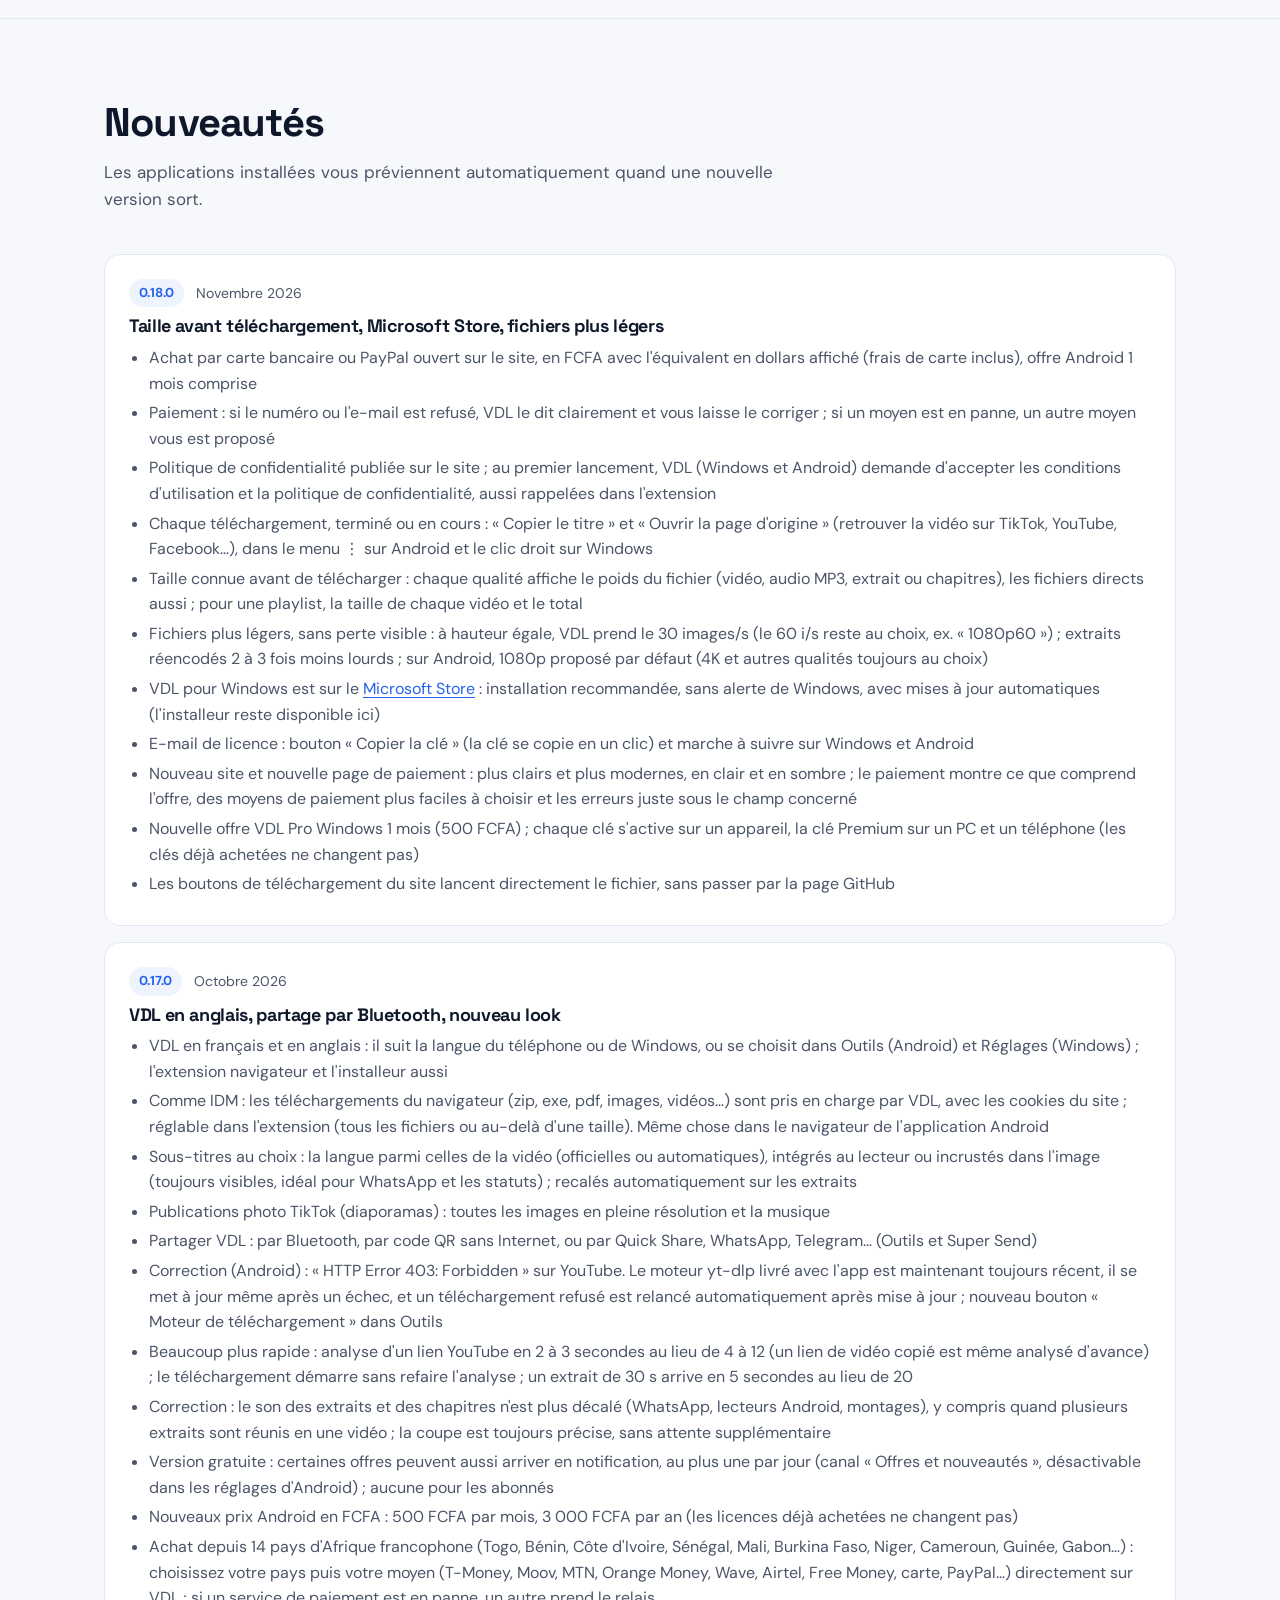
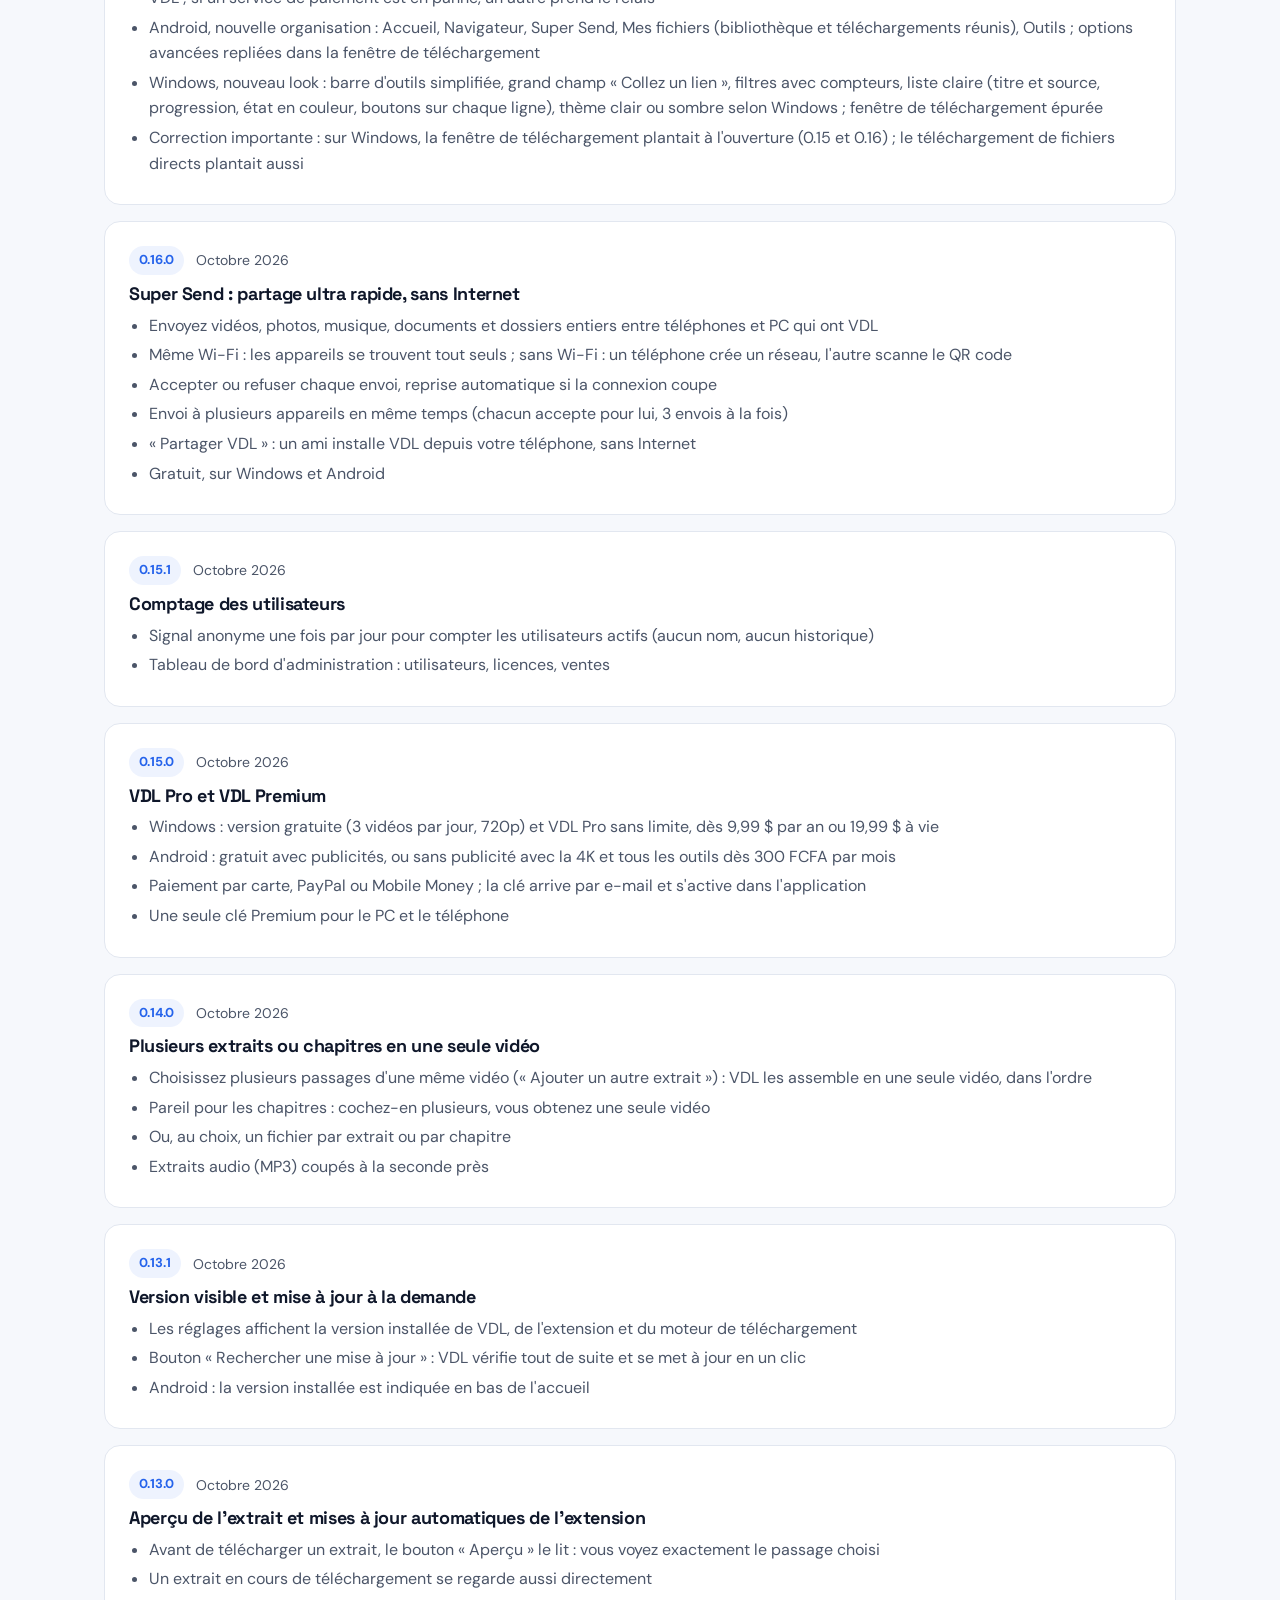
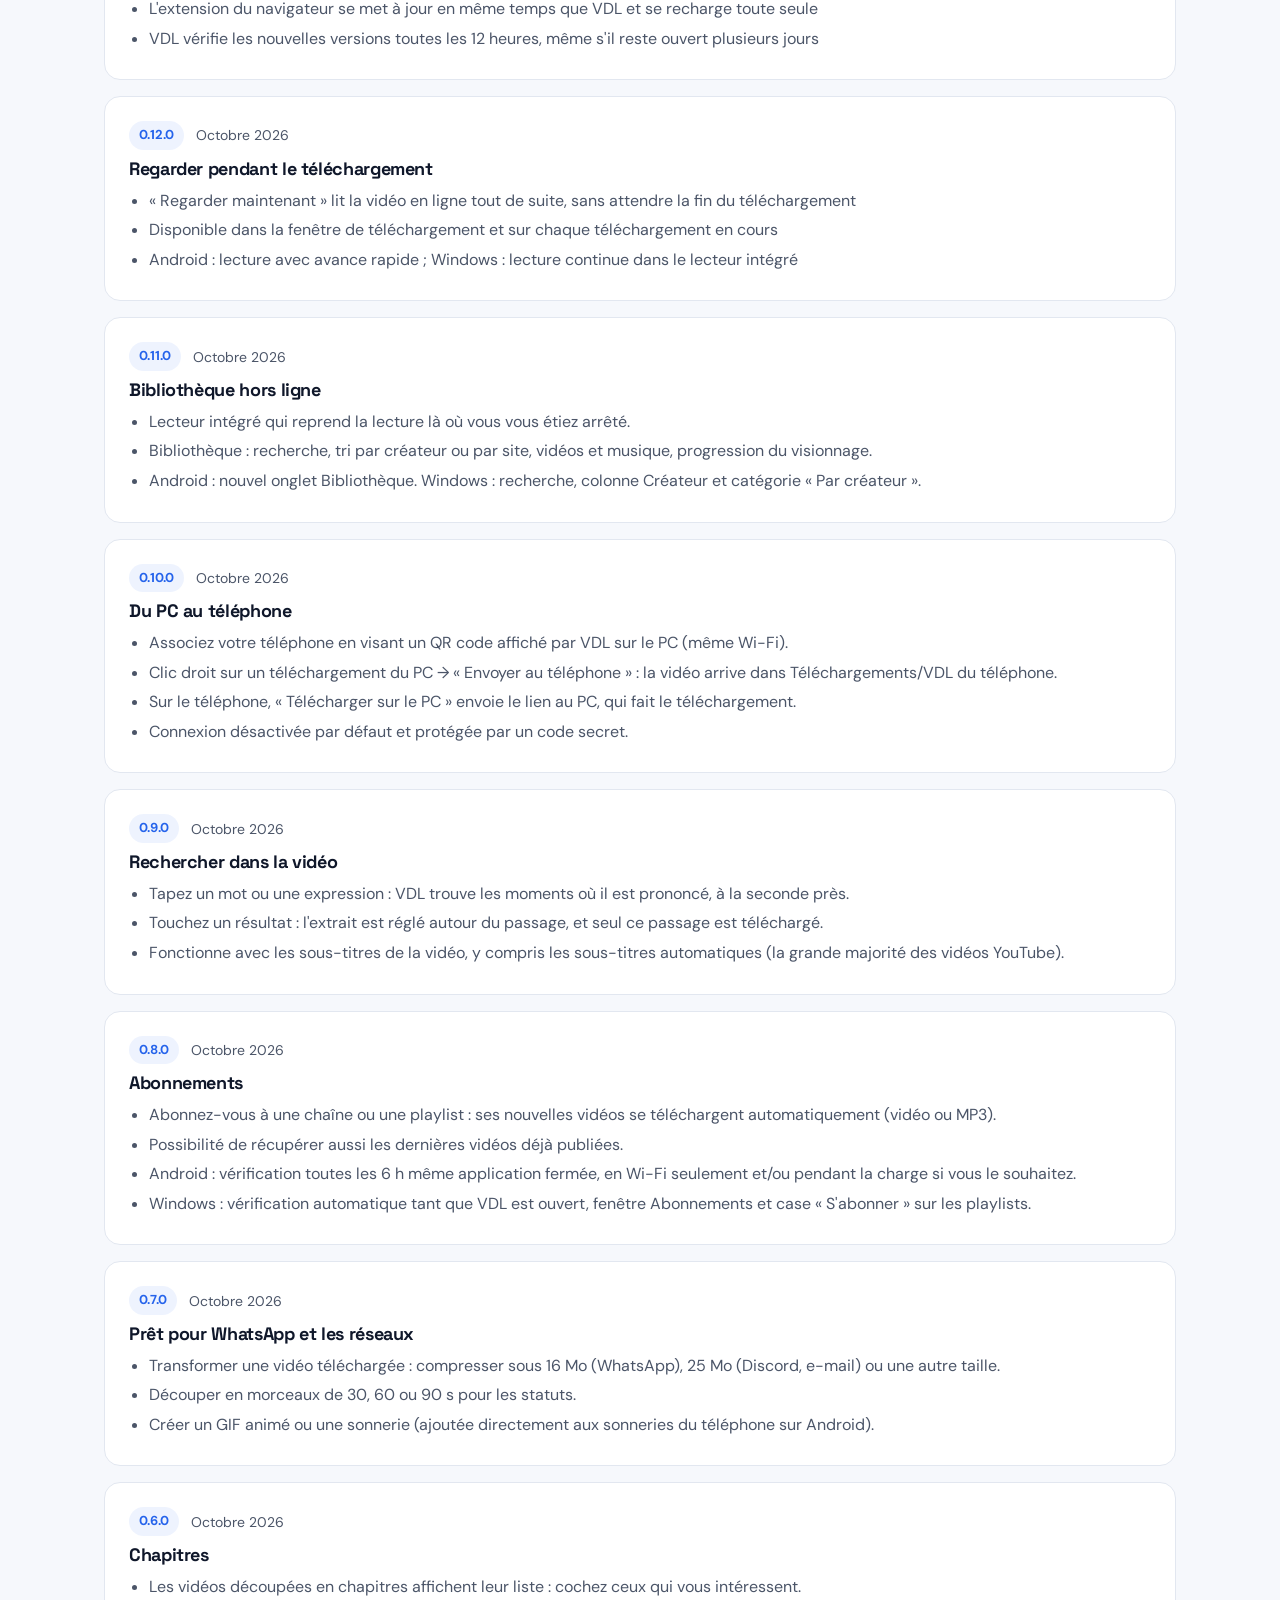
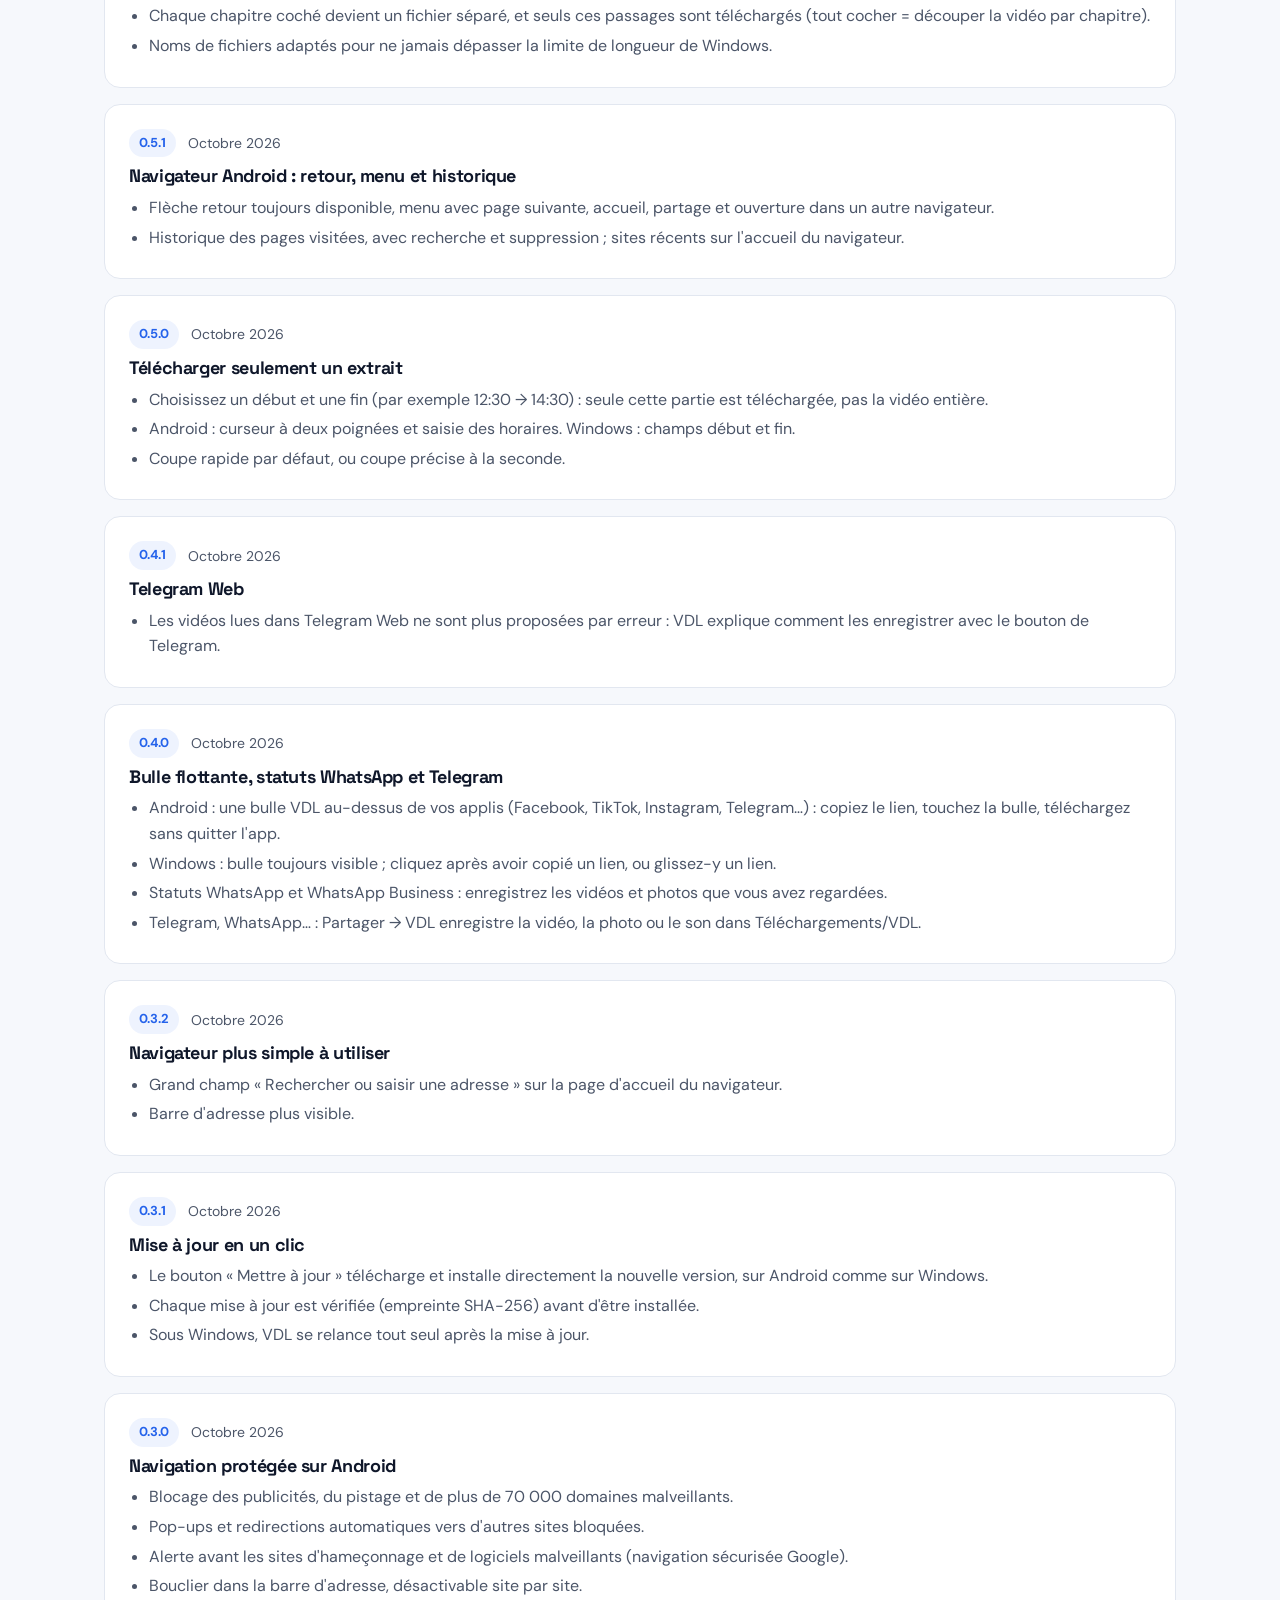
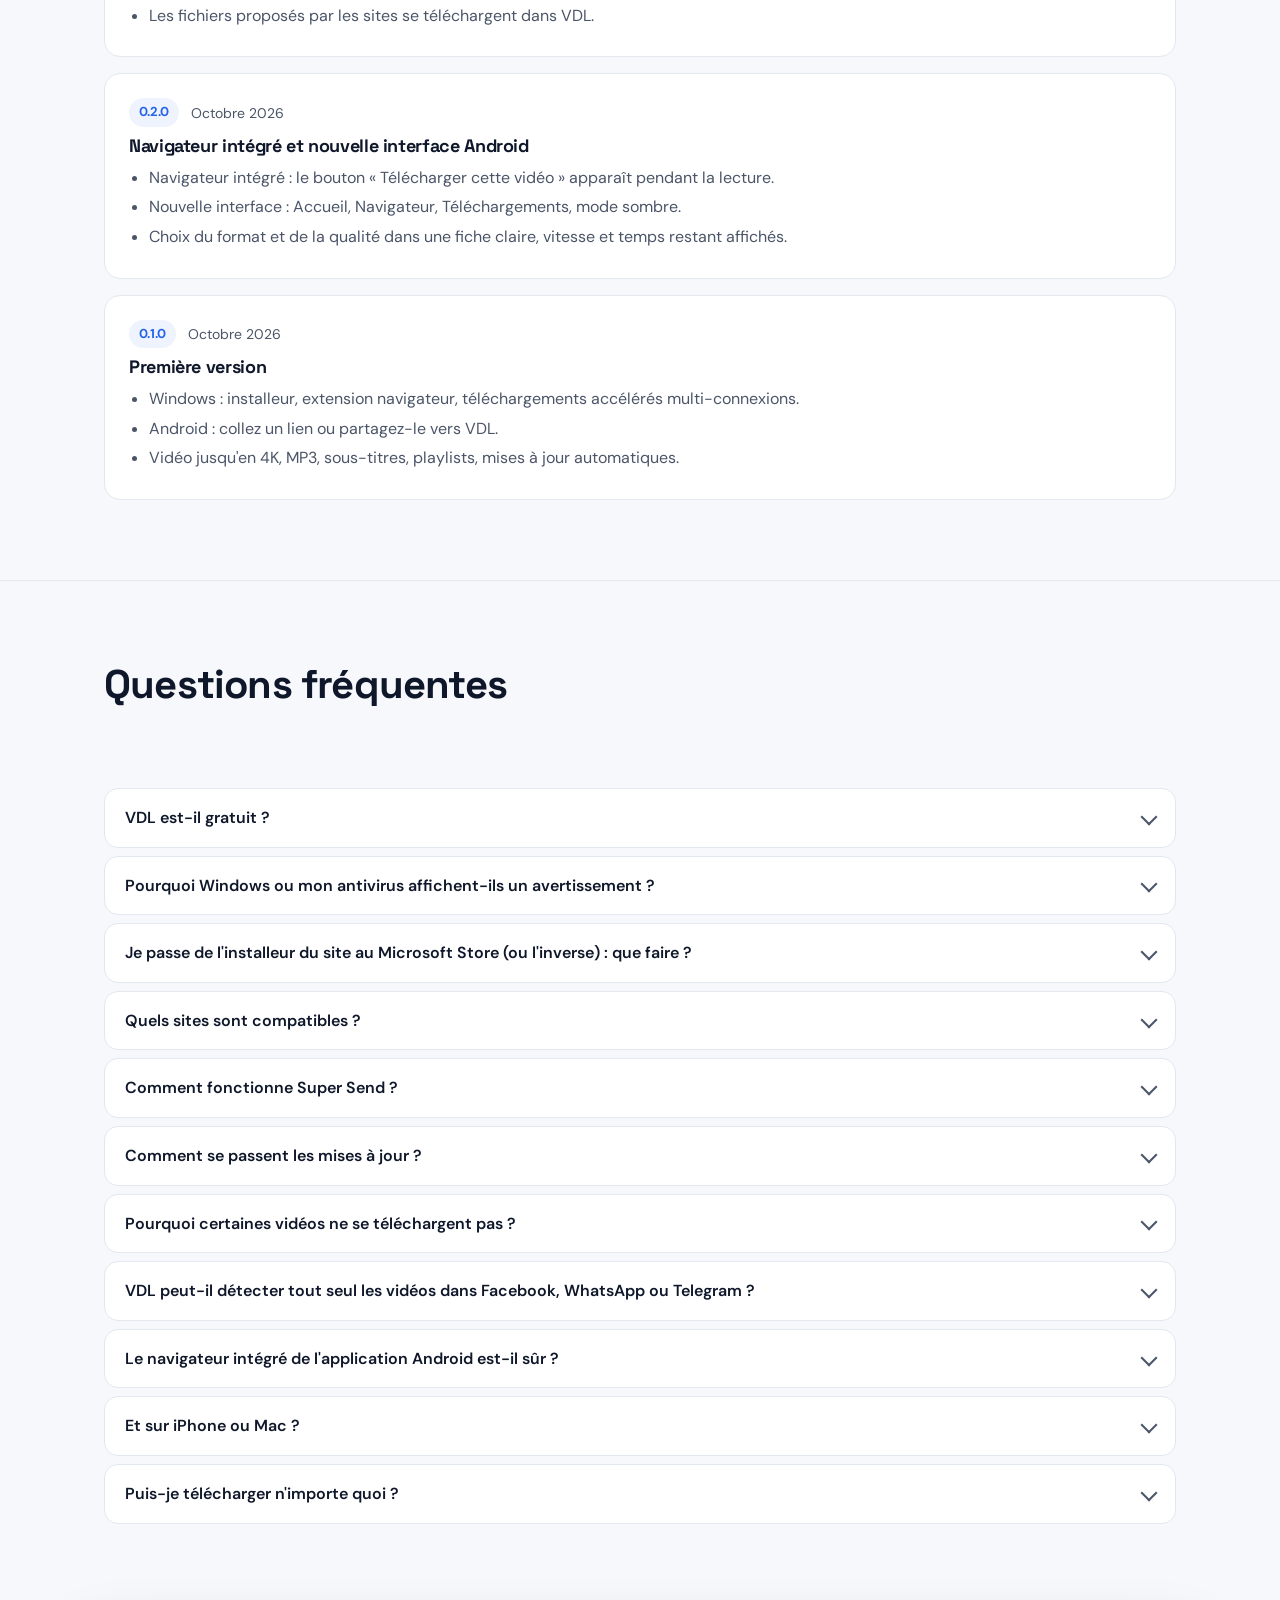
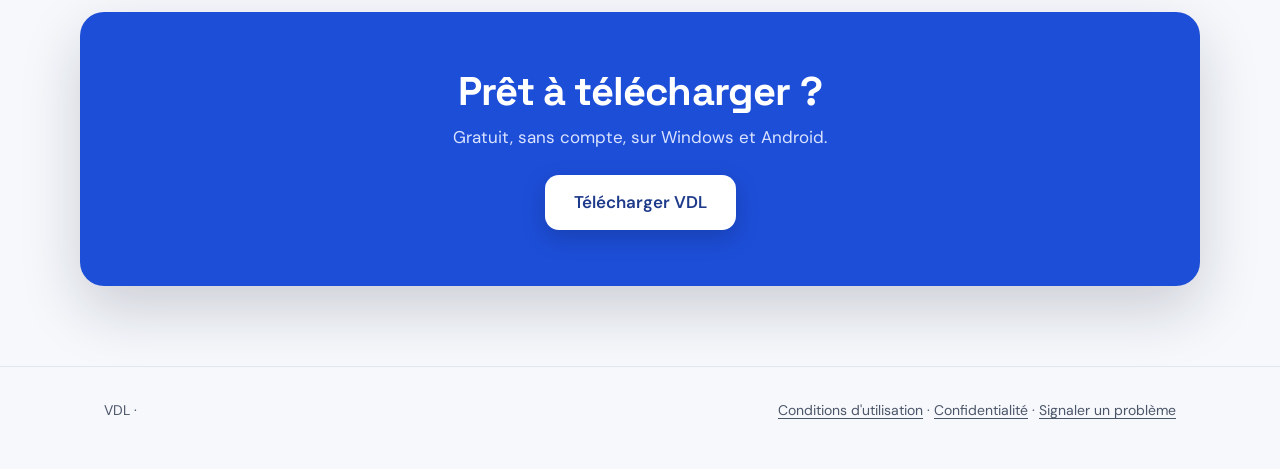
==== commit a7697310: "Site josiasapelete/vdl@a9b8437d21240a915da3cf23922e4b2e1515e6ec" ====
--- a/index.html
+++ b/index.html
@@ -4,67 +4,100 @@
   <meta charset="utf-8">
   <meta name="viewport" content="width=device-width, initial-scale=1">
   <title>VDL — Gestionnaire de téléchargements</title>
-  <meta name="description" content="VDL télécharge vidéos, musiques et fichiers depuis plus de 1 800 sites. Gratuit, pour Windows et Android.">
+  <meta name="description" content="VDL télécharge vidéos, musiques et fichiers depuis plus de 1&nbsp;800 sites. Gratuit, pour Windows et Android.">
   <meta property="og:title" content="VDL — Gestionnaire de téléchargements">
   <meta property="og:description" content="Vidéos, musiques et fichiers : collez un lien, choisissez la qualité, c'est téléchargé.">
   <meta property="og:image" content="https://vdl.jakdev.space/assets/icon.png">
   <meta property="og:url" content="https://vdl.jakdev.space/">
   <link rel="canonical" href="https://vdl.jakdev.space/">
   <link rel="icon" href="assets/icon.png">
+  <link rel="preconnect" href="https://fonts.googleapis.com">
+  <link rel="preconnect" href="https://fonts.gstatic.com" crossorigin>
+  <link rel="stylesheet" href="https://fonts.googleapis.com/css2?family=DM+Sans:opsz,wght@9..40,400;9..40,600&family=Space+Grotesk:wght@600;700&display=swap">
   <link rel="stylesheet" href="style.css">
 </head>
 <body>
-  <header>
+  <a class="skip" href="#contenu">Aller au contenu</a>
+  <header class="site-header">
     <div class="wrap">
-      <a class="brand" href="#"><img src="assets/icon.png" alt="">VDL</a>
-      <nav>
+      <a class="brand" href="#"><img src="assets/icon.png" alt="" width="32" height="32">VDL</a>
+      <nav aria-label="Sections">
+        <a href="#fonctionnalites">Fonctionnalités</a>
         <a href="#android">Android</a>
-        <a href="#fonctionnalites">Fonctionnalités</a>
         <a href="#tarifs">Tarifs</a>
         <a href="#installation">Installation</a>
         <a href="#nouveautes">Nouveautés</a>
         <a href="#faq">Questions</a>
       </nav>
+      <a class="btn btn-sm header-cta" href="#telecharger">Télécharger</a>
     </div>
   </header>
 
-  <main>
-    <div class="wrap hero">
-      <a class="new-badge" href="#nouveautes"><span>Nouveau</span> VDL en anglais et partage par Bluetooth →</a>
-      <h1>Téléchargez vos vidéos,<br>simplement.</h1>
-      <p class="lead">Collez un lien, choisissez la qualité ou le MP3, c'est fait.
-        Plus de 1 800 sites compatibles, téléchargements accélérés. Gratuit pour commencer.</p>
-      <a id="main-dl" class="btn" href="#telecharger">
-        <svg viewBox="0 0 24 24" fill="none" stroke="currentColor" stroke-width="2.2" stroke-linecap="round" stroke-linejoin="round"><path d="M12 3v12m0 0-5-5m5 5 5-5M4 20h16"/></svg>
-        <span id="main-label">Télécharger VDL</span>
-      </a>
-      <div class="meta" id="main-meta">Version gratuite · sans compte · <a href="#tarifs">VDL Pro dès 9,99 $/an</a></div>
-      <div class="others" id="others"></div>
+  <main id="contenu">
+    <div class="hero-bg">
+      <div class="wrap hero">
+        <div class="hero-text">
+          <a class="new-badge" href="#nouveautes"><span>Nouveau</span> VDL sur le Microsoft Store et taille avant téléchargement →</a>
+          <h1>Téléchargez vos vidéos, <br><span class="grad">simplement.</span></h1>
+          <p class="lead">Collez un lien, choisissez la qualité ou le MP3, c'est fait.
+            Plus de 1&nbsp;800 sites compatibles, téléchargements accélérés. Gratuit pour commencer.</p>
+          <div class="hero-actions">
+            <a id="main-dl" class="btn btn-lg" href="#telecharger">
+              <svg viewBox="0 0 24 24" fill="none" stroke="currentColor" stroke-width="2.2" stroke-linecap="round" stroke-linejoin="round" aria-hidden="true"><path d="M12 3v12m0 0-5-5m5 5 5-5M4 20h16"/></svg>
+              <span id="main-label">Télécharger VDL</span>
+            </a>
+            <a class="btn btn-ghost btn-lg" href="#video">Voir la vidéo</a>
+          </div>
+          <div class="meta" id="main-meta">Version gratuite · sans compte · <a href="#tarifs">VDL Pro dès 3&nbsp;500 FCFA par an</a></div>
+          <div class="others" id="others"></div>
+        </div>
+        <div class="hero-visual" aria-hidden="true">
+          <img class="shot-desktop" src="assets/screens/windows.png" alt="" width="1366" height="768" fetchpriority="high">
+          <img class="shot-phone" src="assets/screens/accueil.png" alt="" width="450" height="1000">
+        </div>
+      </div>
+      <div class="wrap">
+        <ul class="stats" aria-label="VDL en chiffres">
+          <li><b>1&nbsp;800+</b><span>sites compatibles</span></li>
+          <li><b>4K</b><span>et MP3 jusqu'à 320 kbps</span></li>
+          <li><b>32</b><span>connexions par fichier</span></li>
+          <li><b>0 F</b><span>pour commencer, sans compte</span></li>
+        </ul>
+      </div>
     </div>
 
     <div class="wrap" id="telecharger">
+      <h2 class="section-title">Choisissez votre appareil</h2>
       <div class="platforms">
         <div class="platform" data-os="windows">
-          <h3>Windows</h3>
+          <div class="platform-head">
+            <span class="os-ico"><svg viewBox="0 0 24 24" aria-hidden="true"><path fill="currentColor" d="M3 5.5 10.5 4.4v7.1H3zm8.5-1.2L21 3v8.5h-9.5zM3 12.5h7.5v7.1L3 18.5zm8.5 0H21V21l-9.5-1.3z"/></svg></span>
+            <h3>Windows</h3>
+          </div>
           <p>Windows 10 et 11 (64 bits). Bulle flottante et extension navigateur.</p>
-          <a class="dl" data-asset="setup" href="#">Télécharger l'installeur</a>
-          <a class="dl" data-asset="portable" href="#" style="font-weight:400;font-size:14px">Version portable (.zip)</a>
+          <a class="btn btn-block" data-store href="https://apps.microsoft.com/detail/9P6W371TDKML" target="_blank" rel="noopener">
+            Installer depuis le Microsoft Store
+          </a>
+          <span class="store-why">Recommandé : plus sûr, sans alerte de Windows, mises à jour automatiques.</span>
+          <a class="link" data-asset="setup" href="#">Ou télécharger l'installeur</a>
+          <a class="link" data-asset="portable" href="#">Version portable (.zip)</a>
         </div>
         <div class="platform" data-os="android">
-          <h3>Android</h3>
+          <div class="platform-head">
+            <span class="os-ico"><svg viewBox="0 0 24 24" aria-hidden="true"><path fill="currentColor" d="M17.6 9.48 19.44 6.3a.38.38 0 0 0-.66-.38l-1.86 3.22a11.4 11.4 0 0 0-9.84 0L5.22 5.92a.38.38 0 0 0-.66.38L6.4 9.48A10.8 10.8 0 0 0 1 18h22a10.8 10.8 0 0 0-5.4-8.52M7 15.25a1.25 1.25 0 1 1 0-2.5 1.25 1.25 0 0 1 0 2.5m10 0a1.25 1.25 0 1 1 0-2.5 1.25 1.25 0 0 1 0 2.5"/></svg></span>
+            <h3>Android</h3>
+          </div>
           <p>Android 7 et plus. Navigateur intégré protégé qui détecte les vidéos.</p>
-          <a class="dl" data-asset="apk" href="#">Télécharger l'APK</a>
-          <a class="dl" data-asset="apk_universal" href="#" style="font-weight:400;font-size:14px">Version universelle (anciens téléphones)</a>
+          <a class="btn btn-block" data-asset="apk" href="#">Télécharger l'APK</a>
+          <a class="link" data-asset="apk_universal" href="#">Version universelle (anciens téléphones)</a>
         </div>
         <div class="platform" data-os="mac">
-          <h3>macOS</h3>
+          <div class="platform-head">
+            <span class="os-ico"><svg viewBox="0 0 24 24" aria-hidden="true"><path fill="currentColor" d="M16.37 12.6c-.02-2.3 1.88-3.4 1.96-3.46a4.2 4.2 0 0 0-3.3-1.8c-1.4-.14-2.75.83-3.46.83-.72 0-1.82-.81-3-.79a4.4 4.4 0 0 0-3.72 2.27c-1.6 2.77-.41 6.86 1.14 9.1.76 1.1 1.66 2.33 2.84 2.29 1.14-.05 1.57-.74 2.95-.74 1.37 0 1.76.74 2.96.71 1.23-.02 2-1.11 2.75-2.22a9.7 9.7 0 0 0 1.25-2.57 3.97 3.97 0 0 1-2.37-3.62M14.1 5.85A3.9 3.9 0 0 0 15 3a4 4 0 0 0-2.6 1.34 3.7 3.7 0 0 0-.93 2.73 3.3 3.3 0 0 0 2.63-1.22"/></svg></span>
+            <h3>macOS</h3>
+          </div>
           <p>Mac Intel et Apple Silicon.</p>
           <span class="soon">Bientôt disponible</span>
-        </div>
-        <div class="platform" data-os="ios">
-          <h3>iPhone / iPad</h3>
-          <p>Apple n'autorise pas l'installation d'apps hors App Store.</p>
-          <span class="soon">Pas encore disponible</span>
         </div>
       </div>
     </div>
@@ -107,7 +140,7 @@
           </div>
           <div class="point">
             <h3>Protection façon Brave</h3>
-            <p>Plus de 70 000 domaines de publicité, de pistage et de logiciels malveillants bloqués. Liste mise à jour chaque semaine.</p>
+            <p>Plus de 70&nbsp;000 domaines de publicité, de pistage et de logiciels malveillants bloqués. Liste mise à jour chaque semaine.</p>
           </div>
           <div class="point">
             <h3>Fini les pièges</h3>
@@ -119,7 +152,8 @@
           </div>
         </div>
 
-        <div class="phones">
+        <div class="carousel" id="phones-carousel" role="region" aria-roledescription="carrousel" aria-label="Captures de l'application Android">
+        <div class="phones" aria-live="polite">
           <figure class="phone">
             <img src="assets/screens/navigateur.png" alt="Navigateur de VDL : vidéo en cours, bouton Télécharger cette vidéo et pop-up bloquée" loading="lazy" width="450" height="1000">
             <figcaption>La vidéo démarre : le bouton apparaît, la pop-up est bloquée.</figcaption>
@@ -140,6 +174,20 @@
             <img src="assets/screens/accueil.png" alt="Accueil de VDL : coller un lien, lien copié détecté, sites populaires" loading="lazy" width="450" height="1000">
             <figcaption>Ou collez simplement un lien.</figcaption>
           </figure>
+          <figure class="phone">
+            <img src="assets/screens/accueil-sombre.png" alt="Accueil de VDL en thème sombre" loading="lazy" width="450" height="1000">
+            <figcaption>En clair ou en sombre, comme votre téléphone.</figcaption>
+          </figure>
+        </div>
+        <div class="carousel-controls" hidden>
+          <button type="button" class="car-btn" data-dir="-1" aria-label="Capture précédente">
+            <svg viewBox="0 0 24 24" fill="none" stroke="currentColor" stroke-width="2.4" stroke-linecap="round" stroke-linejoin="round" aria-hidden="true"><path d="m15 18-6-6 6-6"/></svg>
+          </button>
+          <div class="car-dots" role="group" aria-label="Choisir une capture"></div>
+          <button type="button" class="car-btn" data-dir="1" aria-label="Capture suivante">
+            <svg viewBox="0 0 24 24" fill="none" stroke="currentColor" stroke-width="2.4" stroke-linecap="round" stroke-linejoin="round" aria-hidden="true"><path d="m9 18 6-6-6-6"/></svg>
+          </button>
+        </div>
         </div>
         <p class="center"><a class="btn" data-asset="apk" href="#">Télécharger pour Android</a></p>
       </div>
@@ -197,20 +245,24 @@
     <section id="tarifs">
       <div class="wrap">
         <h2>Tarifs</h2>
-        <p class="sub">Gratuit pour commencer. Passez à Pro ou Premium quand vous voulez, la clé arrive par e-mail.</p>
+        <p class="sub">Gratuit pour commencer. Passez à Pro ou Premium quand vous voulez, la clé arrive par e&#8209;mail.</p>
         <div class="pay-toggle" role="tablist">
-          <button class="on" data-pay="card" role="tab">Carte ou PayPal (USD)</button>
+          <button class="on" data-pay="card" role="tab">Carte ou PayPal</button>
           <button data-pay="mm" role="tab">Mobile Money (FCFA)</button>
         </div>
         <div class="plans">
           <div class="plan">
             <h3>VDL Pro <small>Windows</small></h3>
-            <ul><li>Téléchargements illimités</li><li>Jusqu'en 4K</li><li>Playlists, abonnements, extraits multiples</li><li>Outils WhatsApp, GIF, sonnerie</li><li>Sans publicité</li></ul>
-            <div class="price-row" data-plan="windows_1y" data-usd="9,99 $" data-xof="3 500 FCFA">
+            <ul><li>Téléchargements illimités</li><li>Jusqu'en 4K</li><li>Playlists, abonnements, extraits multiples</li><li>Outils WhatsApp, GIF, sonnerie</li><li>Sans publicité</li><li>1 PC</li></ul>
+            <div class="price-row" data-plan="windows_1m" data-card="600 FCFA" data-usd="≈ 1,05 $" data-xof="500 FCFA">
+              <span class="dur">1 mois</span><span class="amount"></span>
+              <a class="btn small buy" href="#">Acheter</a>
+            </div>
+            <div class="price-row" data-plan="windows_1y" data-card="4&nbsp;100 FCFA" data-usd="≈ 7,19 $" data-xof="3&nbsp;500 FCFA">
               <span class="dur">1 an</span><span class="amount"></span>
               <a class="btn small buy" href="#">Acheter</a>
             </div>
-            <div class="price-row" data-plan="windows_life" data-usd="19,99 $" data-xof="7 500 FCFA">
+            <div class="price-row" data-plan="windows_life" data-card="8&nbsp;700 FCFA" data-usd="≈ 15,26 $" data-xof="7&nbsp;500 FCFA">
               <span class="dur">À vie</span><span class="amount"></span>
               <a class="btn small buy" href="#">Acheter</a>
             </div>
@@ -218,28 +270,28 @@
           <div class="plan featured">
             <span class="tag-best">Le plus avantageux</span>
             <h3>VDL Premium <small>Windows + Android</small></h3>
-            <ul><li>Tout VDL Pro sur Windows</li><li>Android sans publicité, en 4K</li><li>Une seule clé pour le PC et le téléphone</li><li>Jusqu'à 3 appareils</li></ul>
-            <div class="price-row" data-plan="premium_1y" data-usd="12,99 $" data-xof="5 000 FCFA">
+            <ul><li>Tout VDL Pro sur Windows</li><li>Android sans publicité, en 4K</li><li>Une seule clé pour le PC et le téléphone</li><li>1 PC + 1 téléphone</li></ul>
+            <div class="price-row" data-plan="premium_1y" data-card="5&nbsp;800 FCFA" data-usd="≈ 10,18 $" data-xof="5&nbsp;000 FCFA">
               <span class="dur">1 an</span><span class="amount"></span>
               <a class="btn small buy" href="#">Acheter</a>
             </div>
-            <div class="price-row" data-plan="premium_life" data-usd="24,99 $" data-xof="10 000 FCFA">
+            <div class="price-row" data-plan="premium_life" data-card="11&nbsp;500 FCFA" data-usd="≈ 20,18 $" data-xof="10&nbsp;000 FCFA">
               <span class="dur">À vie</span><span class="amount"></span>
               <a class="btn small buy" href="#">Acheter</a>
             </div>
           </div>
           <div class="plan">
             <h3>Sans pubs <small>Android</small></h3>
-            <ul><li>Aucune publicité</li><li>Jusqu'en 4K</li><li>Extraits multiples, chapitres</li><li>Abonnements, outils WhatsApp</li></ul>
-            <div class="price-row mm-only" data-plan="android_1m" data-xof="500 FCFA">
+            <ul><li>Aucune publicité</li><li>Jusqu'en 4K</li><li>Extraits multiples, chapitres</li><li>Abonnements, outils WhatsApp</li><li>1 téléphone</li></ul>
+            <div class="price-row" data-plan="android_1m" data-card="600 FCFA" data-usd="≈ 1,05 $" data-xof="500 FCFA">
               <span class="dur">1 mois</span><span class="amount"></span>
               <a class="btn small buy" href="#">Acheter</a>
             </div>
-            <div class="price-row" data-plan="android_1y" data-usd="4,99 $" data-xof="3 000 FCFA">
+            <div class="price-row" data-plan="android_1y" data-card="3&nbsp;500 FCFA" data-usd="≈ 6,14 $" data-xof="3&nbsp;000 FCFA">
               <span class="dur">1 an</span><span class="amount"></span>
               <a class="btn small buy" href="#">Acheter</a>
             </div>
-            <div class="price-row" data-plan="android_life" data-usd="9,99 $" data-xof="4 000 FCFA">
+            <div class="price-row" data-plan="android_life" data-card="4&nbsp;600 FCFA" data-usd="≈ 8,07 $" data-xof="4&nbsp;000 FCFA">
               <span class="dur">À vie</span><span class="amount"></span>
               <a class="btn small buy" href="#">Acheter</a>
             </div>
@@ -253,16 +305,25 @@
     <section id="installation">
       <div class="wrap">
         <h2>Installation</h2>
-        <p class="sub">VDL n'est pas distribué par les stores : votre appareil affichera un avertissement la première fois. C'est normal.</p>
+        <p class="sub">Sur Windows, le Microsoft Store installe VDL sans aucun avertissement. L'installeur du site et l'application Android, distribués hors des stores, affichent un avertissement la première fois : c'est normal.</p>
         <div class="guides">
           <div class="guide">
-            <h3>Windows</h3>
+            <h3>Windows — Microsoft Store <small>(recommandé)</small></h3>
+            <ol>
+              <li>Ouvrez <a href="https://apps.microsoft.com/detail/9P6W371TDKML" target="_blank" rel="noopener">VDL sur le Microsoft Store</a>.</li>
+              <li>Cliquez sur <span class="ui">Obtenir</span> (ou <span class="ui">Installer</span>), puis sur <span class="ui">Ouvrir</span>.</li>
+              <li>VDL se retrouve ensuite dans le menu Démarrer.</li>
+            </ol>
+            <p class="note">Application vérifiée par Microsoft, aucune alerte, mises à jour automatiques par le Store.</p>
+          </div>
+          <div class="guide">
+            <h3>Windows — installeur du site</h3>
             <ol>
               <li>Ouvrez <span class="ui">VDL-Setup.exe</span>.</li>
               <li>Si l'écran bleu « Windows a protégé votre ordinateur » apparaît, cliquez sur <span class="ui">Informations complémentaires</span> puis <span class="ui">Exécuter quand même</span>.</li>
               <li>Suivez l'installation. VDL s'ouvre à la fin.</li>
             </ol>
-            <p class="note">Cet écran apparaît pour tout logiciel récent non signé par un certificat payant.</p>
+            <p class="note">Cet écran apparaît pour tout logiciel récent non signé par un certificat payant. Le Microsoft Store l'évite.</p>
           </div>
           <div class="guide">
             <h3>Android</h3>
@@ -291,6 +352,23 @@
         <h2>Nouveautés</h2>
         <p class="sub">Les applications installées vous préviennent automatiquement quand une nouvelle version sort.</p>
         <div class="changelog">
+          <article class="release">
+            <div class="release-head"><span class="tag">0.18.0</span><span class="date">Novembre 2026</span></div>
+            <h3>Taille avant téléchargement, Microsoft Store, fichiers plus légers</h3>
+            <ul>
+              <li>Achat par carte bancaire ou PayPal ouvert sur le site, en FCFA avec l&#x27;équivalent en dollars affiché (frais de carte inclus), offre Android 1 mois comprise</li>
+              <li>Paiement : si le numéro ou l&#x27;e-mail est refusé, VDL le dit clairement et vous laisse le corriger ; si un moyen est en panne, un autre moyen vous est proposé</li>
+              <li>Politique de confidentialité publiée sur le site ; au premier lancement, VDL (Windows et Android) demande d&#x27;accepter les conditions d&#x27;utilisation et la politique de confidentialité, aussi rappelées dans l&#x27;extension</li>
+              <li>Chaque téléchargement, terminé ou en cours : « Copier le titre » et « Ouvrir la page d&#x27;origine » (retrouver la vidéo sur TikTok, YouTube, Facebook…), dans le menu ⋮ sur Android et le clic droit sur Windows</li>
+              <li>Taille connue avant de télécharger : chaque qualité affiche le poids du fichier (vidéo, audio MP3, extrait ou chapitres), les fichiers directs aussi ; pour une playlist, la taille de chaque vidéo et le total</li>
+              <li>Fichiers plus légers, sans perte visible : à hauteur égale, VDL prend le 30 images/s (le 60 i/s reste au choix, ex. « 1080p60 ») ; extraits réencodés 2 à 3 fois moins lourds ; sur Android, 1080p proposé par défaut (4K et autres qualités toujours au choix)</li>
+              <li>VDL pour Windows est sur le <a href="https://apps.microsoft.com/detail/9P6W371TDKML" target="_blank" rel="noopener">Microsoft Store</a> : installation recommandée, sans alerte de Windows, avec mises à jour automatiques (l&#x27;installeur reste disponible ici)</li>
+              <li>E-mail de licence : bouton « Copier la clé » (la clé se copie en un clic) et marche à suivre sur Windows et Android</li>
+              <li>Nouveau site et nouvelle page de paiement : plus clairs et plus modernes, en clair et en sombre ; le paiement montre ce que comprend l&#x27;offre, des moyens de paiement plus faciles à choisir et les erreurs juste sous le champ concerné</li>
+              <li>Nouvelle offre VDL Pro Windows 1 mois (500 FCFA) ; chaque clé s&#x27;active sur un appareil, la clé Premium sur un PC et un téléphone (les clés déjà achetées ne changent pas)</li>
+              <li>Les boutons de téléchargement du site lancent directement le fichier, sans passer par la page GitHub</li>
+            </ul>
+          </article>
           <article class="release">
             <div class="release-head"><span class="tag">0.17.0</span><span class="date">Octobre 2026</span></div>
             <h3>VDL en anglais, partage par Bluetooth, nouveau look</h3>
@@ -304,10 +382,8 @@
               <li>Beaucoup plus rapide : analyse d&#x27;un lien YouTube en 2 à 3 secondes au lieu de 4 à 12 (un lien de vidéo copié est même analysé d&#x27;avance) ; le téléchargement démarre sans refaire l&#x27;analyse ; un extrait de 30 s arrive en 5 secondes au lieu de 20</li>
               <li>Correction : le son des extraits et des chapitres n&#x27;est plus décalé (WhatsApp, lecteurs Android, montages), y compris quand plusieurs extraits sont réunis en une vidéo ; la coupe est toujours précise, sans attente supplémentaire</li>
               <li>Version gratuite : certaines offres peuvent aussi arriver en notification, au plus une par jour (canal « Offres et nouveautés », désactivable dans les réglages d&#x27;Android) ; aucune pour les abonnés</li>
-              <li>Nouveaux prix Android en FCFA : 500 FCFA par mois, 3 000 FCFA par an (les licences déjà achetées ne changent pas)</li>
+              <li>Nouveaux prix Android en FCFA : 500 FCFA par mois, 3&nbsp;000 FCFA par an (les licences déjà achetées ne changent pas)</li>
               <li>Achat depuis 14 pays d&#x27;Afrique francophone (Togo, Bénin, Côte d&#x27;Ivoire, Sénégal, Mali, Burkina Faso, Niger, Cameroun, Guinée, Gabon…) : choisissez votre pays puis votre moyen (T-Money, Moov, MTN, Orange Money, Wave, Airtel, Free Money, carte, PayPal…) directement sur VDL ; si un service de paiement est en panne, un autre prend le relais</li>
-              <li>Achat par carte bancaire ou PayPal ouvert sur le site, au prix en dollars, encaissé en FCFA</li>
-              <li>Paiement : si le numéro ou l&#x27;e-mail est refusé, VDL le dit clairement et vous laisse le corriger ; si un moyen est en panne, un autre moyen vous est proposé</li>
               <li>Android, nouvelle organisation : Accueil, Navigateur, Super Send, Mes fichiers (bibliothèque et téléchargements réunis), Outils ; options avancées repliées dans la fenêtre de téléchargement</li>
               <li>Windows, nouveau look : barre d&#x27;outils simplifiée, grand champ « Collez un lien », filtres avec compteurs, liste claire (titre et source, progression, état en couleur, boutons sur chaque ligne), thème clair ou sombre selon Windows ; fenêtre de téléchargement épurée</li>
               <li>Correction importante : sur Windows, la fenêtre de téléchargement plantait à l&#x27;ouverture (0.15 et 0.16) ; le téléchargement de fichiers directs plantait aussi</li>
@@ -492,7 +568,7 @@
             <div class="release-head"><span class="tag">0.3.0</span><span class="date">Octobre 2026</span></div>
             <h3>Navigation protégée sur Android</h3>
             <ul>
-              <li>Blocage des publicités, du pistage et de plus de 70 000 domaines malveillants.</li>
+              <li>Blocage des publicités, du pistage et de plus de 70&nbsp;000 domaines malveillants.</li>
               <li>Pop-ups et redirections automatiques vers d'autres sites bloquées.</li>
               <li>Alerte avant les sites d'hameçonnage et de logiciels malveillants (navigation sécurisée Google).</li>
               <li>Bouclier dans la barre d'adresse, désactivable site par site.</li>
@@ -527,15 +603,21 @@
         <p class="sub">&nbsp;</p>
         <details>
           <summary>VDL est-il gratuit ?</summary>
-          <p>VDL est gratuit pour commencer, sans compte. Sur Windows, la version gratuite permet 3 vidéos par jour en 720p ; VDL Pro (9,99 $ par an ou 19,99 $ à vie) lève toutes les limites. Sur Android, les téléchargements sont illimités avec des publicités ; l'offre « Sans pubs » les retire et débloque la 4K et les outils avancés. <a href="#tarifs">Voir les tarifs</a>.</p>
+          <p>VDL est gratuit pour commencer, sans compte. Sur Windows, la version gratuite permet 3 vidéos par jour en 720p ; VDL Pro (3&nbsp;500 FCFA par an ou 7&nbsp;500 FCFA à vie, un peu plus par carte ou PayPal) lève toutes les limites. Sur Android, les téléchargements sont illimités avec des publicités ; l'offre « Sans pubs » les retire et débloque la 4K et les outils avancés. <a href="#tarifs">Voir les tarifs</a>.</p>
         </details>
         <details>
           <summary>Pourquoi Windows ou mon antivirus affichent-ils un avertissement ?</summary>
           <p>Les logiciels récents distribués hors des stores et sans certificat payant déclenchent cet avertissement, quel que soit leur contenu. VDL est construit automatiquement à partir de son code source public.</p>
+          <p>Pour l'éviter, installez VDL depuis le <a href="https://apps.microsoft.com/detail/9P6W371TDKML" target="_blank" rel="noopener">Microsoft Store</a> : l'application y est vérifiée par Microsoft, s'installe sans alerte et se met à jour automatiquement. C'est la méthode recommandée sur Windows.</p>
+        </details>
+        <details>
+          <summary>Je passe de l'installeur du site au Microsoft Store (ou l'inverse) : que faire ?</summary>
+          <p>Désinstallez d'abord l'ancienne version (<i>Paramètres &gt; Applications</i>), puis installez la nouvelle : deux VDL installés en même temps se gênent. Vos vidéos déjà téléchargées restent dans votre dossier Téléchargements. L'historique et les réglages ne sont pas repris : réactivez simplement votre clé dans <i>Réglages &gt; Licence</i>, elle ne compte pas comme un appareil de plus.</p>
+          <p>Avec la version du Microsoft Store, les mises à jour de VDL arrivent par le Store, quelques jours après le site.</p>
         </details>
         <details>
           <summary>Quels sites sont compatibles ?</summary>
-          <p>Plus de 1 800 sites de vidéo et de musique, ainsi que les liens directs vers des fichiers. L'extension (ordinateur) et le navigateur intégré (Android) détectent aussi les vidéos lues sur la plupart des autres sites.</p>
+          <p>Plus de 1&nbsp;800 sites de vidéo et de musique, ainsi que les liens directs vers des fichiers. L'extension (ordinateur) et le navigateur intégré (Android) détectent aussi les vidéos lues sur la plupart des autres sites.</p>
         </details>
         <details>
           <summary>Comment fonctionne Super Send ?</summary>
@@ -555,7 +637,7 @@
         </details>
         <details>
           <summary>Le navigateur intégré de l'application Android est-il sûr ?</summary>
-          <p>Il bloque les publicités, les traqueurs et plus de 70 000 domaines publicitaires ou malveillants (liste mise à jour chaque semaine), ainsi que les pop-ups et les redirections automatiques vers d'autres sites. La navigation sécurisée de Google vous avertit avant d'ouvrir un site d'hameçonnage ou de logiciel malveillant. Le bouclier dans la barre d'adresse montre ce qui a été bloqué sur la page.</p>
+          <p>Il bloque les publicités, les traqueurs et plus de 70&nbsp;000 domaines publicitaires ou malveillants (liste mise à jour chaque semaine), ainsi que les pop-ups et les redirections automatiques vers d'autres sites. La navigation sécurisée de Google vous avertit avant d'ouvrir un site d'hameçonnage ou de logiciel malveillant. Le bouclier dans la barre d'adresse montre ce qui a été bloqué sur la page.</p>
         </details>
         <details>
           <summary>Et sur iPhone ou Mac ?</summary>
@@ -563,17 +645,26 @@
         </details>
         <details>
           <summary>Puis-je télécharger n'importe quoi ?</summary>
-          <p>VDL est un outil. Vous êtes responsable de son usage : téléchargez uniquement des contenus dont vous avez le droit de faire une copie (vos propres vidéos, contenus libres de droits, usage autorisé par l'auteur ou par la loi). Voir les <a href="conditions.html">conditions d'utilisation</a>.</p>
-        </details>
+          <p>VDL est un outil. Vous êtes responsable de son usage : téléchargez uniquement des contenus dont vous avez le droit de faire une copie (vos propres vidéos, contenus libres de droits, usage autorisé par l'auteur ou par la loi). Voir les <a href="conditions.html">conditions d'utilisation</a> et la <a href="confidentialite.html">politique de confidentialité</a>.</p>
+        </details>
+      </div>
+    </section>
+
+    <section class="cta-band">
+      <div class="wrap">
+        <h2>Prêt à télécharger ?</h2>
+        <p>Gratuit, sans compte, sur Windows et Android.</p>
+        <a class="btn btn-lg btn-light" href="#telecharger">Télécharger VDL</a>
       </div>
     </section>
   </main>
 
-  <footer>
+  <footer class="site-footer">
     <div class="wrap">
       <span>VDL · <span id="version-footer"></span></span>
       <span>
         <a href="conditions.html">Conditions d'utilisation</a> ·
+        <a href="confidentialite.html">Confidentialité</a> ·
         <a id="contact-link" href="#">Signaler un problème</a>
       </span>
     </div>
--- a/style.css
+++ b/style.css
@@ -1,184 +1,356 @@
+/* VDL — feuille de style du site.
+   Jetons : couleurs, espacements (grille de 4/8), rayons, ombres. Clair par défaut, sombre selon le système. */
 :root {
-  --bg: #f7f8fb;
+  --bg: #f6f8fc;
   --surface: #ffffff;
-  --fg: #15171c;
-  --muted: #5d6270;
-  --line: #e4e6ec;
-  --accent: #2d6cdf;
+  --surface-2: #eef2fa;
+  --fg: #0f172a;
+  --muted: #4b5568;
+  --line: #e2e7f0;
+  --accent: #2563eb;
+  --accent-hover: #1d4ed8;
   --accent-ink: #ffffff;
-  --accent-soft: #2d6cdf14;
+  --accent-soft: #2563eb14;
+  --accent-2: #7c3aed;
+  --success: #15803d;
   --warn: #9a6200;
-  --radius: 14px;
-  --shadow: 0 1px 2px rgba(16, 24, 40, .05), 0 8px 24px rgba(16, 24, 40, .06);
+  --radius-sm: 10px;
+  --radius: 16px;
+  --radius-lg: 24px;
+  --shadow-sm: 0 1px 2px rgba(15, 23, 42, .06);
+  --shadow: 0 1px 2px rgba(15, 23, 42, .05), 0 12px 32px rgba(15, 23, 42, .08);
+  --shadow-lg: 0 24px 60px rgba(15, 23, 42, .18);
+  --font-body: "DM Sans", system-ui, -apple-system, "Segoe UI", Roboto, sans-serif;
+  --font-head: "Space Grotesk", var(--font-body);
+  --ease: cubic-bezier(.2, .7, .2, 1);
+  --header-h: 64px;
 }
 @media (prefers-color-scheme: dark) {
   :root {
-    --bg: #0f1115;
-    --surface: #171a21;
-    --fg: #eceef3;
-    --muted: #9aa0ad;
-    --line: #262a33;
-    --accent: #5b8ff0;
-    --accent-soft: #5b8ff01f;
+    --bg: #0b0f17;
+    --surface: #131a26;
+    --surface-2: #1a2232;
+    --fg: #e8ecf4;
+    --muted: #a3acbd;
+    --line: #253046;
+    --accent: #5b8def;
+    --accent-hover: #7aa3f3;
+    --accent-ink: #0b0f17;
+    --accent-soft: #5b8def22;
+    --accent-2: #a78bfa;
+    --success: #4ade80;
     --warn: #e3b25a;
-    --shadow: none;
+    --shadow-sm: none;
+    --shadow: 0 1px 0 rgba(255, 255, 255, .03), 0 12px 32px rgba(0, 0, 0, .35);
+    --shadow-lg: 0 24px 60px rgba(0, 0, 0, .55);
   }
 }
 
+/* ---------------------------------------------------------------- base */
 * { box-sizing: border-box; }
-html { scroll-behavior: smooth; }
+html { scroll-behavior: smooth; scroll-padding-top: calc(var(--header-h) + 16px); }
 body {
   margin: 0;
   background: var(--bg);
   color: var(--fg);
-  font: 16px/1.6 system-ui, -apple-system, "Segoe UI", Roboto, sans-serif;
+  font: 400 1rem/1.6 var(--font-body);
   -webkit-font-smoothing: antialiased;
-}
-a { color: var(--accent); }
-img { max-width: 100%; display: block; }
-.wrap { max-width: 1040px; margin: 0 auto; padding: 0 20px; }
-
-/* En-tête */
-header { border-bottom: 1px solid var(--line); background: var(--surface); position: sticky; top: 0; z-index: 5; }
-header .wrap { display: flex; align-items: center; justify-content: space-between; height: 60px; }
-.brand { display: flex; align-items: center; gap: 10px; font-weight: 700; font-size: 18px; color: var(--fg); text-decoration: none; }
-.brand img { width: 30px; height: 30px; }
-nav { display: flex; gap: 20px; }
-nav a { color: var(--muted); text-decoration: none; font-size: 15px; }
-nav a:hover { color: var(--fg); }
-@media (max-width: 600px) { nav { display: none; } }
-
-/* Accroche */
-.hero { padding: 72px 0 56px; text-align: center; }
-.hero h1 { font-size: clamp(30px, 5vw, 48px); line-height: 1.15; margin: 0 0 16px; letter-spacing: -.02em; }
-.hero p.lead { font-size: clamp(17px, 2.2vw, 20px); color: var(--muted); max-width: 640px; margin: 0 auto 32px; }
+  text-rendering: optimizeLegibility;
+}
+h1, h2, h3 { font-family: var(--font-head); font-weight: 700; letter-spacing: -.02em; line-height: 1.2; text-wrap: balance; }
+a { color: var(--accent); text-underline-offset: 3px; }
+a:hover { color: var(--accent-hover); }
+img { max-width: 100%; height: auto; display: block; }
+:focus-visible { outline: 3px solid var(--accent); outline-offset: 3px; border-radius: 6px; }
+.wrap { max-width: 1120px; margin: 0 auto; padding: 0 24px; }
+@media (max-width: 520px) { .wrap { padding: 0 16px; } }
+@media (prefers-reduced-motion: reduce) {
+  html { scroll-behavior: auto; }
+  *, *::before, *::after { transition: none !important; animation: none !important; }
+}
+.skip { position: absolute; left: 16px; top: -48px; z-index: 20; background: var(--accent); color: var(--accent-ink);
+  padding: 8px 16px; border-radius: var(--radius-sm); font-weight: 600; text-decoration: none; }
+.skip:focus { top: 12px; color: var(--accent-ink); }
+
+/* ---------------------------------------------------------------- boutons */
 .btn {
-  display: inline-flex; align-items: center; gap: 10px;
-  padding: 14px 26px; border-radius: 12px; border: 0;
+  display: inline-flex; align-items: center; justify-content: center; gap: 8px;
+  min-height: 44px; padding: 12px 20px; border-radius: 12px; border: 1px solid transparent;
   background: var(--accent); color: var(--accent-ink);
-  font: 600 17px/1 inherit; text-decoration: none; cursor: pointer;
-}
-.btn:hover { filter: brightness(1.08); }
-.btn.disabled { background: var(--line); color: var(--muted); pointer-events: none; }
-.btn svg { width: 20px; height: 20px; }
-.meta { margin-top: 12px; color: var(--muted); font-size: 14px; }
-.others { margin-top: 20px; font-size: 15px; color: var(--muted); }
-.others a { margin: 0 6px; }
-
-/* Plateformes */
-.platforms { display: grid; grid-template-columns: repeat(4, 1fr); gap: 14px; margin: 8px 0 72px; }
-@media (max-width: 820px) { .platforms { grid-template-columns: repeat(2, 1fr); } }
-@media (max-width: 440px) { .platforms { grid-template-columns: 1fr; } }
+  font: 600 1rem/1.25 var(--font-body); text-align: center; text-decoration: none; cursor: pointer;
+  box-shadow: 0 1px 2px rgba(37, 99, 235, .25), 0 6px 16px rgba(37, 99, 235, .22);
+  transition: background-color .2s var(--ease), transform .2s var(--ease), box-shadow .2s var(--ease);
+}
+.btn:hover { background: var(--accent-hover); color: var(--accent-ink); transform: translateY(-1px); }
+.btn:active { transform: translateY(0); }
+.btn svg { width: 20px; height: 20px; flex: none; }
+.btn-lg { min-height: 52px; padding: 16px 28px; font-size: 1.0625rem; border-radius: 14px; }
+.btn-sm, .btn.small { min-height: 36px; padding: 8px 16px; font-size: .875rem; border-radius: 10px; box-shadow: none; }
+.btn-block { width: 100%; }
+.btn-ghost { background: var(--surface); color: var(--fg); border-color: var(--line); box-shadow: var(--shadow-sm); }
+.btn-ghost:hover { background: var(--surface-2); color: var(--fg); }
+.btn-light { background: #fff; color: #1e3a8a; box-shadow: 0 8px 24px rgba(0, 0, 0, .18); }
+.btn-light:hover { background: #eef2ff; color: #1e3a8a; }
+.btn.disabled { background: var(--line); color: var(--muted); box-shadow: none; pointer-events: none; }
+.link { font-size: .875rem; font-weight: 600; text-decoration: none; }
+.link:hover { text-decoration: underline; }
+
+/* ---------------------------------------------------------------- en-tête */
+header, .site-header {
+  position: sticky; top: 0; z-index: 10;
+  background: color-mix(in srgb, var(--bg) 82%, transparent);
+  backdrop-filter: saturate(1.6) blur(14px); -webkit-backdrop-filter: saturate(1.6) blur(14px);
+  border-bottom: 1px solid var(--line);
+}
+header .wrap { display: flex; align-items: center; gap: 24px; height: var(--header-h); }
+.brand { display: flex; align-items: center; gap: 10px; font: 700 1.25rem/1 var(--font-head); color: var(--fg); text-decoration: none; }
+.brand:hover { color: var(--fg); }
+.brand img { width: 32px; height: 32px; border-radius: 8px; }
+nav { display: flex; gap: 4px; margin-left: auto; }
+nav a { color: var(--muted); text-decoration: none; font-size: .9375rem; font-weight: 600; padding: 8px 12px; border-radius: 8px;
+  transition: color .2s var(--ease), background-color .2s var(--ease); }
+nav a:hover { color: var(--fg); background: var(--surface-2); }
+.header-cta { flex: none; }
+@media (max-width: 900px) { nav { display: none; } .header-cta { margin-left: auto; } }
+
+/* ---------------------------------------------------------------- accroche */
+.hero-bg { position: relative; overflow: hidden; }
+.hero {
+  display: grid; grid-template-columns: 1.15fr .85fr; gap: 48px; align-items: center;
+  padding: 72px 24px 48px;
+}
+.hero > * { min-width: 0; }
+.hero h1 { font-size: clamp(2.25rem, 4.2vw, 3rem); margin: 0 0 16px; letter-spacing: -.035em; }
+.grad { background: linear-gradient(90deg, var(--accent), var(--accent-2)); -webkit-background-clip: text; background-clip: text; color: transparent; }
+.hero .lead { font-size: clamp(1.0625rem, 2vw, 1.25rem); color: var(--muted); max-width: 34em; margin: 0 0 32px; }
+.hero-actions { display: flex; flex-wrap: wrap; gap: 12px; }
+.meta { margin-top: 16px; color: var(--muted); font-size: .875rem; font-variant-numeric: tabular-nums; }
+.others { margin-top: 8px; font-size: .9375rem; color: var(--muted); }
+.others a { margin: 0 4px; font-weight: 600; }
+
+.hero-visual { position: relative; padding: 0 0 40px 0; }
+.shot-desktop {
+  width: 100%; border-radius: 14px; border: 1px solid var(--line);
+  box-shadow: var(--shadow-lg); background: var(--surface);
+  transform: perspective(1600px) rotateY(-8deg) rotateX(2deg); transform-origin: left center;
+}
+.shot-phone {
+  position: absolute; right: -8px; bottom: 0; width: 30%; min-width: 120px;
+  border-radius: 22px; border: 5px solid #111827; background: #fff; box-shadow: var(--shadow-lg);
+}
+@media (max-width: 900px) {
+  .hero { grid-template-columns: 1fr; text-align: center; padding-top: 48px; gap: 40px; }
+  .hero .lead { margin-left: auto; margin-right: auto; }
+  .hero-actions { justify-content: center; }
+  .hero-visual { max-width: 560px; margin: 0 auto; }
+  .shot-desktop { transform: none; }
+}
+@media (max-width: 520px) {
+  .hero-actions .btn { width: 100%; }
+  .hero h1 br { display: none; }
+}
+
+.new-badge {
+  display: inline-flex; align-items: center; gap: 10px; margin-bottom: 24px; max-width: 100%;
+  padding: 6px 14px 6px 6px; border-radius: 999px; border: 1px solid var(--line);
+  background: var(--surface); color: var(--fg); text-decoration: none; font-size: .875rem; box-shadow: var(--shadow-sm);
+  transition: border-color .2s var(--ease);
+}
+.new-badge span { background: var(--accent); color: var(--accent-ink); border-radius: 999px; padding: 4px 10px; font-weight: 600; font-size: .8125rem; flex: none; }
+.new-badge:hover { border-color: var(--accent); color: var(--fg); }
+@media (max-width: 520px) { .new-badge { font-size: .8125rem; text-align: left; } }
+
+.stats {
+  list-style: none; margin: 0 0 64px; padding: 24px; display: grid; grid-template-columns: repeat(4, 1fr); gap: 16px;
+  background: var(--surface); border: 1px solid var(--line); border-radius: var(--radius); box-shadow: var(--shadow);
+}
+.stats li { display: flex; flex-direction: column; gap: 4px; padding: 0 16px; border-left: 1px solid var(--line); }
+.stats li:first-child { border-left: 0; }
+.stats b { font: 700 1.75rem/1.1 var(--font-head); letter-spacing: -.02em; font-variant-numeric: tabular-nums; }
+.stats span { color: var(--muted); font-size: .875rem; }
+@media (max-width: 760px) {
+  .stats { grid-template-columns: 1fr 1fr; }
+  .stats li:nth-child(3) { border-left: 0; }
+}
+
+/* ---------------------------------------------------------------- plateformes */
+.section-title { font-size: clamp(1.5rem, 3vw, 2rem); margin: 0 0 24px; text-align: center; }
+.platforms { display: grid; grid-template-columns: repeat(3, 1fr); gap: 16px; margin: 0 0 80px; }
+@media (max-width: 900px) { .platforms { grid-template-columns: 1fr 1fr; } }
+@media (max-width: 600px) { .platforms { grid-template-columns: 1fr; } }
 .platform {
   background: var(--surface); border: 1px solid var(--line); border-radius: var(--radius);
-  padding: 20px; box-shadow: var(--shadow); display: flex; flex-direction: column; gap: 6px;
-}
-.platform.current { border-color: var(--accent); box-shadow: 0 0 0 3px var(--accent-soft); }
-.platform h3 { margin: 0; font-size: 17px; }
-.platform p { margin: 0 0 10px; color: var(--muted); font-size: 14px; flex: 1; }
+  padding: 24px; box-shadow: var(--shadow-sm); display: flex; flex-direction: column; gap: 8px;
+  transition: border-color .2s var(--ease), box-shadow .2s var(--ease), transform .2s var(--ease);
+}
+.platform:hover { box-shadow: var(--shadow); transform: translateY(-2px); }
+.platform.current { border-color: var(--accent); box-shadow: 0 0 0 4px var(--accent-soft), var(--shadow); }
+.platform-head { display: flex; align-items: center; gap: 12px; }
+.os-ico { width: 40px; height: 40px; border-radius: 12px; display: grid; place-items: center; background: var(--accent-soft); color: var(--accent); flex: none; }
+.os-ico svg { width: 22px; height: 22px; }
+.platform h3 { margin: 0; font-size: 1.125rem; }
+.platform p { margin: 4px 0 8px; color: var(--muted); font-size: .9375rem; flex: 1; }
+.platform .btn { margin-top: 4px; }
 .platform a.dl { font-weight: 600; text-decoration: none; }
-.platform .soon { color: var(--muted); font-size: 14px; font-weight: 600; }
-
-/* Sections */
-section { padding: 56px 0; border-top: 1px solid var(--line); }
-section h2 { font-size: clamp(24px, 3.4vw, 32px); margin: 0 0 8px; letter-spacing: -.01em; }
-section p.sub { color: var(--muted); margin: 0 0 32px; }
-.features { display: grid; grid-template-columns: repeat(3, 1fr); gap: 16px; }
-@media (max-width: 820px) { .features { grid-template-columns: 1fr 1fr; } }
-@media (max-width: 520px) { .features { grid-template-columns: 1fr; } }
-/* Tarifs */
-.pay-toggle { display: inline-flex; gap: 4px; padding: 4px; border-radius: 999px; background: var(--surface); border: 1px solid var(--line); margin-bottom: 20px; flex-wrap: wrap; }
-.pay-toggle button { border: 0; background: none; color: var(--muted); font: 600 14px system-ui, sans-serif; padding: 8px 14px; border-radius: 999px; cursor: pointer; }
+.platform .soon { display: inline-block; align-self: flex-start; color: var(--muted); font-size: .875rem; font-weight: 600;
+  background: var(--surface-2); padding: 6px 12px; border-radius: 999px; }
+.store-why { color: var(--muted); font-size: .8125rem; margin-bottom: 4px; }
+.store-btn { display: inline-flex; align-items: center; justify-content: center; gap: 8px; background: var(--accent); color: var(--accent-ink);
+  font-weight: 600; font-size: .875rem; padding: 10px 16px; border-radius: 10px; text-decoration: none; }
+.store-btn svg { width: 16px; height: 16px; flex: none; }
+
+/* ---------------------------------------------------------------- sections */
+section { padding: 80px 0; border-top: 1px solid var(--line); }
+section h2 { font-size: clamp(1.75rem, 3.6vw, 2.5rem); margin: 0 0 12px; }
+section p.sub { color: var(--muted); margin: 0 0 40px; max-width: 42em; font-size: 1.0625rem; }
+@media (max-width: 520px) { section { padding: 56px 0; } }
+.kicker { display: inline-block; color: var(--accent); font-weight: 600; font-size: .875rem; margin-bottom: 8px;
+  background: var(--accent-soft); padding: 4px 12px; border-radius: 999px; }
+
+.video-frame { max-width: 960px; margin: 0 auto; border-radius: var(--radius-lg); overflow: hidden; border: 1px solid var(--line);
+  box-shadow: var(--shadow-lg); background: #0b1230; aspect-ratio: 16 / 9; }
+.video-frame video { display: block; width: 100%; height: 100%; }
+
+/* Fonctionnalités */
+.features { display: grid; grid-template-columns: repeat(4, 1fr); gap: 16px; }
+@media (max-width: 1000px) { .features { grid-template-columns: repeat(2, 1fr); } }
+@media (max-width: 560px) { .features { grid-template-columns: 1fr; } }
+.feature {
+  background: var(--surface); border: 1px solid var(--line); border-radius: var(--radius); padding: 24px;
+  transition: border-color .2s var(--ease), box-shadow .2s var(--ease), transform .2s var(--ease);
+}
+.feature:hover { border-color: color-mix(in srgb, var(--accent) 40%, var(--line)); box-shadow: var(--shadow); transform: translateY(-2px); }
+.feature .ico { width: 44px; height: 44px; border-radius: 12px; background: var(--accent-soft);
+  color: var(--accent); display: grid; place-items: center; margin-bottom: 16px; }
+.feature .ico svg { width: 22px; height: 22px; }
+.feature h3 { margin: 0 0 8px; font-size: 1.0625rem; }
+.feature p { margin: 0; color: var(--muted); font-size: .9375rem; }
+
+/* Android */
+.android-points { display: grid; grid-template-columns: repeat(4, 1fr); gap: 24px 16px; margin-bottom: 48px; }
+@media (max-width: 900px) { .android-points { grid-template-columns: 1fr 1fr; } }
+@media (max-width: 520px) { .android-points { grid-template-columns: 1fr; } }
+.point { border-left: 3px solid var(--accent); padding: 2px 0 2px 16px; }
+.point h3 { margin: 0 0 6px; font-size: 1rem; }
+.point p { margin: 0; color: var(--muted); font-size: .9375rem; }
+.phones { display: flex; gap: 24px; overflow-x: auto; scroll-snap-type: x mandatory; padding: 8px 4px 24px; margin: 0 -4px; }
+.phone { flex: 0 0 232px; margin: 0; scroll-snap-align: start; }
+.phone img { width: 100%; height: auto; border-radius: 26px; border: 6px solid #111827; box-shadow: var(--shadow); background: #fff; }
+.phone figcaption { margin-top: 12px; font-size: .875rem; color: var(--muted); text-align: center; }
+.center { text-align: center; margin: 32px 0 0; }
+
+/* Carrousel 3D des captures Android (activé par main.js ; sans script : rangée qui défile) */
+.carousel { --w: 240px; --step: 200px; overflow-x: clip; padding: 8px 0 0; }
+@media (max-width: 700px) { .carousel { --w: 200px; --step: 120px; } }
+.carousel.is-3d .phones {
+  position: relative; display: block; overflow: visible; margin: 0; padding: 0;
+  height: calc(var(--w) * 2.2222 + 76px); perspective: 1400px; touch-action: pan-y;
+}
+.carousel.is-3d .phone {
+  position: absolute; left: 50%; top: 0; width: var(--w); margin-left: calc(var(--w) / -2);
+  transition: transform .55s var(--ease), opacity .4s var(--ease), filter .4s var(--ease);
+  cursor: pointer; will-change: transform; user-select: none; -webkit-user-select: none;
+}
+.carousel.is-3d .phone img { pointer-events: none; }
+.carousel.is-3d .phone:not(.is-active) img { filter: brightness(.92); }
+.carousel.is-3d .phone.is-active { cursor: default; }
+.carousel.is-3d .phone.is-active img { box-shadow: var(--shadow-lg); }
+.carousel.is-3d .phone figcaption { opacity: 0; transition: opacity .3s var(--ease); font-size: .9375rem; color: var(--fg); }
+.carousel.is-3d .phone.is-active figcaption { opacity: 1; }
+.carousel-controls { display: flex; align-items: center; justify-content: center; gap: 16px; margin-top: 8px; }
+.carousel-controls[hidden] { display: none; }
+.car-btn {
+  width: 44px; height: 44px; border-radius: 50%; border: 1px solid var(--line); background: var(--surface); color: var(--fg);
+  display: grid; place-items: center; cursor: pointer; box-shadow: var(--shadow-sm);
+  transition: background-color .2s var(--ease), border-color .2s var(--ease), transform .2s var(--ease);
+}
+.car-btn:hover { border-color: var(--accent); color: var(--accent); }
+.car-btn:active { transform: scale(.94); }
+.car-btn svg { width: 20px; height: 20px; }
+.car-dots { display: flex; gap: 2px; }
+.car-dots button { width: 24px; height: 24px; padding: 0; border: 0; background: none; cursor: pointer; display: grid; place-items: center; }
+.car-dots button::before { content: ""; width: 8px; height: 8px; border-radius: 999px; background: var(--line); transition: width .25s var(--ease), background-color .25s var(--ease); }
+.car-dots button[aria-current="true"]::before { width: 22px; background: var(--accent); }
+.shot { margin: 0 auto; border-radius: var(--radius); border: 1px solid var(--line); box-shadow: var(--shadow); overflow: hidden; max-width: 900px; }
+
+/* ---------------------------------------------------------------- tarifs */
+.pay-toggle { display: inline-flex; gap: 4px; padding: 4px; border-radius: 999px; background: var(--surface); border: 1px solid var(--line);
+  margin-bottom: 24px; flex-wrap: wrap; box-shadow: var(--shadow-sm); }
+.pay-toggle button { border: 0; background: none; color: var(--muted); font: 600 .875rem/1 var(--font-body); min-height: 40px;
+  padding: 8px 16px; border-radius: 999px; cursor: pointer; transition: background-color .2s var(--ease), color .2s var(--ease); }
+.pay-toggle button:hover { color: var(--fg); }
 .pay-toggle button.on { background: var(--accent); color: var(--accent-ink); }
 .plans { display: grid; grid-template-columns: repeat(3, 1fr); gap: 16px; align-items: start; }
-@media (max-width: 820px) { .plans { grid-template-columns: 1fr; } }
-.plan { position: relative; background: var(--surface); border: 1px solid var(--line); border-radius: var(--radius); padding: 22px; box-shadow: var(--shadow); }
-.plan.featured { border: 2px solid var(--accent); }
-.plan h3 { margin: 0 0 10px; font-size: 19px; }
-.plan h3 small { display: block; font-size: 13px; font-weight: 500; color: var(--muted); }
-.plan ul { margin: 0 0 16px; padding-left: 18px; color: var(--muted); font-size: 14px; }
-.plan .tag-best { position: absolute; top: -12px; right: 16px; background: var(--accent); color: var(--accent-ink); font-size: 12px; font-weight: 700; padding: 3px 10px; border-radius: 999px; }
-.price-row { display: flex; align-items: center; gap: 10px; padding: 10px 0; border-top: 1px solid var(--line); }
-.price-row .dur { color: var(--muted); font-size: 14px; min-width: 52px; }
-.price-row .amount { flex: 1; font-weight: 700; font-size: 18px; }
+@media (max-width: 900px) { .plans { grid-template-columns: 1fr; max-width: 520px; } }
+.plan { position: relative; background: var(--surface); border: 1px solid var(--line); border-radius: var(--radius-lg); padding: 28px 24px 16px; box-shadow: var(--shadow-sm); }
+.plan.featured { border: 2px solid var(--accent); box-shadow: 0 0 0 6px var(--accent-soft), var(--shadow); }
+.plan h3 { margin: 0 0 16px; font-size: 1.25rem; }
+.plan h3 small { display: block; margin-top: 4px; font: 600 .8125rem/1.4 var(--font-body); letter-spacing: 0; color: var(--muted); }
+.plan ul { list-style: none; margin: 0 0 16px; padding: 0; color: var(--fg); font-size: .9375rem; display: grid; gap: 8px; }
+.plan li { position: relative; padding-left: 26px; }
+.plan li::before { content: ""; position: absolute; left: 0; top: .2em; width: 18px; height: 18px; border-radius: 50%;
+  background: var(--accent-soft) url("data:image/svg+xml,%3Csvg xmlns='http://www.w3.org/2000/svg' viewBox='0 0 24 24' fill='none' stroke='%232563eb' stroke-width='3' stroke-linecap='round' stroke-linejoin='round'%3E%3Cpath d='m6 12 4 4 8-8'/%3E%3C/svg%3E") center / 12px no-repeat; }
+.plan .tag-best { position: absolute; top: -13px; left: 24px; background: var(--accent); color: var(--accent-ink);
+  font-size: .75rem; font-weight: 700; padding: 4px 12px; border-radius: 999px; }
+.price-row { display: flex; align-items: center; gap: 12px; padding: 12px 0; border-top: 1px solid var(--line); }
+.price-row .dur { color: var(--muted); font-size: .875rem; min-width: 52px; }
+.price-row .amount { flex: 1; font: 700 1.125rem/1.3 var(--font-head); font-variant-numeric: tabular-nums; }
 .price-row.hidden { display: none; }
-.btn.small { padding: 8px 14px; font-size: 14px; }
-.free-note { color: var(--muted); font-size: 14px; margin: 16px 0 0; }
-.feature { background: var(--surface); border: 1px solid var(--line); border-radius: var(--radius); padding: 20px; }
-.feature .ico { width: 38px; height: 38px; border-radius: 10px; background: var(--accent-soft); color: var(--accent); display: grid; place-items: center; margin-bottom: 12px; }
-.feature .ico svg { width: 20px; height: 20px; }
-.feature h3 { margin: 0 0 6px; font-size: 17px; }
-.feature p { margin: 0; color: var(--muted); font-size: 15px; }
-
-.shot { margin: 0 auto; border-radius: var(--radius); border: 1px solid var(--line); box-shadow: var(--shadow); overflow: hidden; max-width: 900px; }
-
-/* Guides */
-.guides { display: grid; grid-template-columns: repeat(3, 1fr); gap: 16px; }
+.price-row .approx { display: block; color: var(--muted); font: 400 .8125rem/1.3 var(--font-body); }
+.free-note { color: var(--muted); font-size: .875rem; margin: 16px 0 0; }
+
+/* ---------------------------------------------------------------- installation */
+.guides { display: grid; grid-template-columns: repeat(2, 1fr); gap: 16px; }
 @media (max-width: 820px) { .guides { grid-template-columns: 1fr; } }
-.guide { background: var(--surface); border: 1px solid var(--line); border-radius: var(--radius); padding: 22px; }
-.guide h3 { margin: 0 0 12px; font-size: 18px; }
+.guide { background: var(--surface); border: 1px solid var(--line); border-radius: var(--radius); padding: 24px; }
+.guide h3 { margin: 0 0 12px; font-size: 1.125rem; }
+.guide h3 small { font: 600 .8125rem/1 var(--font-body); color: var(--accent); letter-spacing: 0; }
 .guide ol { margin: 0; padding-left: 20px; }
 .guide li { margin-bottom: 8px; }
-.guide .note { margin-top: 12px; font-size: 14px; color: var(--muted); }
-kbd, .ui { font: 600 .9em/1 inherit; background: var(--accent-soft); color: var(--fg); padding: 2px 6px; border-radius: 5px; white-space: nowrap; }
-
-/* FAQ */
-details { background: var(--surface); border: 1px solid var(--line); border-radius: 12px; padding: 16px 20px; margin-bottom: 10px; }
-summary { cursor: pointer; font-weight: 600; }
-details p { color: var(--muted); margin: 10px 0 0; }
-
-/* Pied de page */
-footer { border-top: 1px solid var(--line); padding: 32px 0 48px; color: var(--muted); font-size: 14px; }
+.guide .note { margin-top: 12px; font-size: .875rem; color: var(--muted); }
+kbd, .ui { font: 600 .9em/1 var(--font-body); background: var(--accent-soft); color: var(--fg); padding: 2px 6px; border-radius: 6px; white-space: nowrap; }
+
+/* ---------------------------------------------------------------- nouveautés */
+.changelog { display: grid; gap: 16px; }
+.release { background: var(--surface); border: 1px solid var(--line); border-radius: var(--radius); padding: 24px; }
+.release-head { display: flex; align-items: center; gap: 12px; margin-bottom: 8px; }
+.release .tag { background: var(--accent-soft); color: var(--accent); font-weight: 700; font-size: .8125rem; padding: 4px 10px; border-radius: 999px; }
+.release .date { color: var(--muted); font-size: .875rem; }
+.release h3 { margin: 0 0 8px; font-size: 1.125rem; }
+.release ul { margin: 0; padding-left: 20px; color: var(--muted); }
+.release li { margin-bottom: 4px; }
+
+/* ---------------------------------------------------------------- questions */
+details { background: var(--surface); border: 1px solid var(--line); border-radius: 14px; margin-bottom: 8px; transition: border-color .2s var(--ease); }
+details[open] { border-color: color-mix(in srgb, var(--accent) 35%, var(--line)); }
+summary { cursor: pointer; font-weight: 600; padding: 16px 48px 16px 20px; list-style: none; position: relative; min-height: 44px; }
+summary::-webkit-details-marker { display: none; }
+summary::after { content: ""; position: absolute; right: 20px; top: 50%; width: 10px; height: 10px; margin-top: -7px;
+  border-right: 2px solid var(--muted); border-bottom: 2px solid var(--muted); transform: rotate(45deg); transition: transform .2s var(--ease); }
+details[open] summary::after { transform: rotate(-135deg); margin-top: -2px; }
+details p { color: var(--muted); margin: 0; padding: 0 20px 16px; }
+details p + p { padding-top: 0; }
+
+/* ---------------------------------------------------------------- appel final */
+.cta-band { border-top: 0; padding: 0 0 80px; }
+.cta-band .wrap > * { position: relative; }
+.cta-band .wrap {
+  text-align: center; padding: 56px 24px; border-radius: var(--radius-lg); color: #fff;
+  background: #1d4ed8; box-shadow: var(--shadow-lg);
+}
+.cta-band h2 { color: #fff; margin: 0 0 8px; }
+.cta-band p { margin: 0 0 24px; color: #dbe4ff; font-size: 1.0625rem; }
+@media (max-width: 520px) { .cta-band .wrap { margin: 0 16px; padding: 40px 16px; } }
+
+/* ---------------------------------------------------------------- pied de page */
+footer { border-top: 1px solid var(--line); padding: 32px 0 48px; color: var(--muted); font-size: .875rem; }
 footer .wrap { display: flex; flex-wrap: wrap; gap: 12px 24px; justify-content: space-between; }
 footer a { color: var(--muted); }
-
-/* Page texte (conditions) */
-.doc { max-width: 760px; padding: 48px 20px 72px; }
-.doc h1 { font-size: 32px; margin: 0 0 6px; }
-.doc h2 { font-size: 20px; margin: 32px 0 8px; }
+footer a:hover { color: var(--fg); }
+
+/* ---------------------------------------------------------------- pages texte (conditions, confidentialité) */
+.doc { max-width: 760px; padding: 48px 24px 72px; }
+.doc h1 { font-size: 2rem; margin: 0 0 8px; }
+.doc h2 { font-size: 1.25rem; margin: 32px 0 8px; }
 .doc p, .doc li { color: var(--fg); }
 .doc .updated { color: var(--muted); margin: 0 0 24px; }
-
-/* Bandeau « Nouveau » */
-.new-badge {
-  display: inline-flex; align-items: center; gap: 10px; margin-bottom: 22px;
-  padding: 6px 14px 6px 6px; border-radius: 999px; border: 1px solid var(--line);
-  background: var(--surface); color: var(--fg); text-decoration: none; font-size: 14px;
-}
-.new-badge span { background: var(--accent); color: var(--accent-ink); border-radius: 999px; padding: 3px 10px; font-weight: 600; font-size: 13px; }
-.new-badge:hover { border-color: var(--accent); }
-@media (max-width: 520px) { .new-badge { font-size: 13px; text-align: left; } }
-
-/* Section Android */
-.kicker { display: inline-block; color: var(--accent); font-weight: 600; font-size: 14px; margin-bottom: 8px; }
-.android-points { display: grid; grid-template-columns: repeat(4, 1fr); gap: 16px; margin-bottom: 40px; }
-@media (max-width: 900px) { .android-points { grid-template-columns: 1fr 1fr; } }
-@media (max-width: 520px) { .android-points { grid-template-columns: 1fr; } }
-.point { border-left: 3px solid var(--accent); padding: 2px 0 2px 14px; }
-.point h3 { margin: 0 0 6px; font-size: 16px; }
-.point p { margin: 0; color: var(--muted); font-size: 15px; }
-
-.phones {
-  display: flex; gap: 20px; overflow-x: auto; scroll-snap-type: x mandatory;
-  padding: 4px 4px 16px; margin: 0 -4px;
-}
-.phone { flex: 0 0 230px; margin: 0; scroll-snap-align: start; }
-.phone img {
-  width: 100%; height: auto; border-radius: 26px; border: 6px solid #1b1d23;
-  box-shadow: 0 10px 30px rgba(16, 24, 40, .18); background: #fff;
-}
-.phone figcaption { margin-top: 12px; font-size: 14px; color: var(--muted); text-align: center; }
-.center { text-align: center; margin: 28px 0 0; }
-
-/* Nouveautés */
-.changelog { display: grid; gap: 16px; }
-.video-frame { max-width: 900px; margin: 0 auto; border-radius: var(--radius); overflow: hidden; border: 1px solid var(--line);
-               box-shadow: var(--shadow); background: #0b1230; aspect-ratio: 16 / 9; }
-.video-frame video { display: block; width: 100%; height: 100%; }
-.release { background: var(--surface); border: 1px solid var(--line); border-radius: var(--radius); padding: 20px 22px; }
-.release-head { display: flex; align-items: center; gap: 12px; margin-bottom: 8px; }
-.release .tag { background: var(--accent-soft); color: var(--accent); font-weight: 700; font-size: 13px; padding: 3px 10px; border-radius: 999px; }
-.release .date { color: var(--muted); font-size: 14px; }
-.release h3 { margin: 0 0 8px; font-size: 18px; }
-.release ul { margin: 0; padding-left: 20px; color: var(--muted); }
-.release li { margin-bottom: 4px; }
